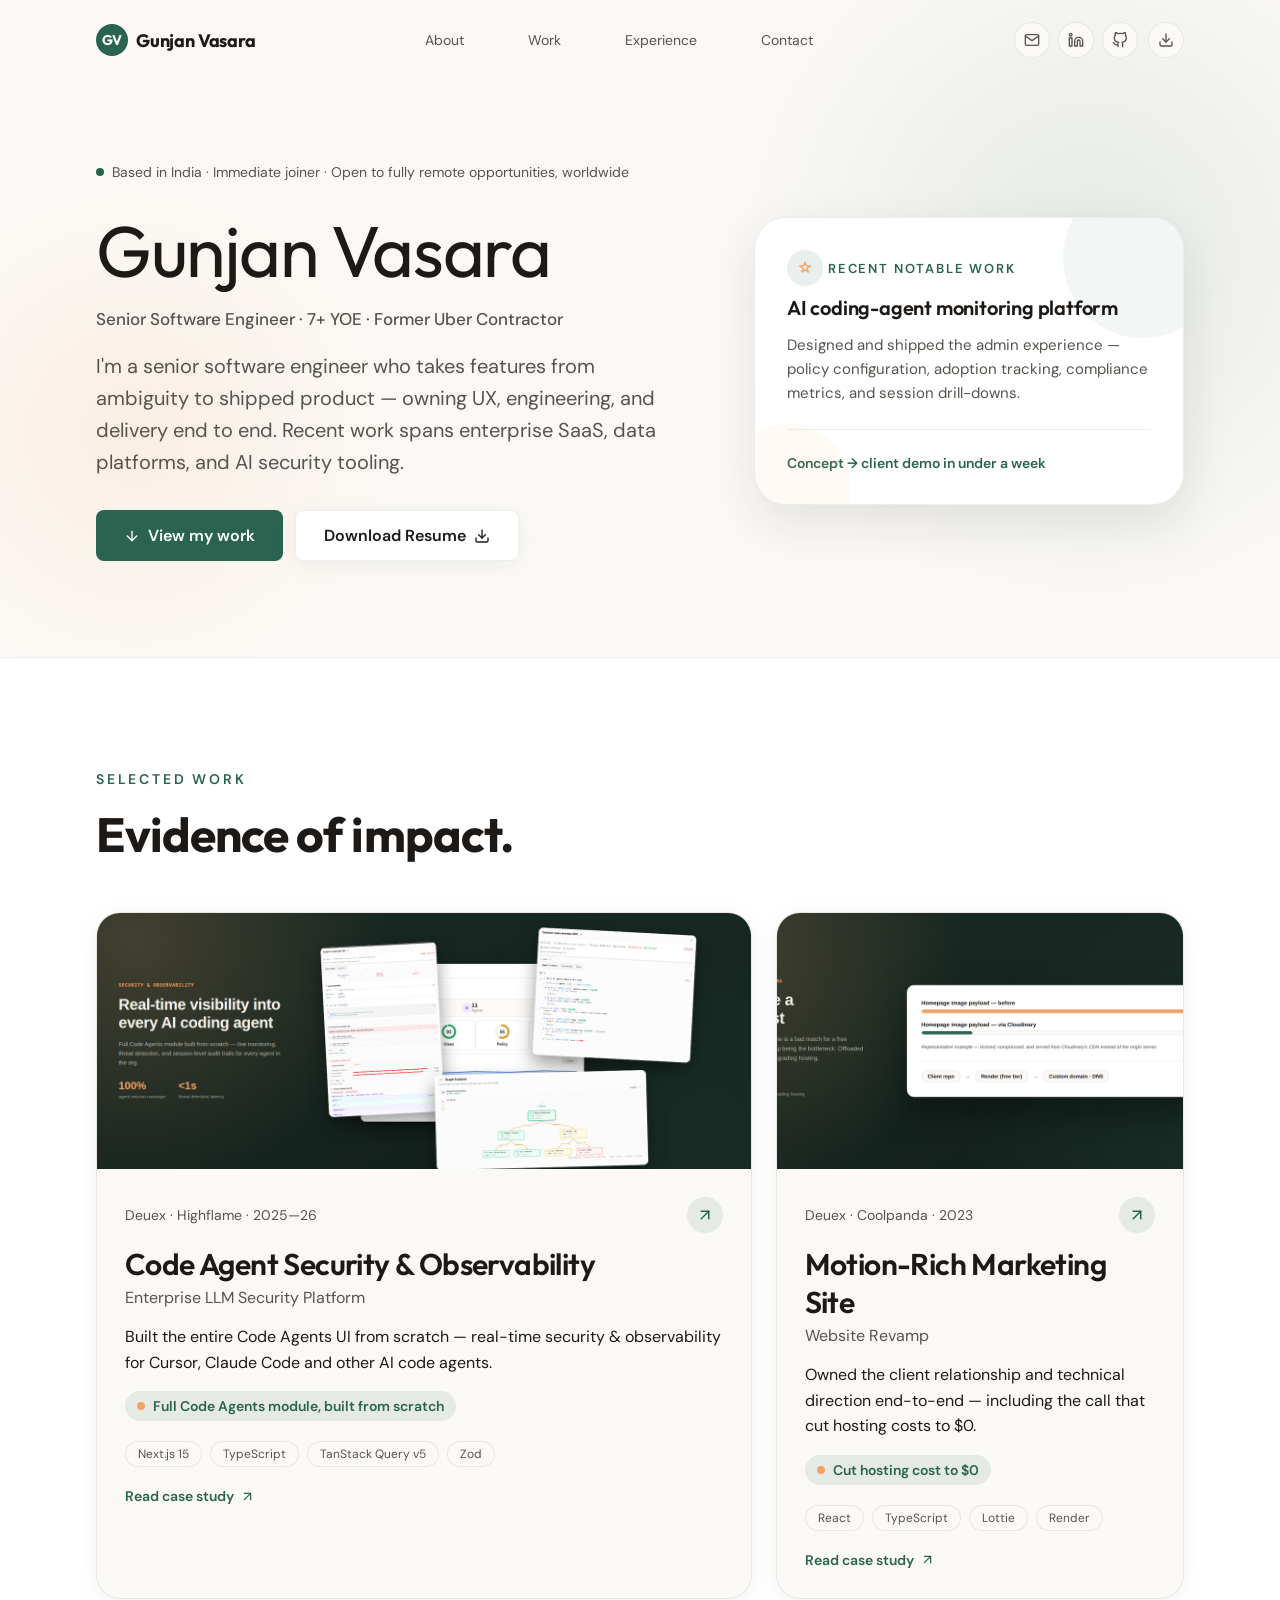
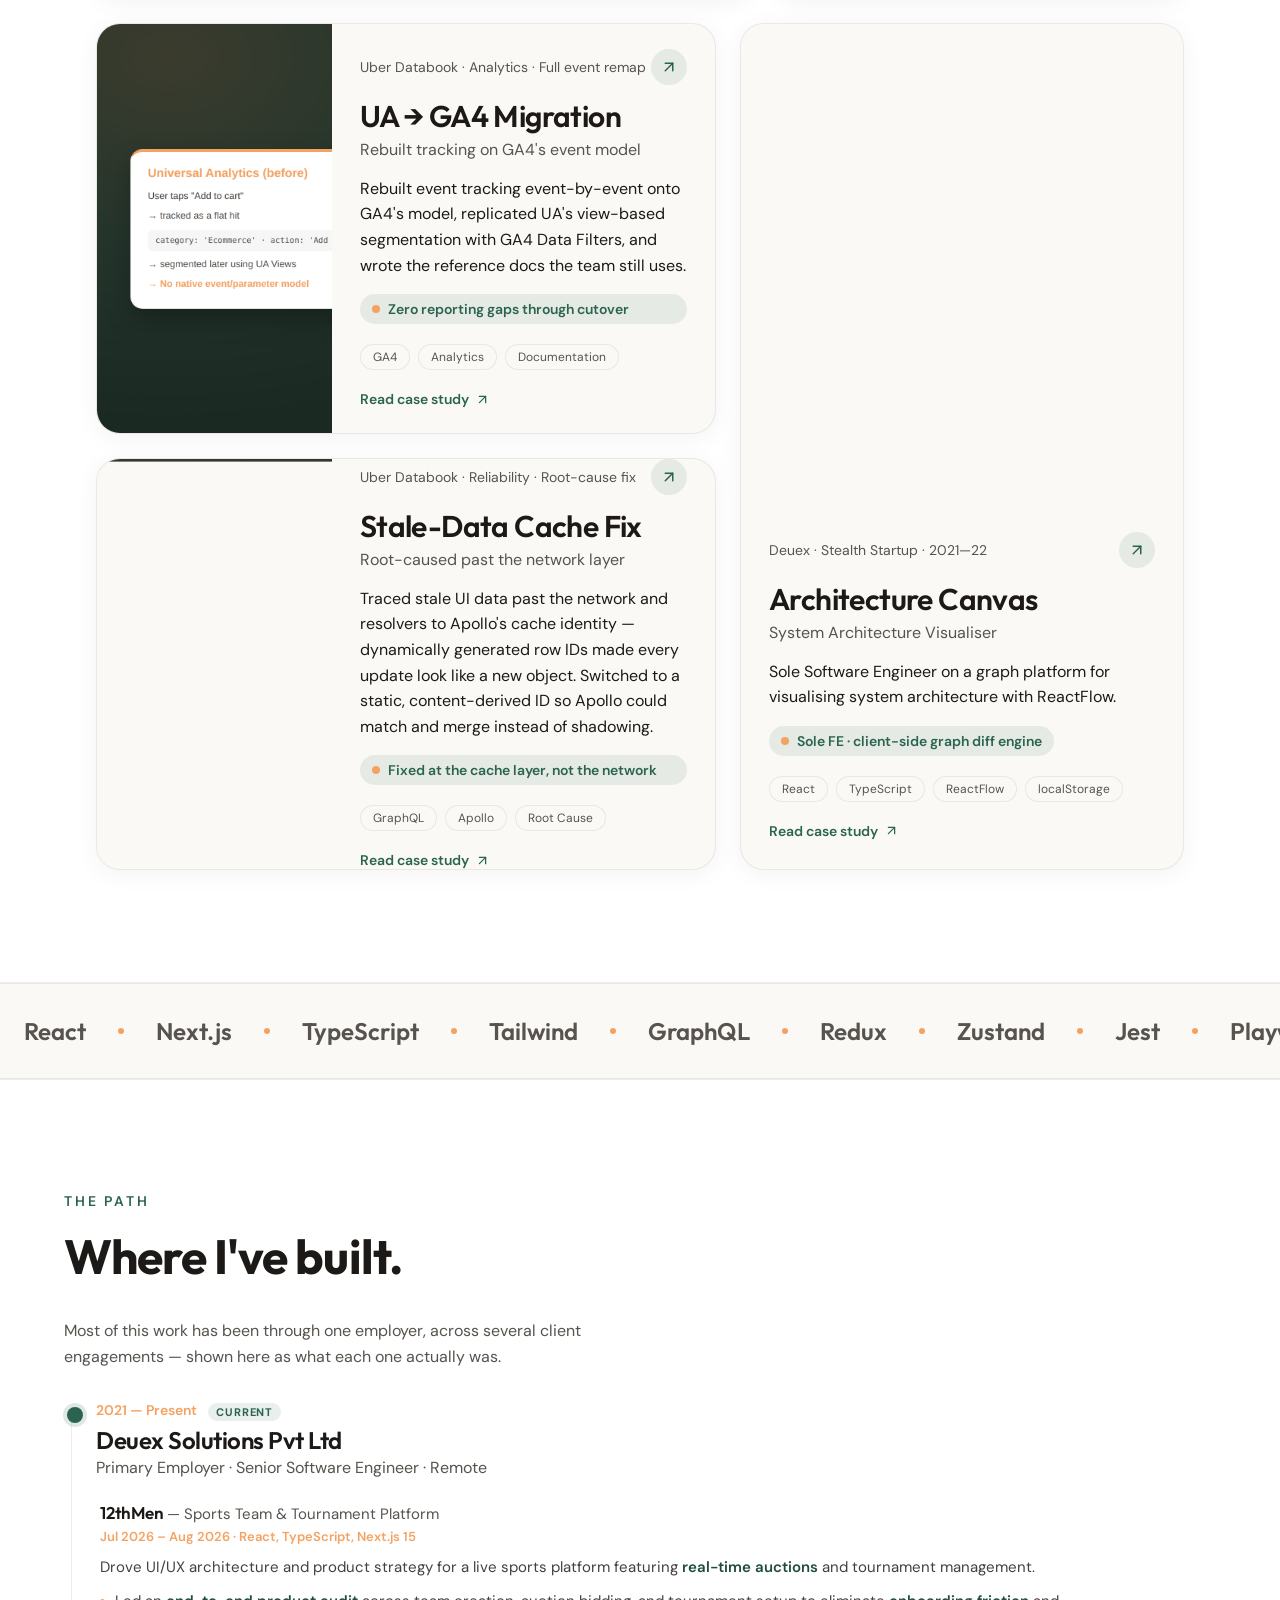
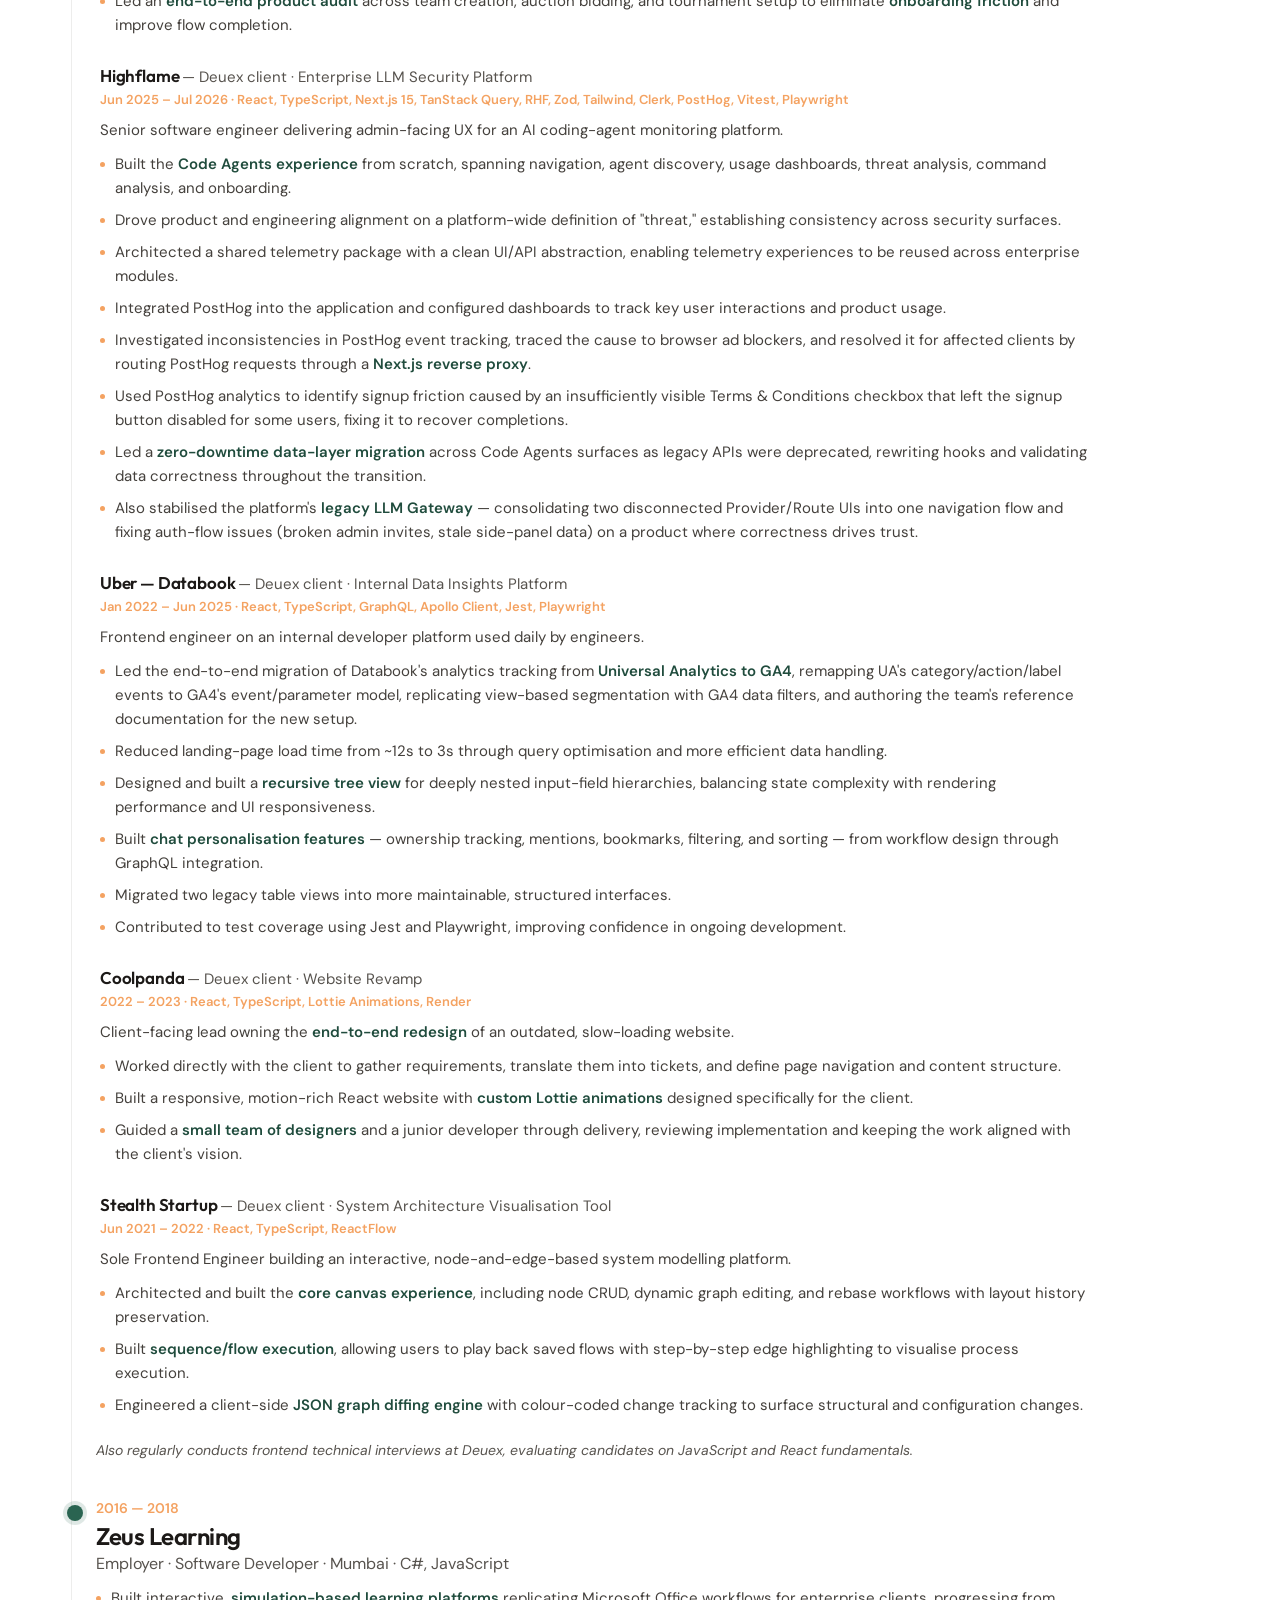
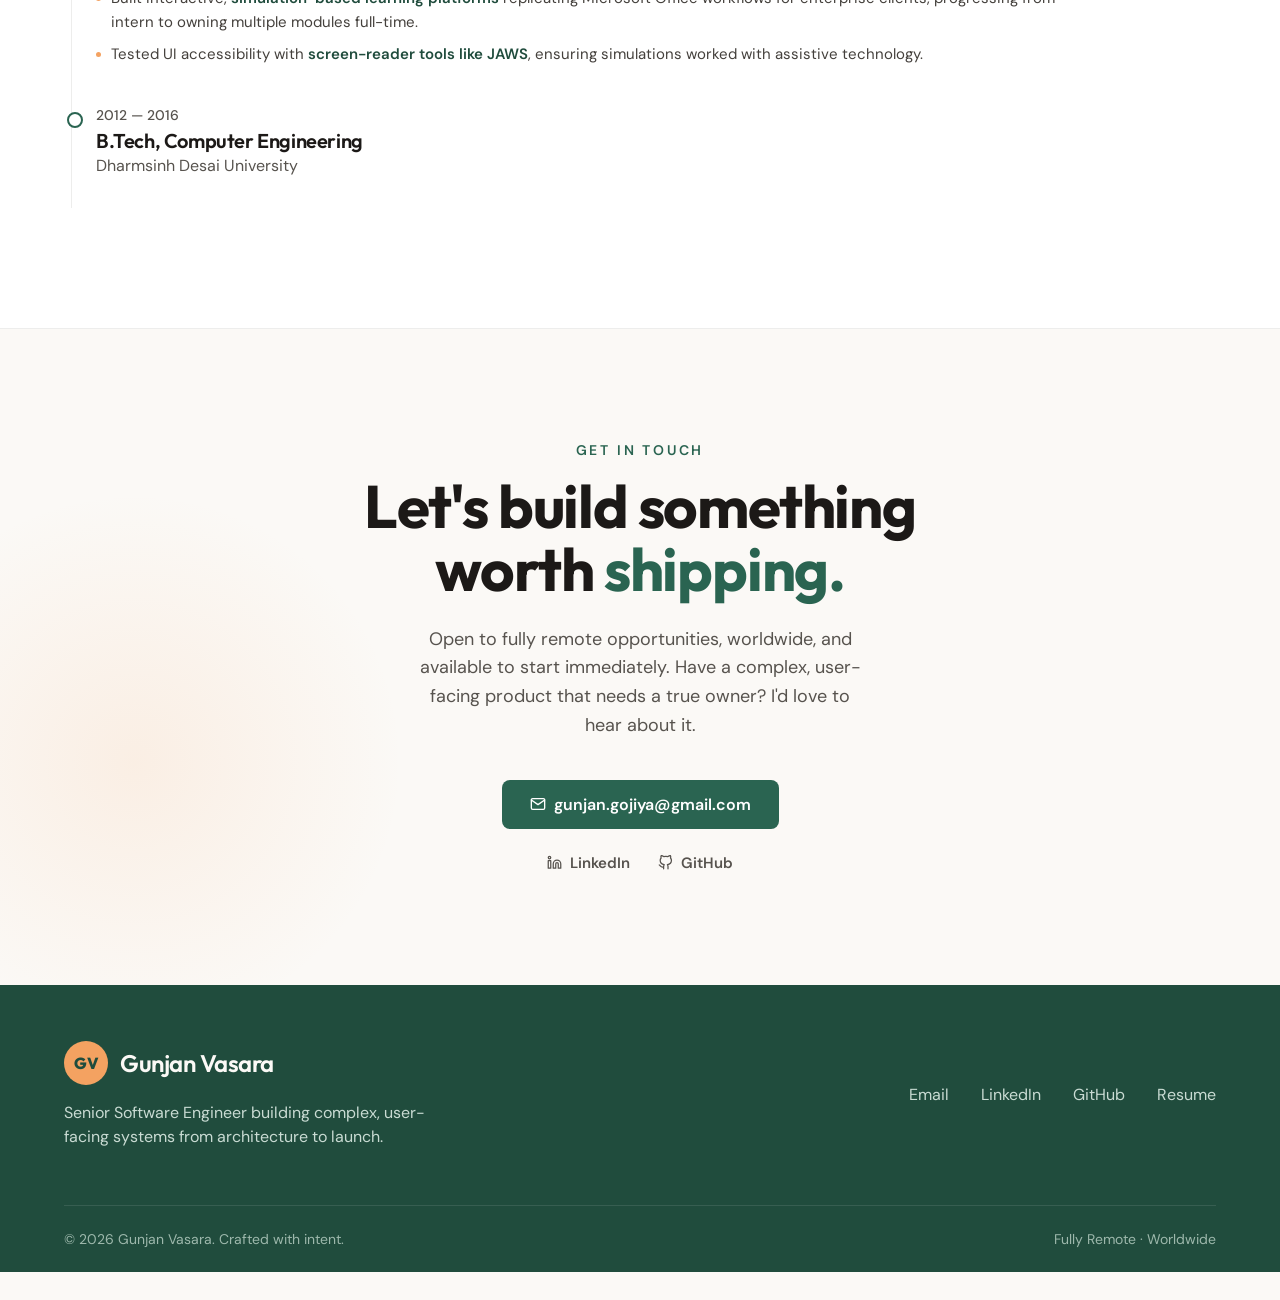
==== index.html @ 981576e0 "Connect gunjanvasara.dev, complete SEO metadata, correct experience Custom domain: - Add CNAME for t" ====
<!doctype html>
<html lang="en">

<head>
    <meta charset="utf-8" />
    <meta name="viewport" content="width=device-width, initial-scale=1" />
    <meta name="description"
        content="Gunjan Vasara — Senior Software Engineer building complex, user-facing systems from architecture to launch." />
    <title>Gunjan Vasara — Senior Software Engineer</title>

    <link rel="canonical" href="https://gunjanvasara.dev/" />

    <!-- Open Graph -->
    <meta property="og:type" content="website" />
    <meta property="og:site_name" content="Gunjan Vasara — Portfolio" />
    <meta property="og:title" content="Gunjan Vasara — Senior Software Engineer" />
    <meta property="og:description"
        content="Senior Frontend Engineer with 7+ years building and owning complex, user-facing systems end-to-end — case studies from Uber, an enterprise LLM security platform, and more." />
    <meta property="og:url" content="https://gunjanvasara.dev/" />
    <meta property="og:image" content="https://gunjanvasara.dev/images/highflame-hero.png" />
    <meta property="og:image:width" content="1360" />
    <meta property="og:image:height" content="560" />

    <!-- Twitter Card -->
    <meta name="twitter:card" content="summary_large_image" />
    <meta name="twitter:title" content="Gunjan Vasara — Senior Software Engineer" />
    <meta name="twitter:description"
        content="Senior Frontend Engineer with 7+ years building and owning complex, user-facing systems end-to-end." />
    <meta name="twitter:image" content="https://gunjanvasara.dev/images/highflame-hero.png" />

    <link rel="icon" href="data:image/svg+xml,%3Csvg xmlns='http://www.w3.org/2000/svg' viewBox='0 0 32 32'%3E%3Crect width='32' height='32' rx='7' fill='%232a6451'/%3E%3Ctext x='16' y='22' font-family='Outfit,Arial,sans-serif' font-size='17' font-weight='700' fill='%23fbf9f6' text-anchor='middle'%3EGV%3C/text%3E%3C/svg%3E" />

    <!-- Structured data -->
    <script type="application/ld+json">
    {
        "@context": "https://schema.org",
        "@type": "Person",
        "name": "Gunjan Vasara",
        "jobTitle": "Senior Software Engineer",
        "url": "https://gunjanvasara.dev/",
        "sameAs": [
            "https://www.linkedin.com/in/gunjan-vasara-667170175/",
            "https://github.com/Goonjan"
        ],
        "knowsAbout": ["React", "TypeScript", "Next.js", "Frontend Engineering", "UI/UX", "GraphQL"]
    }
    </script>
    <style>
        @import url('https://fonts.googleapis.com/css2?family=DM+Sans:opsz,wght@9..40,400;9..40,500;9..40,600;9..40,700&family=Outfit:wght@400;500;600;700;800&display=swap');

        /* ---------- Design tokens ---------- */
        :root {
            --bg: #fbf9f6;
            --surface: #ffffff;
            --ink: #1c1917;
            --ink-soft: #57534e;
            --ink-body: #44403c;
            --green: #2a6451;
            --green-deep: #204c3d;
            --sand: #f4a261;
            --line: rgba(28, 25, 23, 0.08);
            --dot: #d6d1c9;
            --footer-ink: #c9dbd3;
            --footer-ink-soft: #9db8ac;
        }

        /* ---------- Reset ---------- */
        * {
            box-sizing: border-box;
        }

        html {
            background: var(--bg);
            scroll-behavior: smooth;
        }

        body {
            margin: 0;
            background: var(--bg);
            color: var(--ink);
            font-family: 'DM Sans', sans-serif;
            -webkit-font-smoothing: antialiased;
            -moz-osx-font-smoothing: grayscale;
        }

        img {
            max-width: 100%;
            display: block;
        }

        a {
            text-decoration: none;
            color: inherit;
        }

        button {
            font: inherit;
            cursor: pointer;
        }

        ul,
        ol {
            margin: 0;
            padding: 0;
            list-style: none;
        }

        h1,
        h2,
        h3,
        p {
            margin: 0;
        }

        ::selection {
            background: #2a6451;
            color: #fff;
        }

        @media (prefers-reduced-motion: reduce) {
            * {
                animation: none !important;
                transition: none !important;
                scroll-behavior: auto !important;
            }
        }

        /* ---------- Ambient glows ---------- */
        .glow-green {
            position: relative;
        }

        .glow-green::before {
            content: '';
            position: absolute;
            width: 60vw;
            height: 60vw;
            max-width: 900px;
            max-height: 900px;
            top: -20%;
            right: -15%;
            background: radial-gradient(circle, rgba(42, 100, 81, 0.1) 0%, rgba(42, 100, 81, 0) 68%);
            pointer-events: none;
            z-index: 0;
        }

        .glow-sand {
            position: relative;
        }

        .glow-sand::after {
            content: '';
            position: absolute;
            width: 45vw;
            height: 45vw;
            max-width: 700px;
            max-height: 700px;
            bottom: -10%;
            left: -12%;
            background: radial-gradient(circle, rgba(244, 162, 97, 0.12) 0%, rgba(244, 162, 97, 0) 66%);
            pointer-events: none;
            z-index: 0;
        }

        /* ---------- Layout helpers ---------- */
        .wrap {
            max-width: 72rem;
            /* max-w-6xl */
            margin: 0 auto;
            padding: 0 1.25rem;
        }

        @media (min-width: 768px) {
            .wrap {
                padding: 0 2rem;
            }
        }

        .section {
            padding: 4rem 0;
        }

        @media (min-width: 640px) {
            .section {
                padding: 5rem 0;
            }
        }

        @media (min-width: 768px) {
            .section {
                padding: 7rem 0;
            }
        }

        .eyebrow {
            font-family: 'DM Sans', sans-serif;
            font-size: 0.875rem;
            text-transform: uppercase;
            letter-spacing: 0.2em;
            color: var(--green);
            font-weight: 600;
        }

        /* ---------- Reveal-on-scroll ---------- */
        .reveal {
            opacity: 0;
            transform: translateY(20px);
            transition: opacity 0.6s ease-out, transform 0.6s ease-out;
        }

        .reveal.in {
            opacity: 1;
            transform: translateY(0);
        }

        .reveal-delay-1 {
            transition-delay: 0.08s;
        }

        .reveal-delay-2 {
            transition-delay: 0.16s;
        }

        .reveal-delay-3 {
            transition-delay: 0.24s;
        }

        .reveal-delay-4 {
            transition-delay: 0.32s;
        }

        /* ============================================================
   NAV
   ============================================================ */
        .nav {
            position: fixed;
            top: 0;
            left: 0;
            right: 0;
            z-index: 50;
            transition: background-color 0.3s ease, backdrop-filter 0.3s ease, border-color 0.3s ease;
            opacity: 0;
            transform: translateY(-70px);
            animation: navIn 0.6s ease-out 0.4s forwards;
        }

        @keyframes navIn {
            to {
                opacity: 1;
                transform: translateY(0);
            }
        }

        .nav.scrolled {
            background: rgba(251, 249, 246, 0.8);
            backdrop-filter: blur(20px);
            -webkit-backdrop-filter: blur(20px);
            border-bottom: 1px solid var(--line);
        }

        .nav-inner {
            max-width: 72rem;
            margin: 0 auto;
            padding: 0 1.25rem;
            height: 4rem;
            display: flex;
            align-items: center;
            justify-content: space-between;
        }

        @media (min-width: 768px) {
            .nav-inner {
                padding: 0 2rem;
                height: 5rem;
            }
        }

        .nav-logo {
            font-family: 'Outfit', sans-serif;
            font-weight: 700;
            font-size: 1.125rem;
            letter-spacing: -0.01em;
            display: flex;
            align-items: center;
            gap: 0.5rem;
        }

        .nav-mono {
            width: 2rem;
            height: 2rem;
            border-radius: 999px;
            background: var(--green);
            color: #fff;
            display: grid;
            place-items: center;
            font-size: 0.875rem;
        }

        .nav-logo-name {
            display: none;
        }

        @media (min-width: 640px) {
            .nav-logo-name {
                display: inline;
            }
        }

        .nav-links {
            display: none;
            align-items: center;
            gap: 2rem;
        }

        @media (min-width: 768px) {
            .nav-links {
                display: flex;
            }
        }

        .nav-link {
            font-size: 0.875rem;
            color: var(--ink-soft);
            transition: color 0.2s ease;
            margin-right: 2rem;
        }

        .nav-link:hover {
            color: var(--green);
        }

        .nav-mobile-toggle {
            display: grid;
            place-items: center;
            border-radius: 999px;
            border: 1px solid var(--line);
            background: #fff;
            padding: 0.625rem;
        }

        @media (min-width: 768px) {
            .nav-mobile-toggle {
                display: none;
            }
        }

        .nav-mobile-panel {
            display: none;
            overflow: hidden;
            background: var(--bg);
            border-bottom: 1px solid var(--line);
        }

        .nav-mobile-panel.open {
            display: block;
        }

        .nav-mobile-inner {
            padding: 1.5rem 1.25rem;
            display: flex;
            flex-direction: column;
            gap: 0.75rem;
        }

        .nav-mobile-link {
            font-family: 'Outfit', sans-serif;
            font-size: 1.5rem;
            font-weight: 600;
        }

        .btn-resume-mobile {
            border-radius: 0.5rem;
            background: #fff;
            color: var(--ink);
            font-weight: 500;
            padding: 0.75rem 1.25rem;
            margin-top: 0.5rem;
            display: flex;
            align-items: center;
            justify-content: center;
            gap: 0.5rem;
            border: 1px solid var(--line);
            box-shadow: 0 4px 24px rgba(28, 25, 23, 0.05);
            transition: border-color 0.2s ease, color 0.2s ease;
        }

        .btn-resume-mobile:hover {
            border-color: var(--green);
            color: var(--green);
        }

        .icon {
            width: 1em;
            height: 1em;
            display: inline-block;
            vertical-align: -0.125em;
        }

        /* ============================================================
   HERO
   ============================================================ */
        .hero {
            position: relative;
            overflow: hidden;
            padding-top: 7rem;
            padding-bottom: 4rem;
            background: var(--bg);
        }

        @media (min-width: 640px) {
            .hero {
                padding-top: 8rem;
                padding-bottom: 5rem;
            }
        }

        @media (min-width: 768px) {
            .hero {
                padding-top: 10rem;
                padding-bottom: 6rem;
            }
        }

        .hero-grid {
            position: relative;
            z-index: 1;
            display: grid;
            grid-template-columns: 1fr;
            gap: 2.5rem;
            align-items: center;
        }

        @media (min-width: 1024px) {
            .hero-grid {
                grid-template-columns: repeat(12, 1fr);
                gap: 2.5rem;
            }

            .hero-copy {
                grid-column: span 7;
            }

            .hero-card-col {
                grid-column: span 5;
            }
        }

        .hero-badge {
            display: inline-flex;
            align-items: center;
            gap: 0.5rem;
            font-size: 0.875rem;
            color: var(--ink-soft);
            opacity: 0;
            animation: fadeUp 0.6s ease-out 0.12s forwards;
        }

        .dot-sand {
            width: 0.5rem;
            height: 0.5rem;
            border-radius: 999px;
            background: var(--sand);
            flex-shrink: 0;
        }

        .dot-green {
            width: 0.5rem;
            height: 0.5rem;
            border-radius: 999px;
            background: var(--green);
            flex-shrink: 0;
        }

        @keyframes fadeUp {
            from {
                opacity: 0;
                transform: translateY(22px);
            }

            to {
                opacity: 1;
                transform: translateY(0);
            }
        }

        .hero-headline {
            font-family: 'Outfit', sans-serif;
            font-weight: 400;
            letter-spacing: -0.02em;
            margin-top: 1.5rem;
            font-size: 3rem;
        }

        @media (min-width: 640px) {
            .hero-headline {
                font-size: 3.75rem;
            }
        }

        @media (min-width: 1024px) {
            .hero-headline {
                font-size: 4.5rem;
            }
        }

        .hero-headline span {
            display: block;
            overflow: hidden;
        }

        .hero-headline span span {
            display: block;
            opacity: 0;
            transform: translateY(22px);
            animation: fadeUp 0.6s ease-out forwards;
        }

        .hero-headline span:nth-child(1) span {
            animation-delay: 0.2s;
        }

        .hero-subtitle {
            font-family: 'DM Sans', sans-serif;
            font-size: 1.0625rem;
            font-weight: 500;
            color: var(--ink-soft);
            margin-top: 0.75rem;
            opacity: 0;
            animation: fadeUp 0.6s ease-out 0.3s forwards;
        }

        .hero-support {
            font-size: 1.125rem;
            color: var(--ink-soft);
            line-height: 1.6;
            margin-top: 1.25rem;
            max-width: 36rem;
            opacity: 0;
            animation: fadeUp 0.6s ease-out 0.36s forwards;
        }

        @media (min-width: 768px) {
            .hero-support {
                font-size: 1.25rem;
            }
        }

        .hero-actions {
            display: flex;
            flex-direction: column;
            gap: 0.75rem;
            margin-top: 2rem;
            opacity: 0;
            animation: fadeUp 0.6s ease-out 0.44s forwards;
        }

        @media (min-width: 640px) {
            .hero-actions {
                flex-direction: row;
            }
        }

        .btn-primary {
            border-radius: 0.5rem;
            background: var(--green);
            color: #fff;
            font-weight: 600;
            padding: 0.875rem 1.75rem;
            display: inline-flex;
            align-items: center;
            justify-content: center;
            gap: 0.5rem;
            border: none;
            transition: background-color 0.2s ease, transform 0.15s ease;
        }

        .btn-primary:hover {
            background: var(--green-deep);
            transform: translateY(-2px) scale(1.02);
        }

        .btn-secondary {
            border-radius: 0.5rem;
            background: #fff;
            border: 1px solid var(--line);
            font-weight: 600;
            padding: 0.875rem 1.75rem;
            display: inline-flex;
            align-items: center;
            justify-content: center;
            gap: 0.5rem;
            box-shadow: 0 4px 24px rgba(28, 25, 23, 0.05);
            transition: transform 0.15s ease;
        }

        .btn-secondary:hover {
            transform: translateY(-2px) scale(1.02);
        }

        .hero-card {
            position: relative;
            display: block;
            border-radius: 2rem;
            background: #fff;
            border: 1px solid var(--line);
            box-shadow: 0 18px 50px rgba(28, 25, 23, 0.1);
            padding: 2rem;
            overflow: hidden;
            opacity: 0;
            animation: cardIn 0.7s ease-out 0.45s forwards;
            transition: box-shadow 0.3s ease, transform 0.3s ease;
        }

        .hero-card:hover {
            box-shadow: 0 22px 55px rgba(28, 25, 23, 0.14);
            transform: translateY(-4px);
        }

        @keyframes cardIn {
            from {
                opacity: 0;
                transform: scale(0.94) translateY(20px);
            }

            to {
                opacity: 1;
                transform: scale(1) translateY(0);
            }
        }

        .hero-card::before {
            content: '';
            position: absolute;
            top: -2.5rem;
            right: -2.5rem;
            width: 10rem;
            height: 10rem;
            border-radius: 999px;
            background: rgba(42, 100, 81, 0.06);
        }

        .hero-card::after {
            content: '';
            position: absolute;
            bottom: -3rem;
            left: -2rem;
            width: 8rem;
            height: 8rem;
            border-radius: 999px;
            background: rgba(244, 162, 97, 0.06);
        }

        .hero-card-inner {
            position: relative;
        }

        .hero-work-marker {
            width: 2.25rem;
            height: 2.25rem;
            border-radius: 999px;
            background: rgba(42, 100, 81, 0.1);
            display: grid;
            place-items: center;
        }

        .hero-work-label {
            font-family: 'DM Sans', sans-serif;
            font-size: 0.8125rem;
            text-transform: uppercase;
            letter-spacing: 0.14em;
            color: var(--green);
            font-weight: 600;
        }

        .hero-work-title {
            font-family: 'Outfit', sans-serif;
            font-weight: 600;
            font-size: 1.25rem;
            letter-spacing: -0.01em;
            margin-top: 0.5rem;
            line-height: 1.35;
        }

        .hero-work-text {
            font-size: 0.9375rem;
            color: var(--ink-soft);
            line-height: 1.6;
            margin-top: 0.75rem;
        }

        .hero-card-footer {
            margin-top: 1.5rem;
            padding-top: 1.5rem;
            border-top: 1px solid var(--line);
        }

        .hero-proofline {
            display: flex;
            align-items: center;
            gap: 0.5rem;
        }

        .hero-proofline span {
            font-size: 0.875rem;
            font-weight: 600;
            color: var(--green);
        }

        .hero-social {
            display: flex;
            align-items: center;
            gap: 0.5rem;
        }

        .social-btn {
            width: 2.25rem;
            height: 2.25rem;
            border-radius: 999px;
            background: var(--bg);
            border: 1px solid var(--line);
            display: grid;
            place-items: center;
            color: var(--ink-soft);
            transition: color 0.2s ease, border-color 0.2s ease;
        }

        .social-btn:hover {
            color: var(--green);
            border-color: var(--green);
        }

        /* ============================================================
   MARQUEE
   ============================================================ */
        .marquee-section {
            padding: 2rem 0;
            border-top: 1px solid var(--line);
            border-bottom: 1px solid var(--line);
            background: var(--bg);
            overflow: hidden;
        }

        .marquee-track {
            display: flex;
            width: max-content;
            animation: marquee 26s linear infinite;
        }

        .marquee-track:hover {
            animation-play-state: paused;
        }

        @keyframes marquee {
            from {
                transform: translateX(0);
            }

            to {
                transform: translateX(-50%);
            }
        }

        .marquee-item {
            display: flex;
            align-items: center;
            flex-shrink: 0;
        }

        .marquee-item span.word {
            font-family: 'Outfit', sans-serif;
            font-weight: 600;
            font-size: 1.5rem;
            color: var(--ink-soft);
            margin: 0 1.5rem;
            white-space: nowrap;
        }

        @media (min-width: 768px) {
            .marquee-item span.word {
                font-size: 1.5rem;
            }
        }

        .marquee-item .marquee-dot {
            width: 0.375rem;
            height: 0.375rem;
            border-radius: 999px;
            background: var(--sand);
            margin: 0 0.5rem;
            flex-shrink: 0;
        }

        /* ============================================================
   WORK
   ============================================================ */
        .work-section {
            background: var(--surface);
            border-top: 1px solid var(--line);
            border-bottom: 1px solid var(--line);
        }

        .work-head {
            display: flex;
            flex-direction: column;
            gap: 1.5rem;
            margin-bottom: 3rem;
        }

        @media (min-width: 768px) {
            .work-head {
                flex-direction: row;
                align-items: flex-end;
                justify-content: space-between;
            }
        }

        .work-title {
            font-family: 'Outfit', sans-serif;
            font-weight: 700;
            font-size: 2.25rem;
            letter-spacing: -0.02em;
            margin-top: 1rem;
        }

        @media (min-width: 768px) {
            .work-title {
                font-size: 3rem;
            }
        }

        .work-grid {
            display: grid;
            grid-template-columns: 1fr;
            gap: 1.25rem;
        }

        @media (min-width: 768px) {
            .work-grid {
                grid-template-columns: 1fr 1fr;
                gap: 1.5rem;
            }
        }

        @media (min-width: 1024px) {
            .work-grid {
                grid-template-columns: repeat(12, 1fr);
            }
        }

        /* 5-card mosaic container: below 1024px everything just stacks in
           reading order (row1 cards, then uber-col cards, then Stealth Startup);
           the row wrappers become row-direction flex only at desktop width
           (see the @media (min-width: 1024px) block further down). */
        .work-grid.mosaic {
            display: flex;
            flex-direction: column;
            gap: 1.25rem;
        }

        .mosaic-row1,
        .mosaic-row2,
        .mosaic-uber-col {
            display: flex;
            flex-direction: column;
            gap: 1.25rem;
        }

        @media (min-width: 768px) {
            .work-grid.mosaic,
            .mosaic-row1,
            .mosaic-row2,
            .mosaic-uber-col {
                gap: 1.5rem;
            }
        }

        /* Tablet tier: once there's room for two cards side by side without
           cramping (~640px), pair up the Highflame/Coolpanda cards and the
           UA->GA4/Cache Fix cards into simple 2-up rows. Stealth Startup (Canvas)
           stays full-width since it's the tallest/most detailed card and
           doesn't have a natural partner. This is an intermediate step between
           mobile's single column and the bespoke desktop mosaic at 1024px,
           which still fully overrides these ratios below. */
        @media (min-width: 640px) {
            .mosaic-row1,
            .mosaic-uber-col {
                flex-direction: row;
                align-items: stretch;
            }

            .mosaic-row1 > .work-card,
            .mosaic-uber-col > .work-card {
                flex: 1 1 0;
                min-width: 0;
            }
        }

        .work-card {
            grid-column: span 1;
        }

        @media (min-width: 1024px) {
            .work-card.span-7 {
                grid-column: span 7;
            }

            .work-card.span-5 {
                grid-column: span 5;
            }

            .work-card.span-8 {
                grid-column: span 8;
            }

            .work-card.span-6 {
                grid-column: span 6;
            }

            .work-card.span-4 {
                grid-column: span 4;
            }

            .work-card.span-12 {
                grid-column: span 12;
            }

            .work-card.row-span-2 {
                grid-row: span 2;
            }
        }

        .work-img-wrap.img-hero img,
        .work-img-wrap.img-hero video {
            height: 16rem;
        }

        @media (min-width: 1024px) {
            .work-img-wrap.img-hero {
                flex: 1 1 auto;
                min-height: 34rem;
            }

            .work-img-wrap.img-hero img,
            .work-img-wrap.img-hero video {
                height: 100%;
            }

            .work-img-wrap.img-tall img,
            .work-img-wrap.img-tall video {
                height: 20rem;
            }

            .work-img-wrap.img-banner img,
            .work-img-wrap.img-banner video {
                height: 20rem;
            }

            .work-card.hero-card .work-card-link {
                display: flex;
                flex-direction: column;
            }

            /* ---- 5-card mosaic (Highflame / Coolpanda / Uber pair / Stealth Startup) ---- */
            /* Row1 split (Highflame:Coolpanda) and Row2 split (Uber column:Stealth Startup)
               use slightly different ratios on purpose (60/40 vs 57/43) - matching the
               reference mockup, where the two column dividers are NOT vertically aligned. */
            .mosaic-row1 {
                flex-direction: row;
                align-items: stretch;
            }

            .mosaic-row1 .mosaic-hf {
                flex: 0 0 60.26%;
                max-width: 60.26%;
            }

            .mosaic-row1 .mosaic-cp {
                flex: 1 1 auto;
                min-width: 0;
            }

            .mosaic-row2 {
                flex-direction: row;
                align-items: stretch;
            }

            .mosaic-uber-col {
                flex: 0 0 56.98%;
                max-width: 56.98%;
                display: flex;
                flex-direction: column;
                gap: 1.5rem;
            }

            .mosaic-uber-col .work-card {
                flex: 1 1 0;
                min-height: 0;
            }

            .mosaic-row2 .mosaic-sh {
                flex: 1 1 auto;
                min-width: 0;
            }

            /* wide-short cards: image left, text right, instead of stacked */
            .work-card-link.horiz {
                display: flex;
                flex-direction: row;
                height: 100%;
            }

            .work-card-link.horiz .work-img-wrap {
                flex: 0 0 38%;
                height: 100%;
            }

            .work-card-link.horiz .work-img-wrap img,
            .work-card-link.horiz .work-img-wrap video {
                height: 100%;
                object-position: left center;
            }

            .work-card-link.horiz .work-card-body {
                flex: 1 1 auto;
                min-width: 0;
                display: flex;
                flex-direction: column;
                justify-content: center;
            }

            .work-card-link.horiz .work-card-summary {
                display: none;
            }

            /* the UA -> GA4 and Cache Fix cards are now tall enough (matched
               to the Canvas card's height) to fit their summary line. */
            .mosaic-ga .work-card-link.horiz .work-card-summary,
            .mosaic-cf .work-card-link.horiz .work-card-summary {
                display: block;
            }

            .mosaic-sh .work-img-wrap {
                flex: 1 1 auto;
                min-height: 30rem;
            }

            .mosaic-sh .work-img-wrap img,
            .mosaic-sh .work-img-wrap video {
                height: 100%;
            }

            .mosaic-sh .work-card-link {
                display: flex;
                flex-direction: column;
            }
        }

        .work-card-link {
            display: block;
            height: 100%;
            border-radius: 1.5rem;
            background: var(--bg);
            border: 1px solid var(--line);
            box-shadow: 0 4px 24px rgba(28, 25, 23, 0.05);
            overflow: hidden;
            transition: box-shadow 0.3s ease, transform 0.3s ease;
        }

        .work-card-link:hover {
            box-shadow: 0 18px 50px rgba(28, 25, 23, 0.1);
            transform: translateY(-5px);
        }

        .work-img-wrap {
            overflow: hidden;
        }

        /* Mobile-first image sizing: use aspect-ratio instead of a fixed
           pixel height so the crop scales fluidly with the card's actual
           width at every viewport, rather than jumping between two fixed
           heights (which, combined with a single full-width column, used to
           stretch the image to an extreme, overly-wide-and-short crop on
           larger phones/small tablets). Single-column mobile gets a taller,
           more portrait-leaning crop for a stronger full-bleed hero feel;
           once cards pair up at the tablet tier the crop flattens back out
           to a standard landscape ratio. Desktop (1024px+) restores the
           original fixed-height behavior, since the hero/tall/banner/horiz/
           canvas variants below already take over sizing at that width. */
        .work-img-wrap img,
        .work-img-wrap video {
            width: 100%;
            aspect-ratio: 16 / 9;
            object-fit: cover;
            transition: transform 0.5s ease;
            background: var(--bg);
        }

        @media (min-width: 1024px) {
            .work-img-wrap img,
            .work-img-wrap video {
                aspect-ratio: auto;
                height: 16rem;
            }
        }

        .work-card-link:hover .work-img-wrap img,
        .work-card-link:hover .work-img-wrap video {
            transform: scale(1.03);
        }

        .work-card-body {
            padding: clamp(1.25rem, 1rem + 2vw, 1.75rem);
        }

        .work-card-top {
            display: flex;
            align-items: center;
            justify-content: space-between;
        }

        .work-card-meta {
            font-size: 0.875rem;
            color: var(--ink-soft);
        }

        .work-arrow-btn {
            width: 2.25rem;
            height: 2.25rem;
            border-radius: 999px;
            background: rgba(42, 100, 81, 0.1);
            display: grid;
            place-items: center;
            color: var(--green);
            transition: background-color 0.2s ease, color 0.2s ease;
            flex-shrink: 0;
        }

        .work-card-link:hover .work-arrow-btn {
            background: var(--green);
            color: #fff;
        }

        .work-card-name {
            font-family: 'Outfit', sans-serif;
            font-weight: 600;
            font-size: clamp(1.5rem, 1.3rem + 1vw, 1.875rem);
            letter-spacing: -0.02em;
            margin-top: 0.75rem;
        }

        .work-card-subtitle {
            color: var(--ink-soft);
            margin-top: 0.25rem;
        }

        .work-card-summary {
            line-height: 1.6;
            margin-top: 1rem;
        }

        .work-metric-pill {
            display: inline-flex;
            align-items: center;
            gap: 0.5rem;
            border-radius: 999px;
            background: rgba(42, 100, 81, 0.1);
            color: var(--green);
            font-size: 0.875rem;
            font-weight: 600;
            padding: 0.375rem 0.75rem;
            margin-top: 1rem;
        }

        .work-tags {
            display: flex;
            flex-wrap: wrap;
            gap: 0.5rem;
            margin-top: 1.25rem;
        }

        .tag-pill {
            font-size: 0.75rem;
            border-radius: 999px;
            background: var(--bg);
            border: 1px solid var(--line);
            padding: 0.25rem 0.75rem;
            color: var(--ink-soft);
        }

        .work-card-cta {
            display: inline-flex;
            align-items: center;
            gap: 0.375rem;
            font-size: 0.875rem;
            font-weight: 600;
            color: var(--green);
            margin-top: 1.25rem;
            transition: gap 0.2s ease;
        }

        .work-card-link:hover .work-card-cta {
            gap: 0.625rem;
        }

        /* ============================================================
   EXPERIENCE
   ============================================================ */
        .experience-section {
            background: #fff;
            border-top: 1px solid var(--line);
            border-bottom: 1px solid var(--line);
        }

        .experience-grid {
            max-width: 64rem;
        }

        .experience-heading {
            font-family: 'Outfit', sans-serif;
            font-weight: 700;
            font-size: 2.25rem;
            letter-spacing: -0.02em;
            margin-top: 1rem;
            margin-bottom: 2.5rem;
        }

        @media (min-width: 768px) {
            .experience-heading {
                font-size: 3rem;
            }
        }

        .exp-intro {
            font-size: 1rem;
            color: var(--ink-soft);
            line-height: 1.6;
            margin-top: -0.5rem;
            margin-bottom: 2rem;
            max-width: 38rem;
        }

        .timeline {
            position: relative;
            padding-left: 2rem;
        }

        .timeline::before {
            content: '';
            position: absolute;
            left: 7px;
            top: 0.5rem;
            bottom: 0.5rem;
            width: 1px;
            background: var(--line);
        }

        .timeline-item {
            position: relative;
            padding-bottom: 2.5rem;
        }

        .timeline-dot {
            position: absolute;
            left: -29px;
            top: 0.375rem;
            width: 1rem;
            height: 1rem;
            border-radius: 999px;
            background: var(--green);
            box-shadow: 0 0 0 4px rgba(42, 100, 81, 0.15);
        }

        .timeline-dot.outline {
            background: #fff;
            border: 2px solid var(--green);
            box-shadow: none;
        }

        .timeline-period {
            font-size: 0.875rem;
            color: var(--sand);
            font-weight: 600;
        }

        .timeline-item.education .timeline-period {
            color: var(--ink-soft);
            font-weight: 500;
        }

        .timeline-company {
            font-family: 'Outfit', sans-serif;
            font-weight: 600;
            font-size: 1.5rem;
            letter-spacing: -0.02em;
            margin-top: 0.25rem;
        }

        .timeline-item.education .timeline-company {
            font-size: 1.25rem;
        }

        .timeline-role {
            color: var(--ink-soft);
            margin-top: 0.125rem;
        }

        .timeline-current {
            display: inline-block;
            font-size: 0.6875rem;
            font-weight: 700;
            text-transform: uppercase;
            letter-spacing: 0.08em;
            color: var(--green);
            background: rgba(42, 100, 81, 0.1);
            border-radius: 999px;
            padding: 0.125rem 0.5rem;
            margin-left: 0.5rem;
            vertical-align: middle;
        }

        /* ---- Nested client engagements within an employer ---- */
        .exp-clients {
            margin-top: 1.5rem;
            display: flex;
            flex-direction: column;
            gap: 1.75rem;
        }

        .exp-client {
            padding-left: 0.25rem;
        }

        .exp-client-title {
            font-family: 'Outfit', sans-serif;
            font-weight: 600;
            font-size: 1.0625rem;
            letter-spacing: -0.01em;
            color: var(--ink);
        }

        .exp-client-title span {
            font-family: 'DM Sans', sans-serif;
            font-weight: 400;
            color: var(--ink-soft);
            font-size: 0.9375rem;
            letter-spacing: normal;
        }

        .exp-client-meta {
            font-size: 0.8125rem;
            color: var(--sand);
            font-weight: 600;
            margin-top: 0.25rem;
        }

        .exp-client-summary {
            color: var(--ink-body);
            font-size: 0.9375rem;
            line-height: 1.6;
            margin-top: 0.625rem;
        }

        .exp-client-bullets {
            margin-top: 0.625rem;
            display: flex;
            flex-direction: column;
            gap: 0.5rem;
        }

        .exp-client-bullets li {
            position: relative;
            padding-left: 0.9375rem;
            color: var(--ink-body);
            font-size: 0.9375rem;
            line-height: 1.6;
        }

        .exp-client-bullets .bullet {
            position: absolute;
            left: 0;
            top: 0.625rem;
            width: 0.3125rem;
            height: 0.3125rem;
            border-radius: 999px;
            background: var(--sand);
        }

        .exp-highlight {
            font-weight: 600;
            color: var(--green-deep);
        }

        .exp-note {
            margin-top: 1.5rem;
            font-size: 0.875rem;
            color: var(--ink-soft);
            font-style: italic;
        }

        /* ============================================================
   CONTACT
   ============================================================ */
        .contact-section {
            position: relative;
            overflow: hidden;
            background: var(--bg);
        }

        .contact-center {
            position: relative;
            z-index: 1;
            max-width: 38rem;
            margin: 0 auto;
            text-align: center;
        }

        .contact-title {
            font-family: 'Outfit', sans-serif;
            font-weight: 700;
            font-size: 2.25rem;
            letter-spacing: -0.02em;
            line-height: 1.05;
            margin-top: 1rem;
        }

        @media (min-width: 768px) {
            .contact-title {
                font-size: 3.75rem;
            }
        }

        .contact-support {
            font-size: 1.125rem;
            color: var(--ink-soft);
            line-height: 1.6;
            margin-top: 1.5rem;
            max-width: 28rem;
            margin-left: auto;
            margin-right: auto;
        }

        .contact-actions {
            margin-top: 2.5rem;
            display: flex;
            flex-direction: column;
            align-items: center;
            gap: 1.5rem;
        }

        .contact-secondary-links {
            display: flex;
            align-items: center;
            gap: 1.75rem;
        }

        .contact-secondary-link {
            display: inline-flex;
            align-items: center;
            gap: 0.5rem;
            font-size: 0.9375rem;
            font-weight: 600;
            color: var(--ink-soft);
            transition: color 0.2s ease;
        }

        .contact-secondary-link:hover {
            color: var(--green);
        }

        /* ============================================================
   FOOTER
   ============================================================ */
        .footer {
            background: var(--green-deep);
            color: var(--bg);
        }

        .footer-top {
            display: flex;
            flex-direction: column;
            gap: 2rem;
            padding: 3.5rem 0;
        }

        @media (min-width: 768px) {
            .footer-top {
                flex-direction: row;
                align-items: center;
                justify-content: space-between;
            }
        }

        .footer-brand {
            display: flex;
            align-items: center;
            gap: 0.75rem;
        }

        .footer-mono {
            width: 2.75rem;
            height: 2.75rem;
            border-radius: 999px;
            background: var(--sand);
            color: var(--green-deep);
            display: grid;
            place-items: center;
            font-family: 'Outfit', sans-serif;
            font-weight: 800;
        }

        .footer-name {
            font-family: 'Outfit', sans-serif;
            font-weight: 600;
            font-size: 1.5rem;
            letter-spacing: -0.02em;
        }

        .footer-tagline {
            color: var(--footer-ink);
            margin-top: 1rem;
            max-width: 24rem;
            line-height: 1.5;
        }

        .footer-links {
            display: flex;
            flex-wrap: wrap;
            gap: 0.75rem 2rem;
        }

        .footer-links a,
        .footer-links button {
            color: var(--footer-ink);
            background: none;
            border: none;
            padding: 0;
            transition: color 0.2s ease;
        }

        .footer-links a:hover,
        .footer-links button:hover {
            color: #fff;
        }

        .footer-bottom {
            border-top: 1px solid rgba(255, 255, 255, 0.1);
            padding: 1.5rem 0;
            display: flex;
            flex-direction: column;
            gap: 0.5rem;
            font-size: 0.875rem;
            color: var(--footer-ink-soft);
        }

        @media (min-width: 768px) {
            .footer-bottom {
                flex-direction: row;
                justify-content: space-between;
            }
        }

    </style>
</head>

<body>

    <!-- ============ NAV ============ -->
    <header class="nav" data-testid="main-nav">
        <div class="nav-inner">

            <a href="#about" class="nav-logo">
                <span class="nav-mono">GV</span>
                <span class="nav-logo-name">Gunjan Vasara</span>

            </a>


            <nav class="nav-links">
                <a href="#about" class="nav-link">About</a>
                <a href="#work" class="nav-link">Work</a>
                <a href="#experience" class="nav-link">Experience</a>
                <a href="#contact" class="nav-link">Contact</a>
            </nav>

            <div style="display: flex; gap: 10px;">

                <div class="hero-social">
                    <a href="mailto:gunjan.gojiya@gmail.com" aria-label="Email" class="social-btn">
                        <svg class="icon" viewBox="0 0 24 24" fill="none" stroke="currentColor" stroke-width="2"
                            stroke-linecap="round" stroke-linejoin="round">
                            <rect x="2" y="4" width="20" height="16" rx="2" />
                            <path d="m22 6-10 7L2 6" />
                        </svg>
                    </a>
                    <a href="https://www.linkedin.com/in/gunjan-vasara-667170175/" target="_blank" rel="noreferrer"
                        aria-label="LinkedIn" class="social-btn">
                        <svg class="icon" viewBox="0 0 24 24" fill="none" stroke="currentColor" stroke-width="2"
                            stroke-linecap="round" stroke-linejoin="round">
                            <path d="M16 8a6 6 0 0 1 6 6v7h-4v-7a2 2 0 0 0-2-2 2 2 0 0 0-2 2v7h-4v-7a6 6 0 0 1 6-6z" />
                            <rect x="2" y="9" width="4" height="12" />
                            <circle cx="4" cy="4" r="2" />
                        </svg>
                    </a>
                    <a href="https://github.com/Goonjan" target="_blank" rel="noreferrer" aria-label="GitHub"
                        class="social-btn">
                        <svg class="icon" viewBox="0 0 24 24" fill="none" stroke="currentColor" stroke-width="2"
                            stroke-linecap="round" stroke-linejoin="round">
                            <path
                                d="M9 19c-5 1.5-5-2.5-7-3m14 6v-3.87a3.37 3.37 0 0 0-.94-2.61c3.14-.35 6.44-1.54 6.44-7A5.44 5.44 0 0 0 20 4.77 5.07 5.07 0 0 0 19.91 1S18.73.65 16 2.48a13.38 13.38 0 0 0-7 0C6.27.65 5.09 1 5.09 1A5.07 5.07 0 0 0 5 4.77a5.44 5.44 0 0 0-1.5 3.78c0 5.42 3.3 6.61 6.44 7A3.37 3.37 0 0 0 9 18.13V22" />
                        </svg>
                    </a>
                </div>
                <button class="social-btn" aria-label="Download resume" data-resume-btn>
                    <svg class="icon" viewBox="0 0 24 24" fill="none" stroke="currentColor" stroke-width="2"
                        stroke-linecap="round" stroke-linejoin="round">
                        <path d="M21 15v4a2 2 0 0 1-2 2H5a2 2 0 0 1-2-2v-4" />
                        <polyline points="7 10 12 15 17 10" />
                        <line x1="12" y1="15" x2="12" y2="3" />
                    </svg>
                </button>
            </div>

            <button class="nav-mobile-toggle" aria-label="Menu">
                <svg class="icon icon-menu" viewBox="0 0 24 24" fill="none" stroke="currentColor" stroke-width="2"
                    stroke-linecap="round" stroke-linejoin="round" style="width:18px;height:18px;">
                    <line x1="4" y1="12" x2="20" y2="12" />
                    <line x1="4" y1="6" x2="20" y2="6" />
                    <line x1="4" y1="18" x2="20" y2="18" />
                </svg>
                <svg class="icon icon-close" viewBox="0 0 24 24" fill="none" stroke="currentColor" stroke-width="2"
                    stroke-linecap="round" stroke-linejoin="round" style="width:18px;height:18px;display:none;">
                    <line x1="18" y1="6" x2="6" y2="18" />
                    <line x1="6" y1="6" x2="18" y2="18" />
                </svg>
            </button>
        </div>

        <div class="nav-mobile-panel">
            <div class="nav-mobile-inner">
                <a href="#about" class="nav-mobile-link">About</a>
                <a href="#work" class="nav-mobile-link">Work</a>
                <a href="#experience" class="nav-mobile-link">Experience</a>
                <a href="#contact" class="nav-mobile-link">Contact</a>
                <button class="btn-resume-mobile" data-resume-btn>
                    <svg class="icon" viewBox="0 0 24 24" fill="none" stroke="currentColor" stroke-width="2"
                        stroke-linecap="round" stroke-linejoin="round">
                        <path d="M21 15v4a2 2 0 0 1-2 2H5a2 2 0 0 1-2-2v-4" />
                        <polyline points="7 10 12 15 17 10" />
                        <line x1="12" y1="15" x2="12" y2="3" />
                    </svg>
                    Download Resume
                </button>
            </div>
        </div>
    </header>

    <main>
        <!-- ============ HERO ============ -->
        <section id="about" class="hero glow-green glow-sand" data-testid="hero-section">
            <div class="wrap">
                <div class="hero-grid">
                    <div class="hero-copy">
                        <div class="hero-badge">
                            <span class="dot-green"></span>
                            Based in India · Immediate joiner · Open to fully remote opportunities,
                            worldwide
                        </div>

                        <h1 class="hero-headline">
                            <span><span>Gunjan Vasara</span></span>
                        </h1>

                        <p class="hero-subtitle">Senior Software Engineer · 7+ YOE · Former Uber Contractor</p>

                        <p class="hero-support">
                            I'm a senior software engineer who takes features from ambiguity to shipped product — owning
                            UX, engineering, and delivery end to end. Recent work spans enterprise SaaS, data platforms,
                            and AI security tooling.
                        </p>

                        <div class="hero-actions">
                            <button class="btn-primary" data-resume-btn>
                                <svg class="icon" viewBox="0 0 24 24" fill="none" stroke="currentColor" stroke-width="2"
                                    stroke-linecap="round" stroke-linejoin="round">
                                    <line x1="12" y1="5" x2="12" y2="19" />
                                    <polyline points="19 12 12 19 5 12" />
                                </svg>
                                View my work
                            </button>
                            <a href="#work" class="btn-secondary">
                                Download Resume
                                <svg class="icon" viewBox="0 0 24 24" fill="none" stroke="currentColor" stroke-width="2"
                                    stroke-linecap="round" stroke-linejoin="round">
                                    <path d="M21 15v4a2 2 0 0 1-2 2H5a2 2 0 0 1-2-2v-4" />
                                    <polyline points="7 10 12 15 17 10" />
                                    <line x1="12" y1="15" x2="12" y2="3" />
                                </svg>

                            </a>
                        </div>
                    </div>

                    <div class="hero-card-col">
                        <a href="work/highflame.html" class="hero-card" data-testid="hero-notable-work-link">
                            <div class="hero-card-inner">
                                <div style="display:flex;gap:5px;align-items: center;">
                                    <div class="hero-work-marker">
                                        <svg class="icon" viewBox="0 0 24 24" fill="none" stroke="var(--sand)"
                                            stroke-width="2" stroke-linecap="round" stroke-linejoin="round">
                                            <path
                                                d="M12 3l1.9 5.8H20l-4.9 3.6 1.9 5.8-4.9-3.6-4.9 3.6 1.9-5.8L4.1 8.8h6.1z" />
                                        </svg>
                                    </div>
                                    <p class="hero-work-label">Recent Notable Work</p>
                                </div>
                                <p class="hero-work-title">AI coding-agent monitoring platform</p>
                                <p class="hero-work-text">Designed and shipped the admin experience — policy
                                    configuration, adoption tracking, compliance metrics, and session drill-downs.</p>
                                <div class="hero-card-footer">
                                    <div class="hero-proofline">
                                        <span>Concept → client demo in under a week</span>
                                    </div>
                                </div>
                            </div>
                        </a>
                    </div>
                </div>
            </div>
        </section>


        <!-- ============ WORK ============ -->
        <section id="work" class="section work-section" data-testid="work-section">
            <div class="wrap">
                <div class="work-head">
                    <div>
                        <p class="eyebrow">Selected Work</p>
                        <h2 class="work-title">Evidence of impact.</h2>
                    </div>
                </div>

                <div class="work-grid mosaic">
                  <div class="mosaic-row1">
                    <div class="work-card mosaic-hf reveal">
                        <a href="work/highflame.html" class="work-card-link" data-testid="project-card-highflame">
                            <div class="work-img-wrap">
                                <img src="./images/highflame-hero.png"
                                    alt="Code agent security and observability dashboard" />
                            </div>
                            <div class="work-card-body">
                                <div class="work-card-top">
                                    <span class="work-card-meta">Deuex · Highflame · 2025—26</span>
                                    <span class="work-arrow-btn">
                                        <svg class="icon" viewBox="0 0 24 24" fill="none" stroke="currentColor"
                                            stroke-width="2" stroke-linecap="round" stroke-linejoin="round"
                                            style="width:18px;height:18px;">
                                            <line x1="7" y1="17" x2="17" y2="7" />
                                            <polyline points="7 7 17 7 17 17" />
                                        </svg>
                                    </span>
                                </div>
                                <h3 class="work-card-name">Code Agent Security &amp; Observability</h3>
                                <p class="work-card-subtitle">Enterprise LLM Security Platform</p>
                                <p class="work-card-summary">Built the entire Code Agents UI from scratch — real-time
                                    security &amp; observability for Cursor, Claude Code and other AI code agents.</p>
                                <div class="work-metric-pill"><span class="dot-sand"></span>Full Code Agents module,
                                    built from scratch</div>
                                <div class="work-tags">
                                    <span class="tag-pill">Next.js 15</span>
                                    <span class="tag-pill">TypeScript</span>
                                    <span class="tag-pill">TanStack Query v5</span>
                                    <span class="tag-pill">Zod</span>
                                </div>
                                <span class="work-card-cta">Read case study
                                    <svg class="icon" viewBox="0 0 24 24" fill="none" stroke="currentColor"
                                        stroke-width="2" stroke-linecap="round" stroke-linejoin="round"
                                        style="width:15px;height:15px;">
                                        <line x1="7" y1="17" x2="17" y2="7" />
                                        <polyline points="7 7 17 7 17 17" />
                                    </svg>
                                </span>
                            </div>
                        </a>
                    </div>

                    <div class="work-card mosaic-cp reveal">
                        <a href="work/coolpanda.html" class="work-card-link" data-testid="project-card-coolpanda">
                            <div class="work-img-wrap">
                                <img src="./images/coolpanda-hero.png"
                                    alt="Homepage image payload reduced 85% via Cloudinary CDN offload" />
                            </div>
                            <div class="work-card-body">
                                <div class="work-card-top">
                                    <span class="work-card-meta">Deuex · Coolpanda · 2023</span>
                                    <span class="work-arrow-btn">
                                        <svg class="icon" viewBox="0 0 24 24" fill="none" stroke="currentColor"
                                            stroke-width="2" stroke-linecap="round" stroke-linejoin="round"
                                            style="width:18px;height:18px;">
                                            <line x1="7" y1="17" x2="17" y2="7" />
                                            <polyline points="7 7 17 7 17 17" />
                                        </svg>
                                    </span>
                                </div>
                                <h3 class="work-card-name">Motion-Rich Marketing Site</h3>
                                <p class="work-card-subtitle">Website Revamp</p>
                                <p class="work-card-summary">Owned the client relationship and technical direction
                                    end-to-end — including the call that cut hosting costs to $0.</p>
                                <div class="work-metric-pill"><span class="dot-sand"></span>Cut hosting cost to $0</div>
                                <div class="work-tags">
                                    <span class="tag-pill">React</span>
                                    <span class="tag-pill">TypeScript</span>
                                    <span class="tag-pill">Lottie</span>
                                    <span class="tag-pill">Render</span>
                                </div>
                                <span class="work-card-cta">Read case study
                                    <svg class="icon" viewBox="0 0 24 24" fill="none" stroke="currentColor"
                                        stroke-width="2" stroke-linecap="round" stroke-linejoin="round"
                                        style="width:15px;height:15px;">
                                        <line x1="7" y1="17" x2="17" y2="7" />
                                        <polyline points="7 7 17 7 17 17" />
                                    </svg>
                                </span>
                            </div>
                        </a>
                    </div>
                  </div>

                  <div class="mosaic-row2">
                    <div class="mosaic-uber-col">
                    <div class="work-card mosaic-ga reveal">
                        <a href="work/databook.html#discovery" class="work-card-link horiz" data-testid="project-card-databook-discovery">
                            <div class="work-img-wrap">
                                <picture>
                                    <source media="(min-width: 1024px)" srcset="./images/databook-analytics-vertical.png">
                                    <img src="./images/databook-analytics-horizontal.png"
                                        alt="Universal Analytics to GA4 migration" />
                                </picture>
                            </div>
                            <div class="work-card-body">
                                <div class="work-card-top">
                                    <span class="work-card-meta">Uber Databook · Analytics · Full event remap</span>
                                    <span class="work-arrow-btn">
                                        <svg class="icon" viewBox="0 0 24 24" fill="none" stroke="currentColor"
                                            stroke-width="2" stroke-linecap="round" stroke-linejoin="round"
                                            style="width:18px;height:18px;">
                                            <line x1="7" y1="17" x2="17" y2="7" />
                                            <polyline points="7 7 17 7 17 17" />
                                        </svg>
                                    </span>
                                </div>
                                <h3 class="work-card-name">UA → GA4 Migration</h3>
                                <p class="work-card-subtitle">Rebuilt tracking on GA4's event model</p>
                                <p class="work-card-summary">Rebuilt event tracking event-by-event onto GA4's model,
                                    replicated UA's view-based segmentation with GA4 Data Filters, and wrote the
                                    reference docs the team still uses.</p>
                                <div class="work-metric-pill"><span class="dot-sand"></span>Zero reporting gaps
                                    through cutover</div>
                                <div class="work-tags">
                                    <span class="tag-pill">GA4</span>
                                    <span class="tag-pill">Analytics</span>
                                    <span class="tag-pill">Documentation</span>
                                </div>
                                <span class="work-card-cta">Read case study
                                    <svg class="icon" viewBox="0 0 24 24" fill="none" stroke="currentColor"
                                        stroke-width="2" stroke-linecap="round" stroke-linejoin="round"
                                        style="width:15px;height:15px;">
                                        <line x1="7" y1="17" x2="17" y2="7" />
                                        <polyline points="7 7 17 7 17 17" />
                                    </svg>
                                </span>
                            </div>
                        </a>
                    </div>

                    <div class="work-card mosaic-cf reveal">
                        <a href="work/databook.html#reliability" class="work-card-link horiz" data-testid="project-card-databook-reliability">
                            <div class="work-img-wrap">
                                <picture>
                                    <source media="(min-width: 1024px)" srcset="./images/databook-reliability-vertical.png">
                                    <img src="./images/databook-reliability-horizontal.png"
                                        alt="Databook cache reliability fix" />
                                </picture>
                            </div>
                            <div class="work-card-body">
                                <div class="work-card-top">
                                    <span class="work-card-meta">Uber Databook · Reliability · Root-cause fix</span>
                                    <span class="work-arrow-btn">
                                        <svg class="icon" viewBox="0 0 24 24" fill="none" stroke="currentColor"
                                            stroke-width="2" stroke-linecap="round" stroke-linejoin="round"
                                            style="width:18px;height:18px;">
                                            <line x1="7" y1="17" x2="17" y2="7" />
                                            <polyline points="7 7 17 7 17 17" />
                                        </svg>
                                    </span>
                                </div>
                                <h3 class="work-card-name">Stale-Data Cache Fix</h3>
                                <p class="work-card-subtitle">Root-caused past the network layer</p>
                                <p class="work-card-summary">Traced stale UI data past the network and resolvers to
                                    Apollo's cache identity — dynamically generated row IDs made every update look
                                    like a new object. Switched to a static, content-derived ID so Apollo could
                                    match and merge instead of shadowing.</p>
                                <div class="work-metric-pill"><span class="dot-sand"></span>Fixed at the cache layer,
                                    not the network</div>
                                <div class="work-tags">
                                    <span class="tag-pill">GraphQL</span>
                                    <span class="tag-pill">Apollo</span>
                                    <span class="tag-pill">Root Cause</span>
                                </div>
                                <span class="work-card-cta">Read case study
                                    <svg class="icon" viewBox="0 0 24 24" fill="none" stroke="currentColor"
                                        stroke-width="2" stroke-linecap="round" stroke-linejoin="round"
                                        style="width:15px;height:15px;">
                                        <line x1="7" y1="17" x2="17" y2="7" />
                                        <polyline points="7 7 17 7 17 17" />
                                    </svg>
                                </span>
                            </div>
                        </a>
                    </div>
                    </div>

                    <div class="work-card mosaic-sh reveal">
                        <a href="work/stealth-startup.html" class="work-card-link" data-testid="project-card-stealth-startup">
                            <div class="work-img-wrap">
                                <picture>
                                    <source media="(min-width: 1024px)" srcset="./images/stealth-startup-hero-vertical.png">
                                    <img src="./images/stealth-startup-hero-horizontal.png"
                                        alt="System architecture graph canvas" />
                                </picture>
                            </div>
                            <div class="work-card-body">
                                <div class="work-card-top">
                                    <span class="work-card-meta">Deuex · Stealth Startup · 2021—22</span>
                                    <span class="work-arrow-btn">
                                        <svg class="icon" viewBox="0 0 24 24" fill="none" stroke="currentColor"
                                            stroke-width="2" stroke-linecap="round" stroke-linejoin="round"
                                            style="width:18px;height:18px;">
                                            <line x1="7" y1="17" x2="17" y2="7" />
                                            <polyline points="7 7 17 7 17 17" />
                                        </svg>
                                    </span>
                                </div>
                                <h3 class="work-card-name">Architecture Canvas</h3>
                                <p class="work-card-subtitle">System Architecture Visualiser</p>
                                <p class="work-card-summary">Sole Software Engineer on a graph platform for
                                    visualising system architecture with ReactFlow.</p>
                                <div class="work-metric-pill"><span class="dot-sand"></span>Sole FE · client-side graph
                                    diff engine</div>
                                <div class="work-tags">
                                    <span class="tag-pill">React</span>
                                    <span class="tag-pill">TypeScript</span>
                                    <span class="tag-pill">ReactFlow</span>
                                    <span class="tag-pill">localStorage</span>
                                </div>
                                <span class="work-card-cta">Read case study
                                    <svg class="icon" viewBox="0 0 24 24" fill="none" stroke="currentColor"
                                        stroke-width="2" stroke-linecap="round" stroke-linejoin="round"
                                        style="width:15px;height:15px;">
                                        <line x1="7" y1="17" x2="17" y2="7" />
                                        <polyline points="7 7 17 7 17 17" />
                                    </svg>
                                </span>
                            </div>
                        </a>
                    </div>
                  </div>

                </div>
            </div>
        </section>

        <!-- ============ TECH MARQUEE ============ -->
        <section class="marquee-section" data-testid="marquee-section">
            <div class="marquee-track">
                <div class="marquee-item"><span class="word">React</span><span class="marquee-dot"></span></div>
                <div class="marquee-item"><span class="word">Next.js</span><span class="marquee-dot"></span></div>
                <div class="marquee-item"><span class="word">TypeScript</span><span class="marquee-dot"></span></div>
                <div class="marquee-item"><span class="word">Tailwind</span><span class="marquee-dot"></span></div>
                <div class="marquee-item"><span class="word">GraphQL</span><span class="marquee-dot"></span></div>
                <div class="marquee-item"><span class="word">Redux</span><span class="marquee-dot"></span></div>
                <div class="marquee-item"><span class="word">Zustand</span><span class="marquee-dot"></span></div>
                <div class="marquee-item"><span class="word">Jest</span><span class="marquee-dot"></span></div>
                <div class="marquee-item"><span class="word">Playwright</span><span class="marquee-dot"></span></div>
                <div class="marquee-item"><span class="word">ReactFlow</span><span class="marquee-dot"></span></div>
                <div class="marquee-item"><span class="word">Lottie</span><span class="marquee-dot"></span></div>
                <div class="marquee-item"><span class="word">Apollo</span><span class="marquee-dot"></span></div>
            </div>
        </section>


        <!-- ============ EXPERIENCE ============ -->
        <section id="experience" class="experience-section" data-testid="experience-section">
            <div class="wrap section">
                <div class="experience-grid">
                    <div>
                        <p class="eyebrow">The Path</p>
                        <h2 class="experience-heading">Where I've built.</h2>

                        <p class="exp-intro">Most of this work has been through one employer, across several client
                            engagements — shown here as what each one actually was.</p>

                        <div class="timeline">
                            <div class="timeline-item reveal" data-testid="experience-0">
                                <span class="timeline-dot"></span>
                                <div class="timeline-period">2021 — Present <span
                                        class="timeline-current">Current</span></div>
                                <h3 class="timeline-company">Deuex Solutions Pvt Ltd</h3>
                                <p class="timeline-role">Primary Employer · Senior Software Engineer · Remote</p>

                                <div class="exp-clients">
                                    <div class="exp-client">
                                        <p class="exp-client-title">12thMen <span>— Sports Team &amp; Tournament
                                                Platform</span></p>
                                        <p class="exp-client-meta">Jul 2026 – Aug 2026 · React, TypeScript, Next.js 15</p>
                                        <p class="exp-client-summary">Drove UI/UX architecture and product strategy
                                            for a live sports platform featuring <span class="exp-highlight">real-time
                                            auctions</span> and tournament management.</p>
                                        <ul class="exp-client-bullets">
                                            <li><span class="bullet"></span>Led an <span class="exp-highlight">end-to-end
                                                product audit</span> across team creation, auction bidding, and
                                                tournament setup to eliminate <span class="exp-highlight">onboarding
                                                friction</span> and improve flow completion.</li>
                                        </ul>
                                    </div>

                                    <div class="exp-client">
                                        <p class="exp-client-title">Highflame <span>— Deuex client · Enterprise LLM
                                                Security Platform</span></p>
                                        <p class="exp-client-meta">Jun 2025 – Jul 2026 · React, TypeScript, Next.js 15,
                                            TanStack Query, RHF, Zod, Tailwind, Clerk, PostHog, Vitest, Playwright</p>
                                        <p class="exp-client-summary">Senior software engineer delivering admin-facing
                                            UX for an AI coding-agent monitoring platform.</p>
                                        <ul class="exp-client-bullets">
                                            <li><span class="bullet"></span>Built the <span class="exp-highlight">Code
                                                Agents experience</span> from scratch, spanning navigation, agent
                                                discovery, usage dashboards, threat analysis, command analysis, and
                                                onboarding.</li>
                                            <li><span class="bullet"></span>Drove product and engineering alignment on a
                                                platform-wide definition of "threat," establishing consistency across
                                                security surfaces.</li>
                                            <li><span class="bullet"></span>Architected a shared telemetry package with
                                                a clean UI/API abstraction, enabling telemetry experiences to be reused
                                                across enterprise modules.</li>
                                            <li><span class="bullet"></span>Integrated PostHog into the application
                                                and configured dashboards to track key user interactions and product
                                                usage.</li>
                                            <li><span class="bullet"></span>Investigated inconsistencies in PostHog
                                                event tracking, traced the cause to browser ad blockers, and
                                                resolved it for affected clients by routing PostHog requests through
                                                a <span class="exp-highlight">Next.js reverse proxy</span>.</li>
                                            <li><span class="bullet"></span>Used PostHog analytics to identify signup
                                                friction caused by an insufficiently visible Terms &amp; Conditions
                                                checkbox that left the signup button disabled for some users, fixing
                                                it to recover completions.</li>
                                            <li><span class="bullet"></span>Led a <span class="exp-highlight">zero-downtime
                                                data-layer migration</span> across Code Agents surfaces as legacy APIs
                                                were deprecated, rewriting hooks and validating data correctness
                                                throughout the transition.</li>
                                            <li><span class="bullet"></span>Also stabilised the platform's <span class="exp-highlight">legacy LLM
                                                Gateway</span> — consolidating two disconnected Provider/Route UIs into
                                                one navigation flow and fixing auth-flow issues (broken admin invites,
                                                stale side-panel data) on a product where correctness drives trust.</li>
                                        </ul>
                                    </div>

                                    <div class="exp-client">
                                        <p class="exp-client-title">Uber — Databook <span>— Deuex client · Internal Data
                                                Insights Platform</span></p>
                                        <p class="exp-client-meta">Jan 2022 – Jun 2025 · React, TypeScript, GraphQL,
                                            Apollo Client, Jest, Playwright</p>
                                        <p class="exp-client-summary">Frontend engineer on an internal developer
                                            platform used daily by engineers.</p>
                                        <ul class="exp-client-bullets">
                                            <li><span class="bullet"></span>Led the end-to-end migration of
                                                Databook's analytics tracking from <span class="exp-highlight">Universal
                                                Analytics to GA4</span>, remapping UA's category/action/label events
                                                to GA4's event/parameter model, replicating view-based segmentation
                                                with GA4 data filters, and authoring the team's reference
                                                documentation for the new setup.</li>
                                            <li><span class="bullet"></span>Reduced landing-page load time from ~12s to
                                                3s through query optimisation and more efficient data handling.</li>
                                            <li><span class="bullet"></span>Designed and built a <span class="exp-highlight">recursive
                                                tree view</span> for deeply nested input-field hierarchies, balancing
                                                state complexity with rendering performance and UI responsiveness.</li>
                                            <li><span class="bullet"></span>Built <span class="exp-highlight">chat
                                                personalisation features</span> — ownership tracking, mentions,
                                                bookmarks, filtering, and sorting — from workflow design through
                                                GraphQL integration.</li>
                                            <li><span class="bullet"></span>Migrated two legacy table views into more
                                                maintainable, structured interfaces.</li>
                                            <li><span class="bullet"></span>Contributed to test coverage using Jest and
                                                Playwright, improving confidence in ongoing development.</li>
                                        </ul>
                                    </div>

                                    <div class="exp-client">
                                        <p class="exp-client-title">Coolpanda <span>— Deuex client · Website
                                                Revamp</span></p>
                                        <p class="exp-client-meta">2022 – 2023 · React, TypeScript, Lottie Animations, Render
                                        </p>
                                        <p class="exp-client-summary">Client-facing lead owning the <span class="exp-highlight">end-to-end
                                            redesign</span> of an outdated, slow-loading website.</p>
                                        <ul class="exp-client-bullets">
                                            <li><span class="bullet"></span>Worked directly with the client to gather
                                                requirements, translate them into tickets, and define page navigation
                                                and content structure.</li>
                                            <li><span class="bullet"></span>Built a responsive, motion-rich React
                                                website with <span class="exp-highlight">custom Lottie
                                                animations</span> designed specifically for the client.</li>
                                            <li><span class="bullet"></span>Guided a <span class="exp-highlight">small
                                                team of designers</span> and a junior developer through delivery,
                                                reviewing implementation and keeping the work aligned with the
                                                client's vision.</li>
                                        </ul>
                                    </div>

                                    <div class="exp-client">
                                        <p class="exp-client-title">Stealth Startup <span>— Deuex client · System
                                                Architecture Visualisation Tool</span></p>
                                        <p class="exp-client-meta">Jun 2021 – 2022 · React, TypeScript, ReactFlow</p>
                                        <p class="exp-client-summary">Sole Frontend Engineer building an interactive,
                                            node-and-edge-based system modelling platform.</p>
                                        <ul class="exp-client-bullets">
                                            <li><span class="bullet"></span>Architected and built the <span class="exp-highlight">core
                                                canvas experience</span>, including node CRUD, dynamic graph editing,
                                                and rebase workflows with layout history preservation.</li>
                                            <li><span class="bullet"></span>Built <span class="exp-highlight">sequence/flow
                                                execution</span>, allowing users to play back saved flows with
                                                step-by-step edge highlighting to visualise process execution.</li>
                                            <li><span class="bullet"></span>Engineered a client-side <span class="exp-highlight">JSON
                                                graph diffing engine</span> with colour-coded change tracking to
                                                surface structural and configuration changes.</li>
                                        </ul>
                                    </div>
                                </div>

                                <p class="exp-note">Also regularly conducts frontend technical interviews at Deuex,
                                    evaluating candidates on JavaScript and React fundamentals.</p>
                            </div>

                            <div class="timeline-item reveal" data-testid="experience-1">
                                <span class="timeline-dot"></span>
                                <div class="timeline-period">2016 — 2018</div>
                                <h3 class="timeline-company">Zeus Learning</h3>
                                <p class="timeline-role">Employer · Software Developer · Mumbai · C#, JavaScript</p>
                                <ul class="exp-client-bullets" style="margin-top:0.75rem;">
                                    <li><span class="bullet"></span>Built interactive, <span class="exp-highlight">simulation-based
                                        learning platforms</span> replicating Microsoft Office workflows for
                                        enterprise clients, progressing from intern to owning multiple modules
                                        full-time.</li>
                                    <li><span class="bullet"></span>Tested UI accessibility with <span class="exp-highlight">screen-reader
                                        tools like JAWS</span>, ensuring simulations worked with assistive
                                        technology.</li>
                                </ul>
                            </div>
                            <div class="timeline-item education reveal">
                                <span class="timeline-dot outline"></span>
                                <div class="timeline-period">2012 — 2016</div>
                                <h3 class="timeline-company">B.Tech, Computer Engineering</h3>
                                <p class="timeline-role">Dharmsinh Desai University</p>
                            </div>
                        </div>
                    </div>
                </div>
            </div>
        </section>

        <!-- ============ CONTACT ============ -->
        <section id="contact" class="contact-section glow-sand section" data-testid="contact-section">
            <div class="wrap">
                <div class="contact-center">
                    <p class="eyebrow">Get in touch</p>
                    <h2 class="contact-title reveal">Let's build something<br />worth <span
                            style="color:var(--green);">shipping.</span></h2>
                    <p class="contact-support">Open to fully remote opportunities, worldwide, and available to
                        start immediately. Have a complex, user-facing product that needs a true owner? I'd love to
                        hear about it.</p>

                    <div class="contact-actions">
                        <a href="mailto:gunjan.gojiya@gmail.com" class="btn-primary" data-testid="contact-email-link">
                            <svg class="icon" viewBox="0 0 24 24" fill="none" stroke="currentColor" stroke-width="2"
                                stroke-linecap="round" stroke-linejoin="round">
                                <rect x="2" y="4" width="20" height="16" rx="2" />
                                <path d="m22 6-10 7L2 6" />
                            </svg>
                            gunjan.gojiya@gmail.com
                        </a>

                        <div class="contact-secondary-links">
                            <a href="https://www.linkedin.com/in/gunjan-vasara-667170175/" target="_blank" rel="noreferrer"
                                class="contact-secondary-link" data-testid="contact-linkedin-link">
                                <svg class="icon" viewBox="0 0 24 24" fill="none" stroke="currentColor"
                                    stroke-width="2" stroke-linecap="round" stroke-linejoin="round">
                                    <path
                                        d="M16 8a6 6 0 0 1 6 6v7h-4v-7a2 2 0 0 0-2-2 2 2 0 0 0-2 2v7h-4v-7a6 6 0 0 1 6-6z" />
                                    <rect x="2" y="9" width="4" height="12" />
                                    <circle cx="4" cy="4" r="2" />
                                </svg>
                                LinkedIn
                            </a>
                            <a href="https://github.com/Goonjan" target="_blank" rel="noreferrer"
                                class="contact-secondary-link" data-testid="contact-github-link">
                                <svg class="icon" viewBox="0 0 24 24" fill="none" stroke="currentColor"
                                    stroke-width="2" stroke-linecap="round" stroke-linejoin="round">
                                    <path
                                        d="M9 19c-5 1.5-5-2.5-7-3m14 6v-3.87a3.37 3.37 0 0 0-.94-2.61c3.14-.35 6.44-1.54 6.44-7A5.44 5.44 0 0 0 20 4.77 5.07 5.07 0 0 0 19.91 1S18.73.65 16 2.48a13.38 13.38 0 0 0-7 0C6.27.65 5.09 1 5.09 1A5.07 5.07 0 0 0 5 4.77a5.44 5.44 0 0 0-1.5 3.78c0 5.42 3.3 6.61 6.44 7A3.37 3.37 0 0 0 9 18.13V22" />
                                </svg>
                                GitHub
                            </a>
                        </div>
                    </div>
                </div>
            </div>
        </section>
    </main>

    <!-- ============ FOOTER ============ -->
    <footer class="footer" data-testid="footer">
        <div class="wrap footer-top">
            <div>
                <div class="footer-brand">
                    <span class="footer-mono">GV</span>
                    <span class="footer-name">Gunjan Vasara</span>
                </div>
                <p class="footer-tagline">Senior Software Engineer building complex, user-facing systems from
                    architecture to launch.</p>
            </div>

            <div class="footer-links">
                <a href="mailto:gunjan.gojiya@gmail.com" data-testid="footer-email">Email</a>
                <a href="https://www.linkedin.com/in/gunjan-vasara-667170175/" target="_blank" rel="noreferrer"
                    data-testid="footer-linkedin">LinkedIn</a>
                <a href="https://github.com/Goonjan" target="_blank" rel="noreferrer"
                    data-testid="footer-github">GitHub</a>
                <button data-resume-btn data-testid="footer-resume-btn">Resume</button>
            </div>
        </div>

        <div class="wrap footer-bottom">
            <span id="footer-year">© 2026 Gunjan Vasara. Crafted with intent.</span>
            <span>Fully Remote · Worldwide</span>
        </div>
    </footer>

    <script>
        // ---------- Resume download ----------
        function downloadResume() {
            const link = document.createElement("a");
            link.href = getAssetPath("Gunjan_Vasara_Resume.pdf");
            link.download = "Gunjan_Vasara_Resume.pdf";
            document.body.appendChild(link);
            link.click();
            document.body.removeChild(link);
        }

        // Works whether the page lives at the root or inside /work/
        function getAssetPath(file) {
            const isSubpage = window.location.pathname.includes("/work/");
            return (isSubpage ? "../assets/" : "assets/") + file;
        }

        document.addEventListener("click", (e) => {
            const trigger = e.target.closest("[data-resume-btn]");
            if (trigger) downloadResume();
        });

        // ---------- Nav scroll background ----------
        const nav = document.querySelector(".nav");
        if (nav) {
            const onScroll = () => {
                nav.classList.toggle("scrolled", window.scrollY > 30);
            };
            window.addEventListener("scroll", onScroll);
            onScroll();
        }

        // ---------- Mobile nav toggle ----------
        const navToggle = document.querySelector(".nav-mobile-toggle");
        const navPanel = document.querySelector(".nav-mobile-panel");
        const navToggleIconMenu = document.querySelector(".icon-menu");
        const navToggleIconClose = document.querySelector(".icon-close");

        function setMobileNav(open) {
            if (!navPanel) return;
            navPanel.classList.toggle("open", open);
            if (navToggleIconMenu && navToggleIconClose) {
                navToggleIconMenu.style.display = open ? "none" : "inline-block";
                navToggleIconClose.style.display = open ? "inline-block" : "none";
            }
        }

        if (navToggle) {
            navToggle.addEventListener("click", () => {
                const isOpen = navPanel.classList.contains("open");
                setMobileNav(!isOpen);
            });
        }

        document.querySelectorAll(".nav-mobile-link").forEach((link) => {
            link.addEventListener("click", () => setMobileNav(false));
        });

        // ---------- Scroll-reveal ----------
        const revealEls = document.querySelectorAll(".reveal");
        if ("IntersectionObserver" in window && revealEls.length) {
            const io = new IntersectionObserver(
                (entries) => {
                    entries.forEach((entry) => {
                        if (entry.isIntersecting) {
                            entry.target.classList.add("in");
                            io.unobserve(entry.target);
                        }
                    });
                },
                { threshold: 0.12, rootMargin: "0px 0px -60px 0px" }
            );
            revealEls.forEach((el) => io.observe(el));
        } else {
            revealEls.forEach((el) => el.classList.add("in"));
        }

        // ---------- Work card preview videos: hover-to-play on desktop, ----------
        // ---------- play-once-in-view on touch devices (no hover) ----------
        const previewVideos = document.querySelectorAll(".work-preview-video");
        const supportsHover = window.matchMedia("(hover: hover) and (pointer: fine)").matches;

        previewVideos.forEach((video) => {
            if (supportsHover) {
                const card = video.closest(".work-card-link");
                if (!card) return;
                card.addEventListener("mouseenter", () => {
                    video.currentTime = 0;
                    video.play().catch(() => {});
                });
                card.addEventListener("mouseleave", () => {
                    video.pause();
                    video.currentTime = 0;
                });
            } else if ("IntersectionObserver" in window) {
                const io = new IntersectionObserver(
                    (entries) => {
                        entries.forEach((entry) => {
                            if (entry.isIntersecting) {
                                video.play().catch(() => {});
                                io.unobserve(video);
                            }
                        });
                    },
                    { threshold: 0.5 }
                );
                io.observe(video);
            }
        });

        // ---------- Marquee (duplicate content for seamless loop) ----------
        const marqueeTrack = document.querySelector(".marquee-track");
        if (marqueeTrack && !marqueeTrack.dataset.doubled) {
            marqueeTrack.innerHTML += marqueeTrack.innerHTML;
            marqueeTrack.dataset.doubled = "true";
        }

        // ---------- Smooth scroll to hash on load (for #work etc from other pages) ----------
        window.addEventListener("DOMContentLoaded", () => {
            const hash = window.location.hash;
            if (hash) {
                const el = document.querySelector(hash);
                if (el) {
                    setTimeout(() => el.scrollIntoView({ behavior: "smooth", block: "start" }), 150);
                }
            }
        });

    </script>
    <script>
        document.getElementById("footer-year").textContent =
            "© " + new Date().getFullYear() + " Gunjan Vasara. Crafted with intent.";
    </script>
</body>

</html>
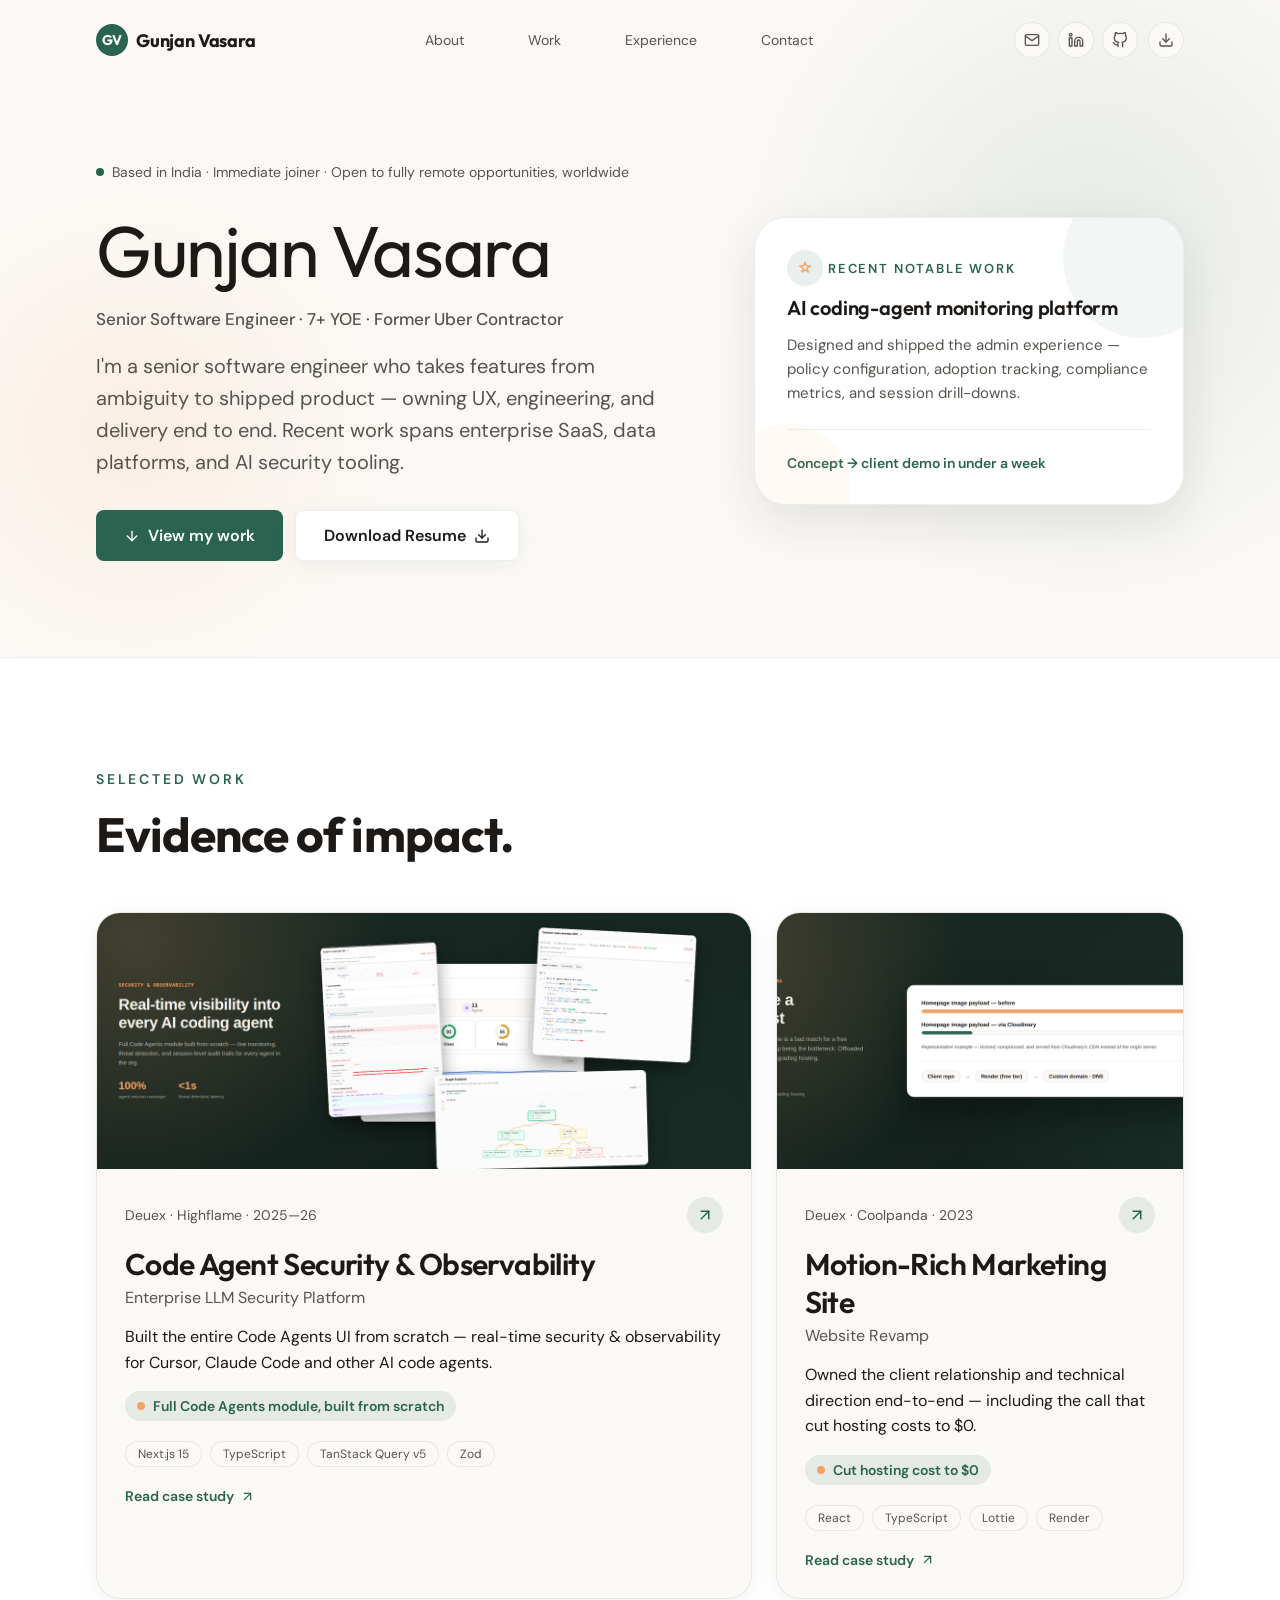
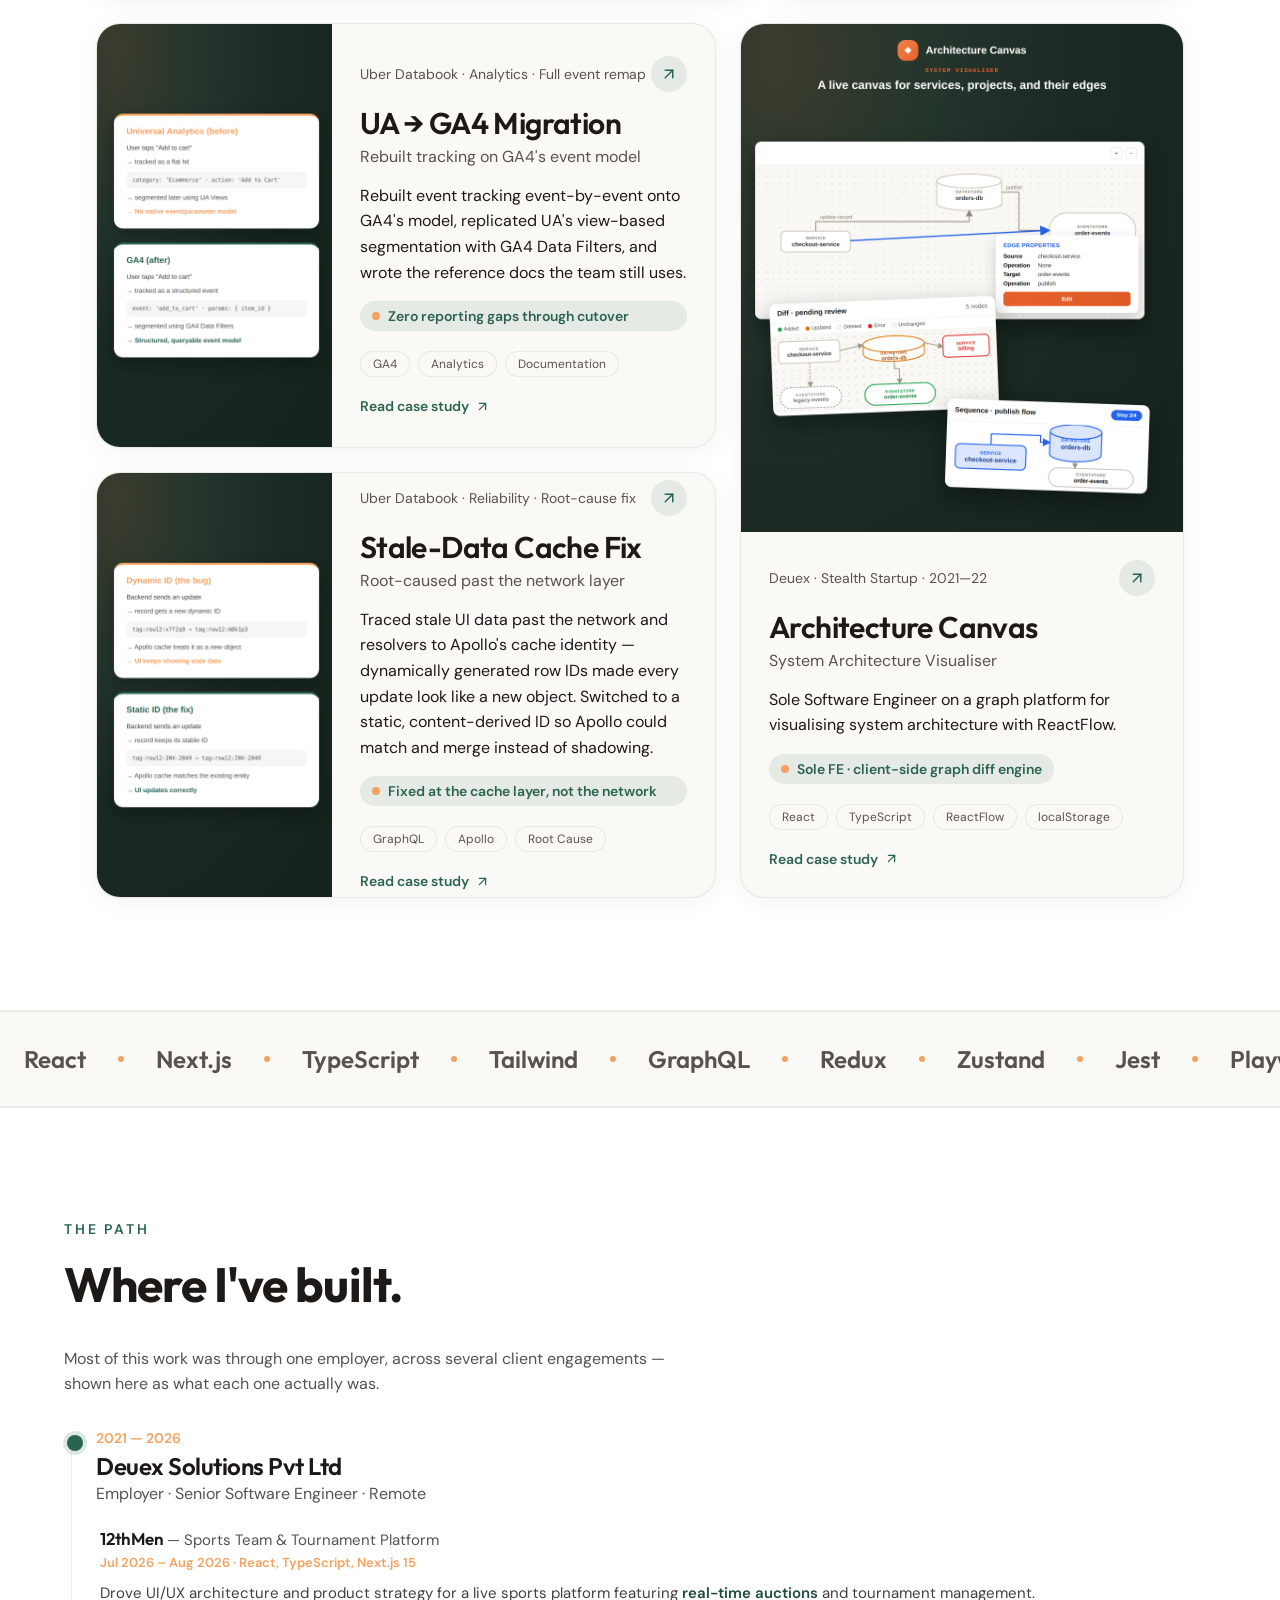
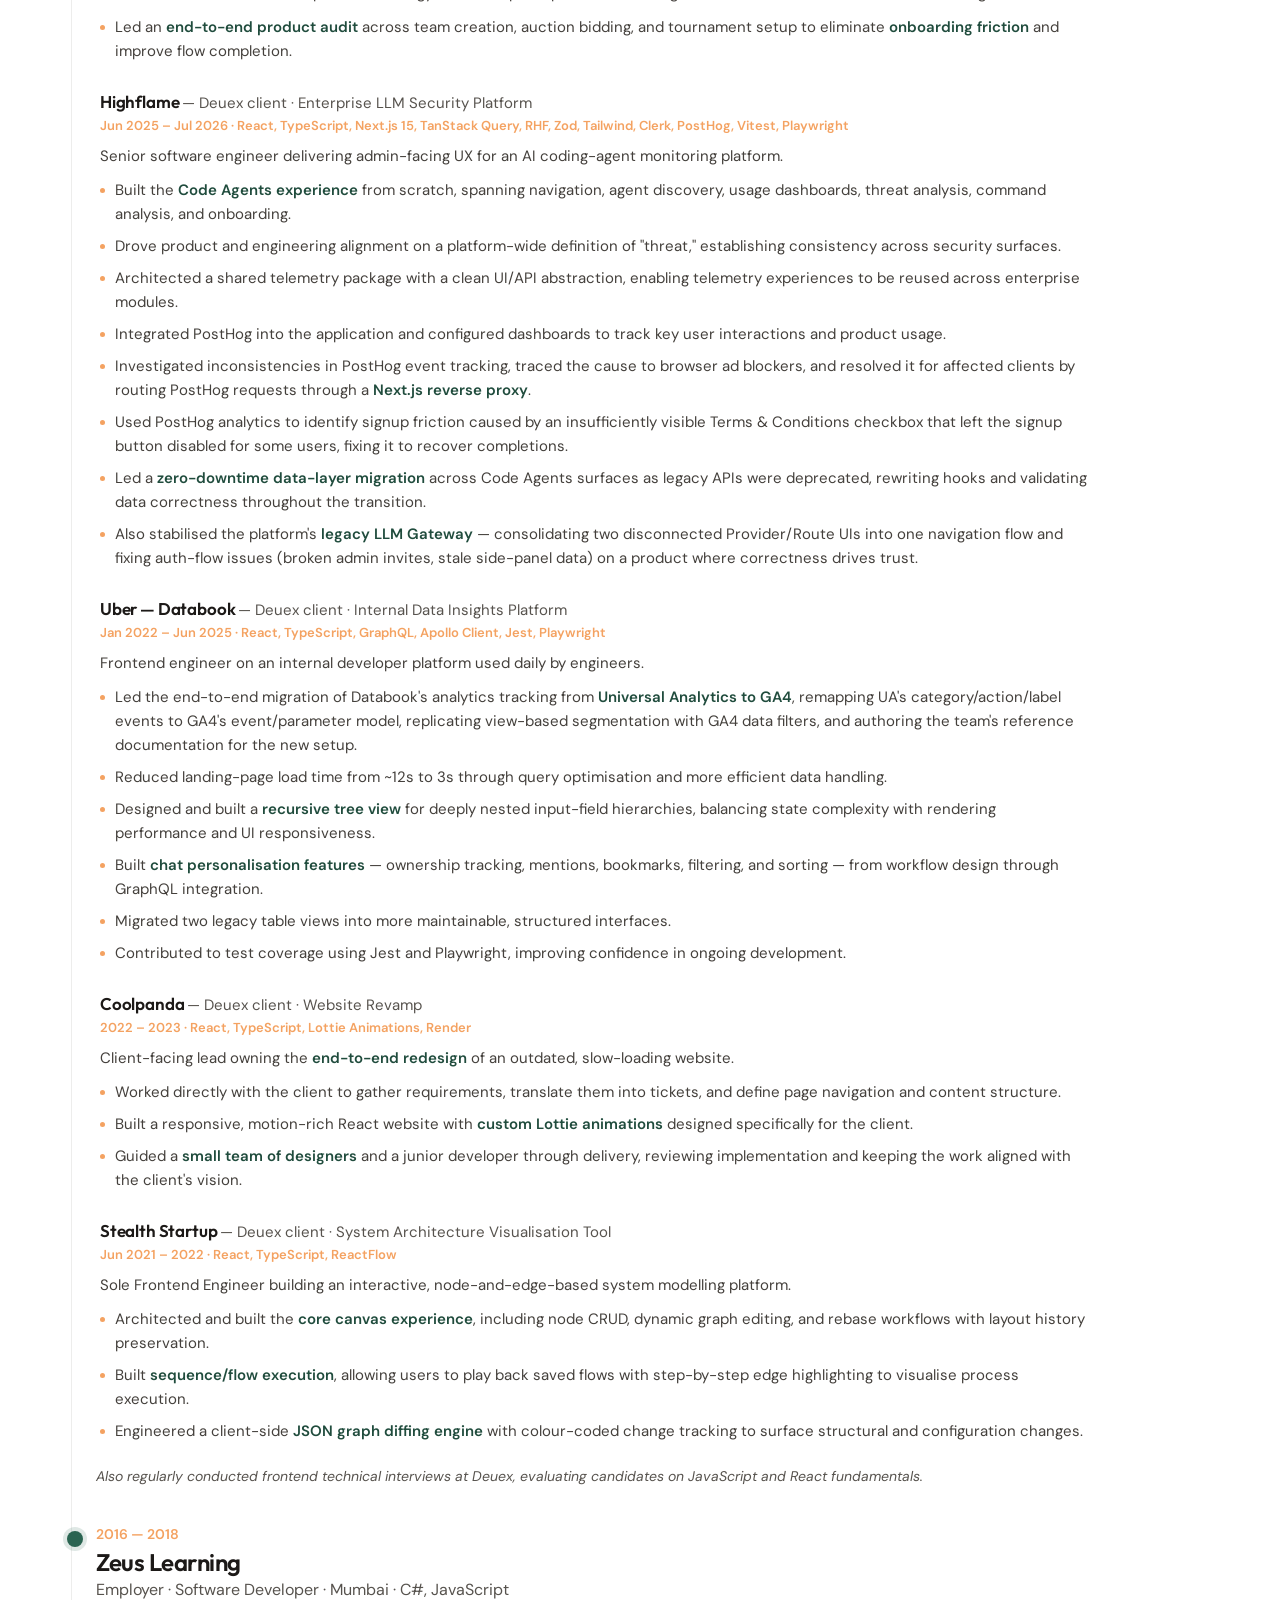
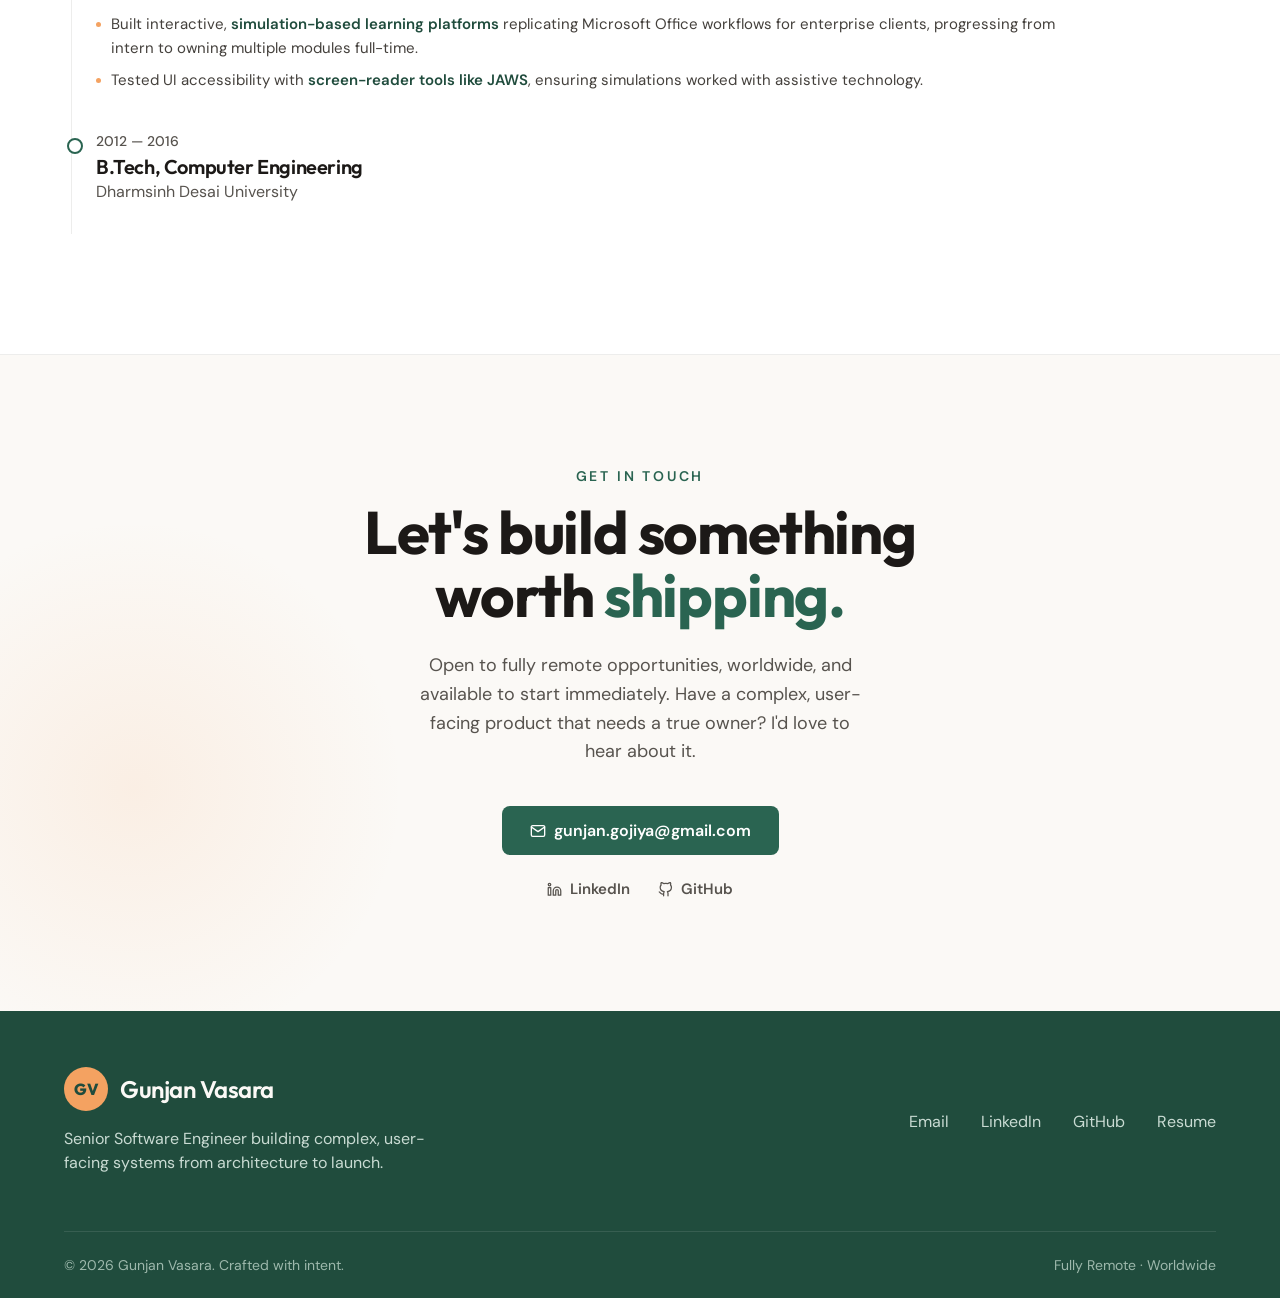
==== commit f90f4237: "Remove wording that implies current employment Gunjan is between roles, so nothing in the portfolio " ====
--- a/index.html
+++ b/index.html
@@ -1302,20 +1302,6 @@
         .timeline-role {
             color: var(--ink-soft);
             margin-top: 0.125rem;
-        }
-
-        .timeline-current {
-            display: inline-block;
-            font-size: 0.6875rem;
-            font-weight: 700;
-            text-transform: uppercase;
-            letter-spacing: 0.08em;
-            color: var(--green);
-            background: rgba(42, 100, 81, 0.1);
-            border-radius: 999px;
-            padding: 0.125rem 0.5rem;
-            margin-left: 0.5rem;
-            vertical-align: middle;
         }
 
         /* ---- Nested client engagements within an employer ---- */
@@ -1996,16 +1982,15 @@
                         <p class="eyebrow">The Path</p>
                         <h2 class="experience-heading">Where I've built.</h2>
 
-                        <p class="exp-intro">Most of this work has been through one employer, across several client
+                        <p class="exp-intro">Most of this work was through one employer, across several client
                             engagements — shown here as what each one actually was.</p>
 
                         <div class="timeline">
                             <div class="timeline-item reveal" data-testid="experience-0">
                                 <span class="timeline-dot"></span>
-                                <div class="timeline-period">2021 — Present <span
-                                        class="timeline-current">Current</span></div>
+                                <div class="timeline-period">2021 — 2026</div>
                                 <h3 class="timeline-company">Deuex Solutions Pvt Ltd</h3>
-                                <p class="timeline-role">Primary Employer · Senior Software Engineer · Remote</p>
+                                <p class="timeline-role">Employer · Senior Software Engineer · Remote</p>
 
                                 <div class="exp-clients">
                                     <div class="exp-client">
@@ -2134,7 +2119,7 @@
                                     </div>
                                 </div>
 
-                                <p class="exp-note">Also regularly conducts frontend technical interviews at Deuex,
+                                <p class="exp-note">Also regularly conducted frontend technical interviews at Deuex,
                                     evaluating candidates on JavaScript and React fundamentals.</p>
                             </div>
 
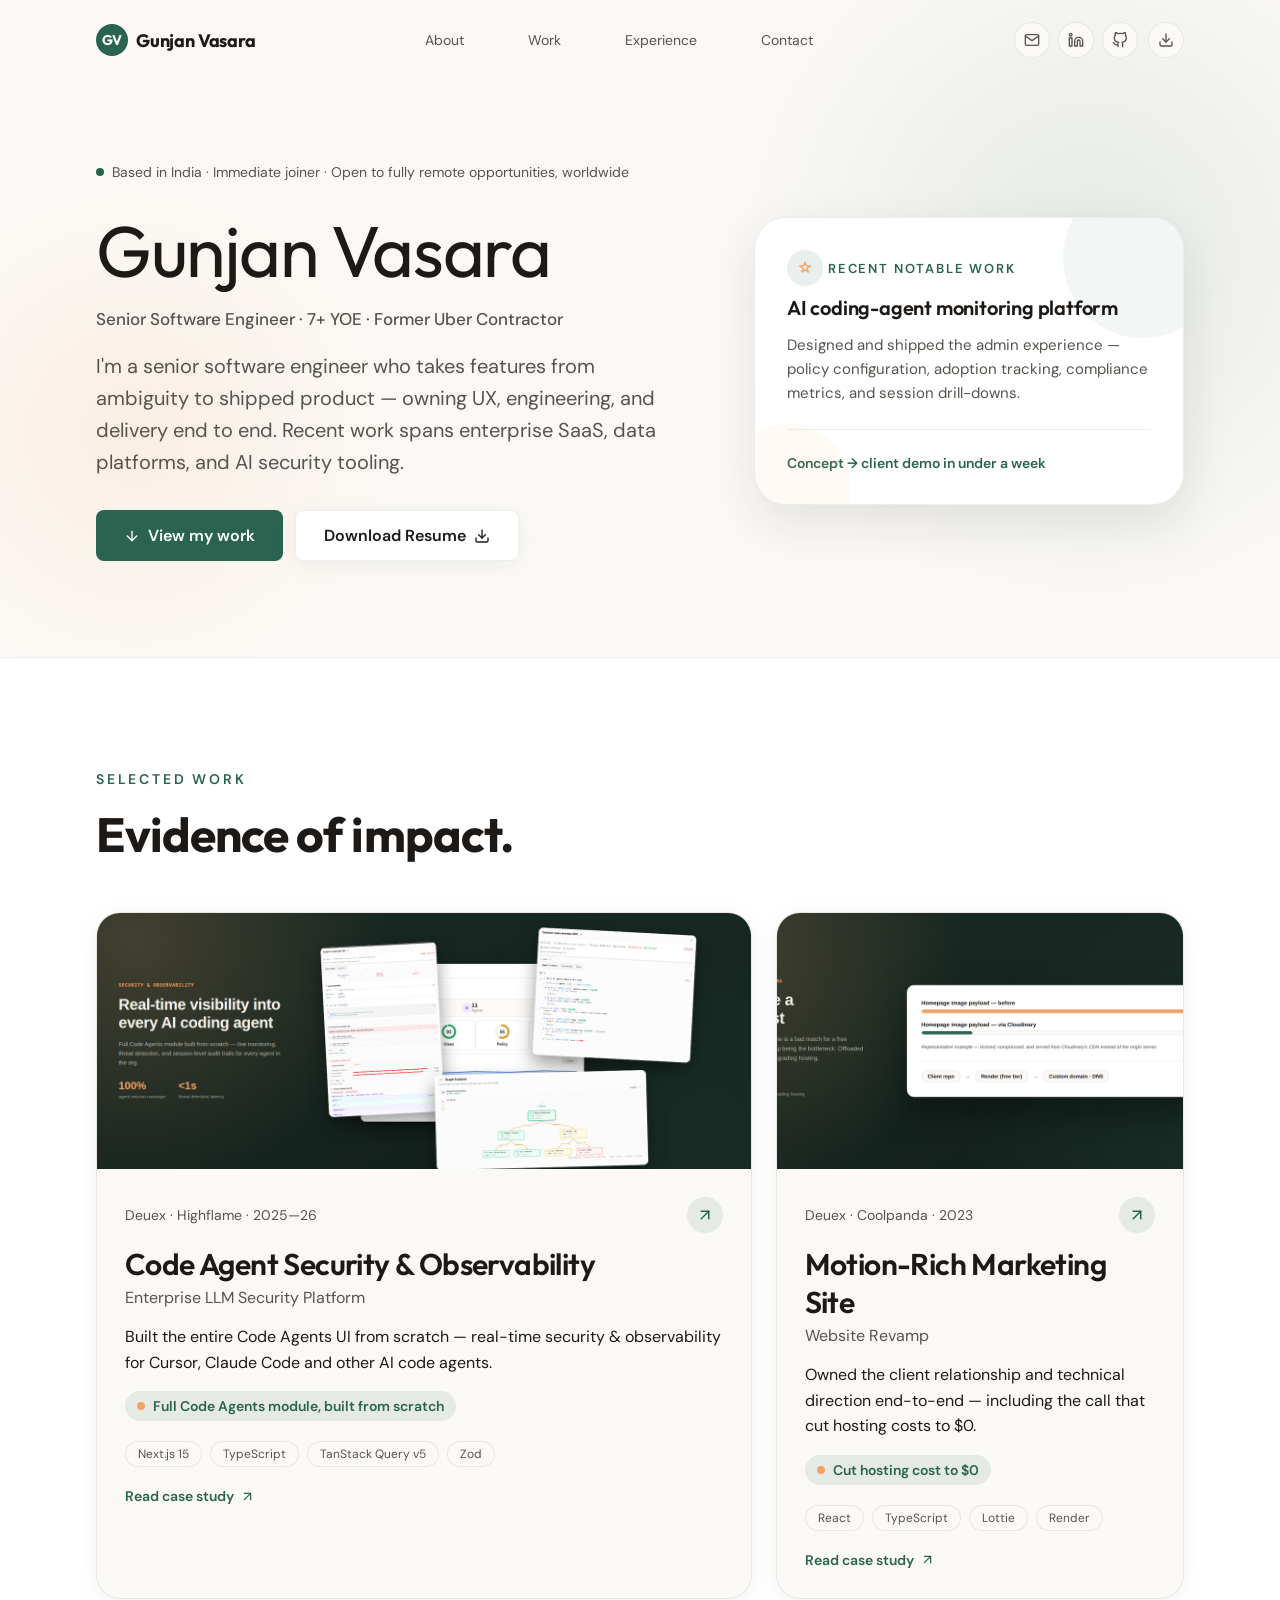
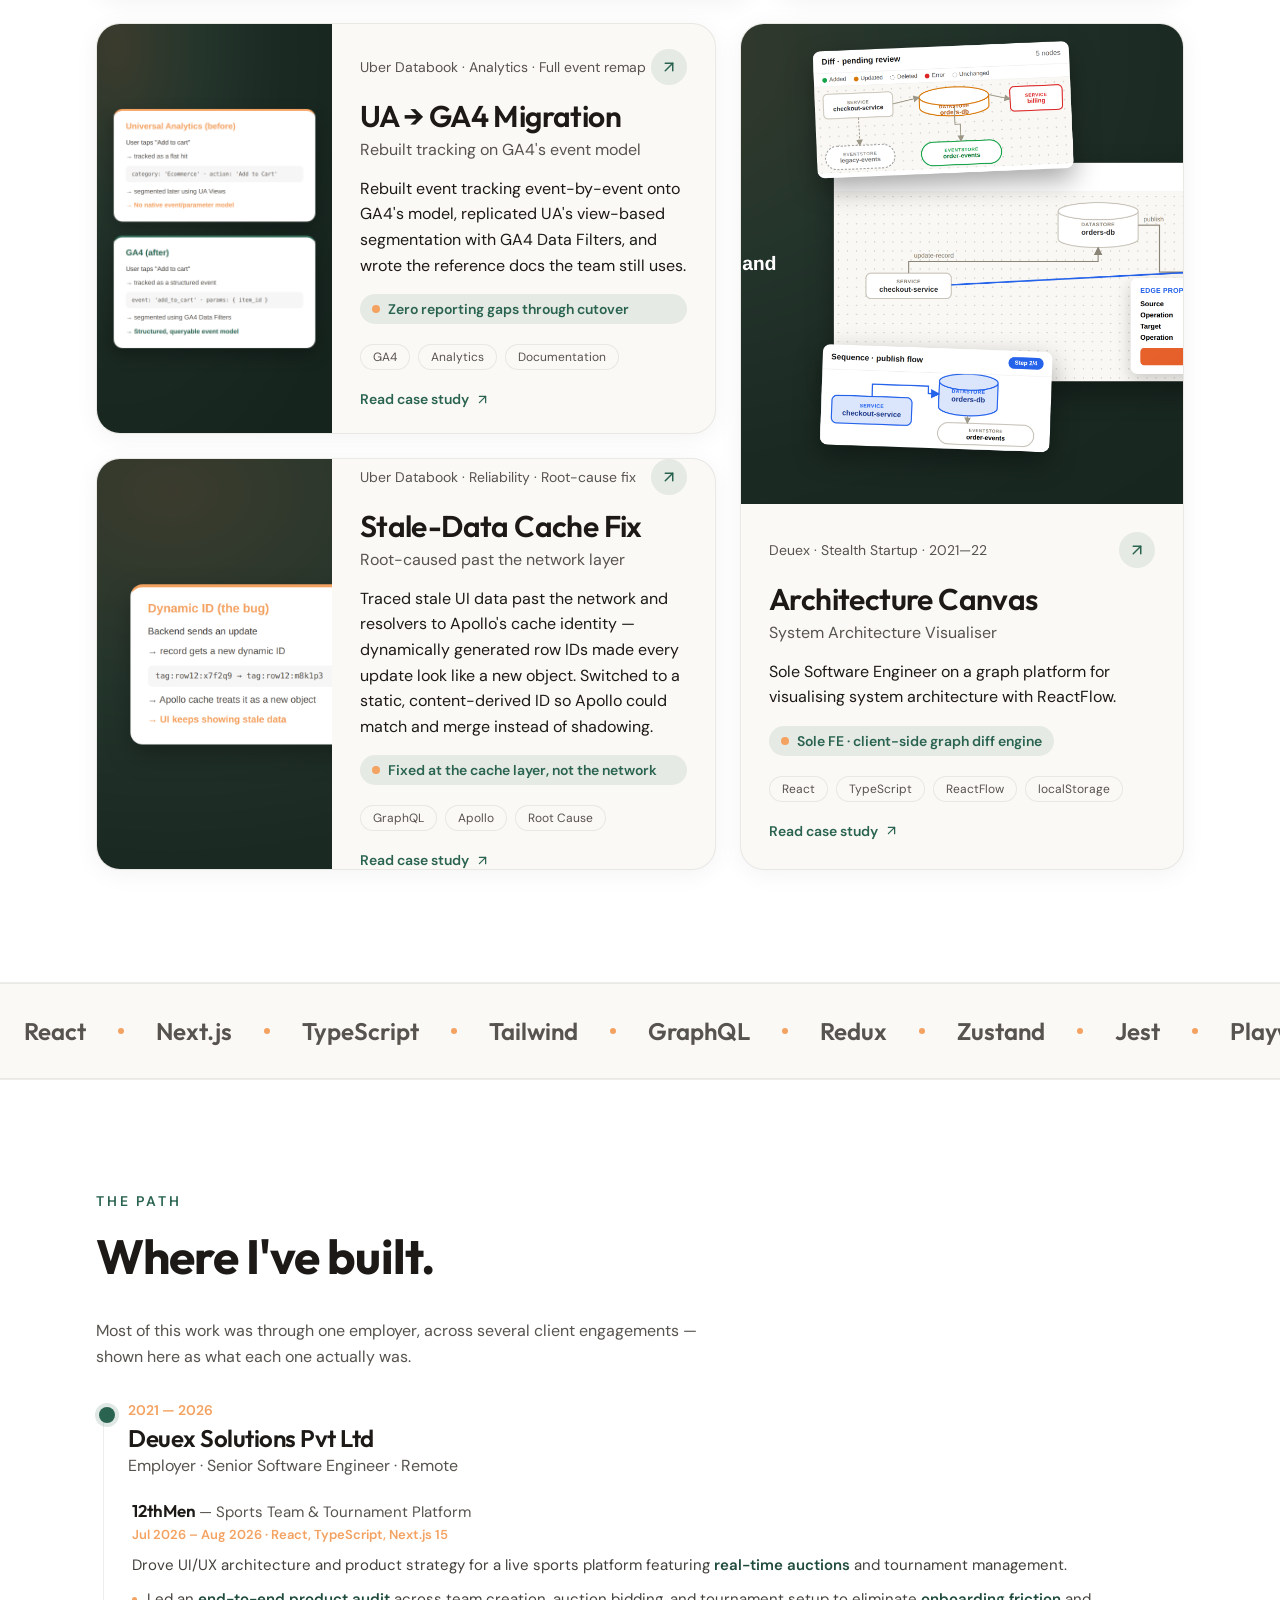
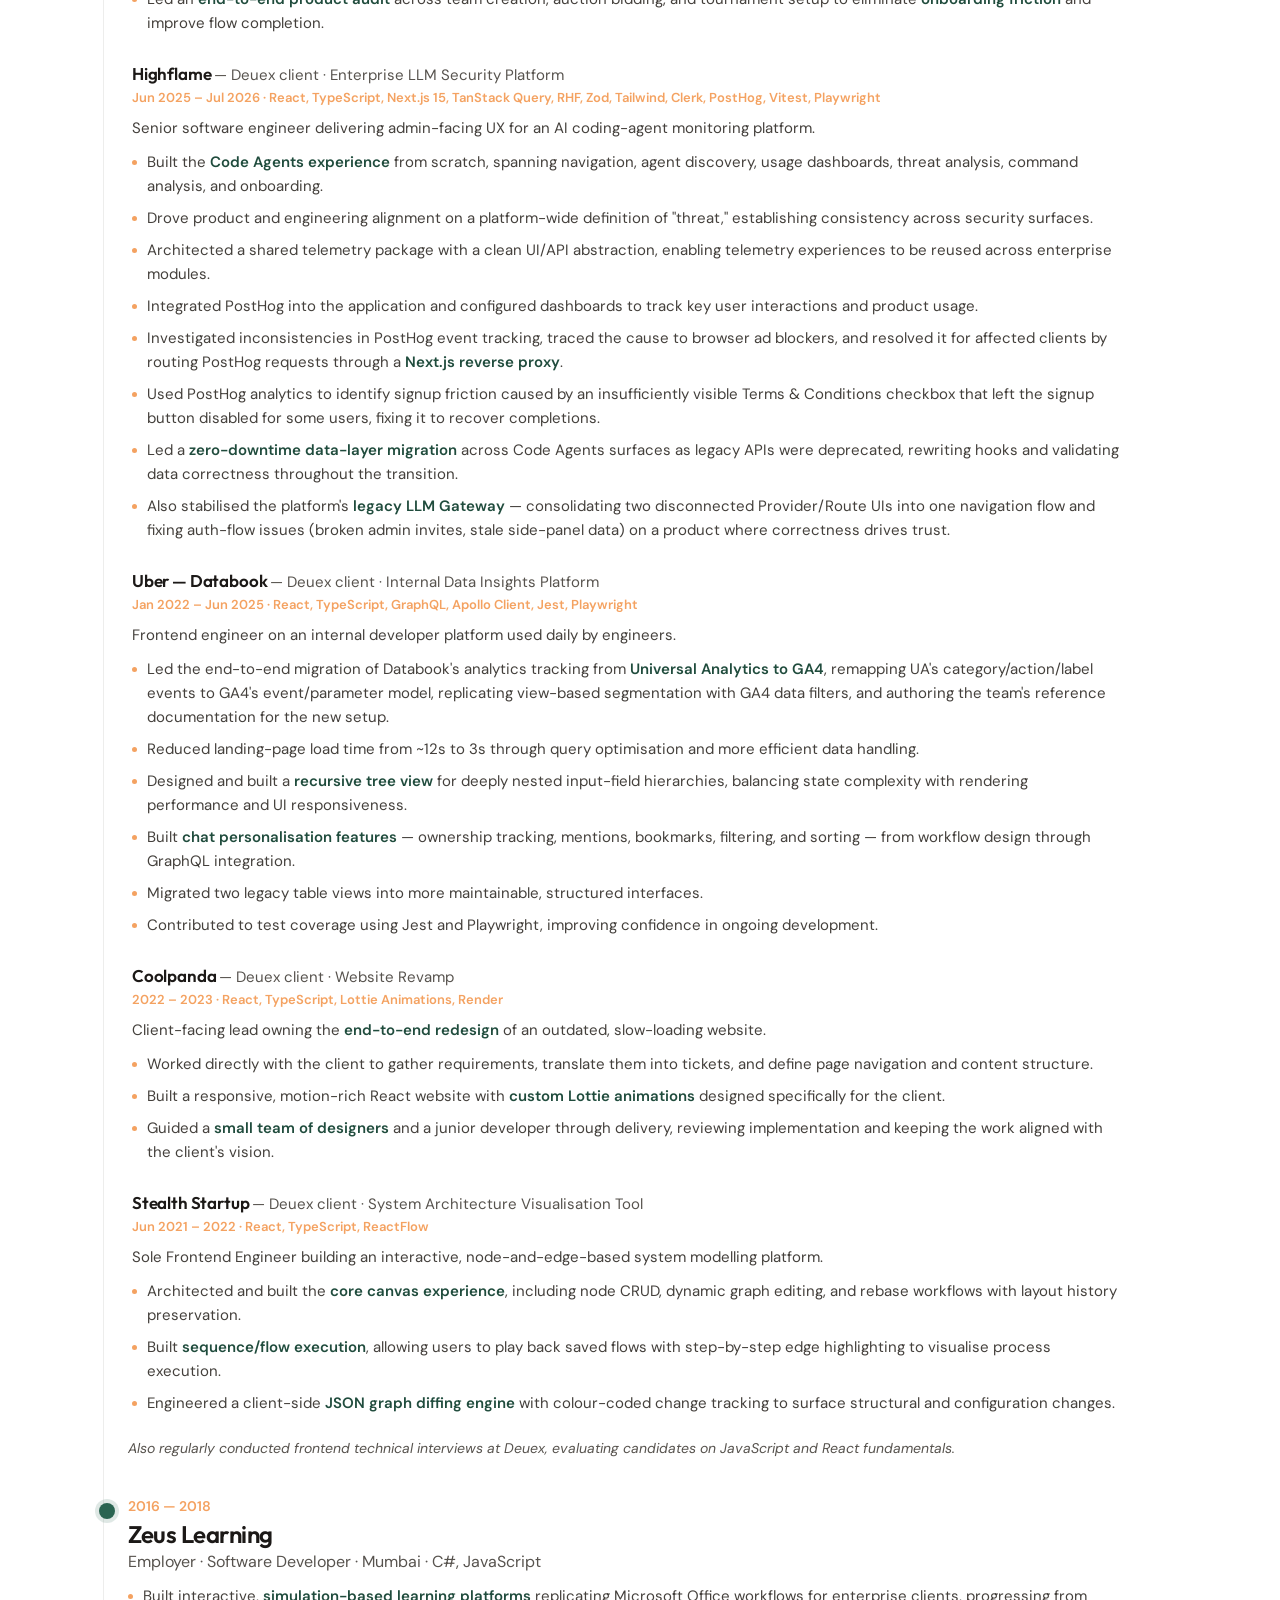
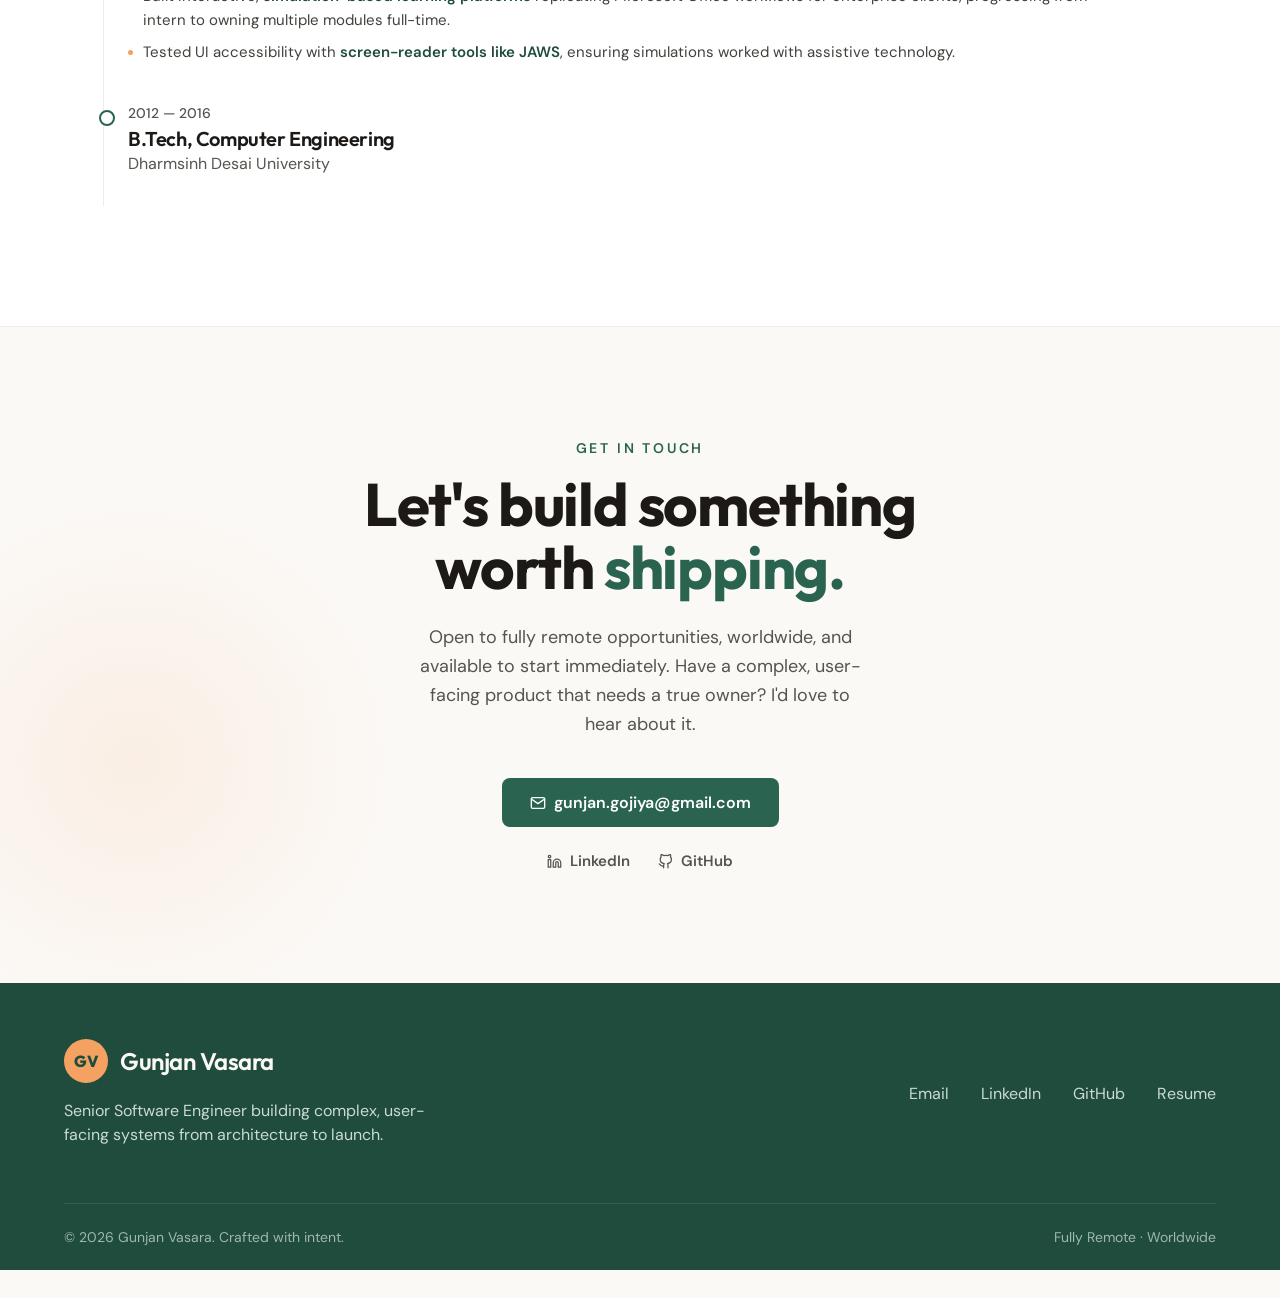
==== commit 96a5a655: "Fix mobile layout: nav clutter, blue menu icon, missing side padding - button reset now sets color: " ====
--- a/index.html
+++ b/index.html
@@ -95,7 +95,14 @@
 
         button {
             font: inherit;
+            color: inherit;
             cursor: pointer;
+            -webkit-tap-highlight-color: transparent;
+        }
+
+        html,
+        body {
+            overflow-x: clip;
         }
 
         ul,
@@ -177,18 +184,18 @@
         }
 
         .section {
-            padding: 4rem 0;
+            padding-block: 4rem;
         }
 
         @media (min-width: 640px) {
             .section {
-                padding: 5rem 0;
+                padding-block: 5rem;
             }
         }
 
         @media (min-width: 768px) {
             .section {
-                padding: 7rem 0;
+                padding-block: 7rem;
             }
         }
 
@@ -335,12 +342,24 @@
             border-radius: 999px;
             border: 1px solid var(--line);
             background: #fff;
+            color: var(--ink);
             padding: 0.625rem;
         }
 
         @media (min-width: 768px) {
             .nav-mobile-toggle {
                 display: none;
+            }
+        }
+
+        .nav-actions {
+            display: none;
+            gap: 10px;
+        }
+
+        @media (min-width: 768px) {
+            .nav-actions {
+                display: flex;
             }
         }
 
@@ -1568,7 +1587,7 @@
                 <a href="#contact" class="nav-link">Contact</a>
             </nav>
 
-            <div style="display: flex; gap: 10px;">
+            <div class="nav-actions">
 
                 <div class="hero-social">
                     <a href="mailto:gunjan.gojiya@gmail.com" aria-label="Email" class="social-btn">
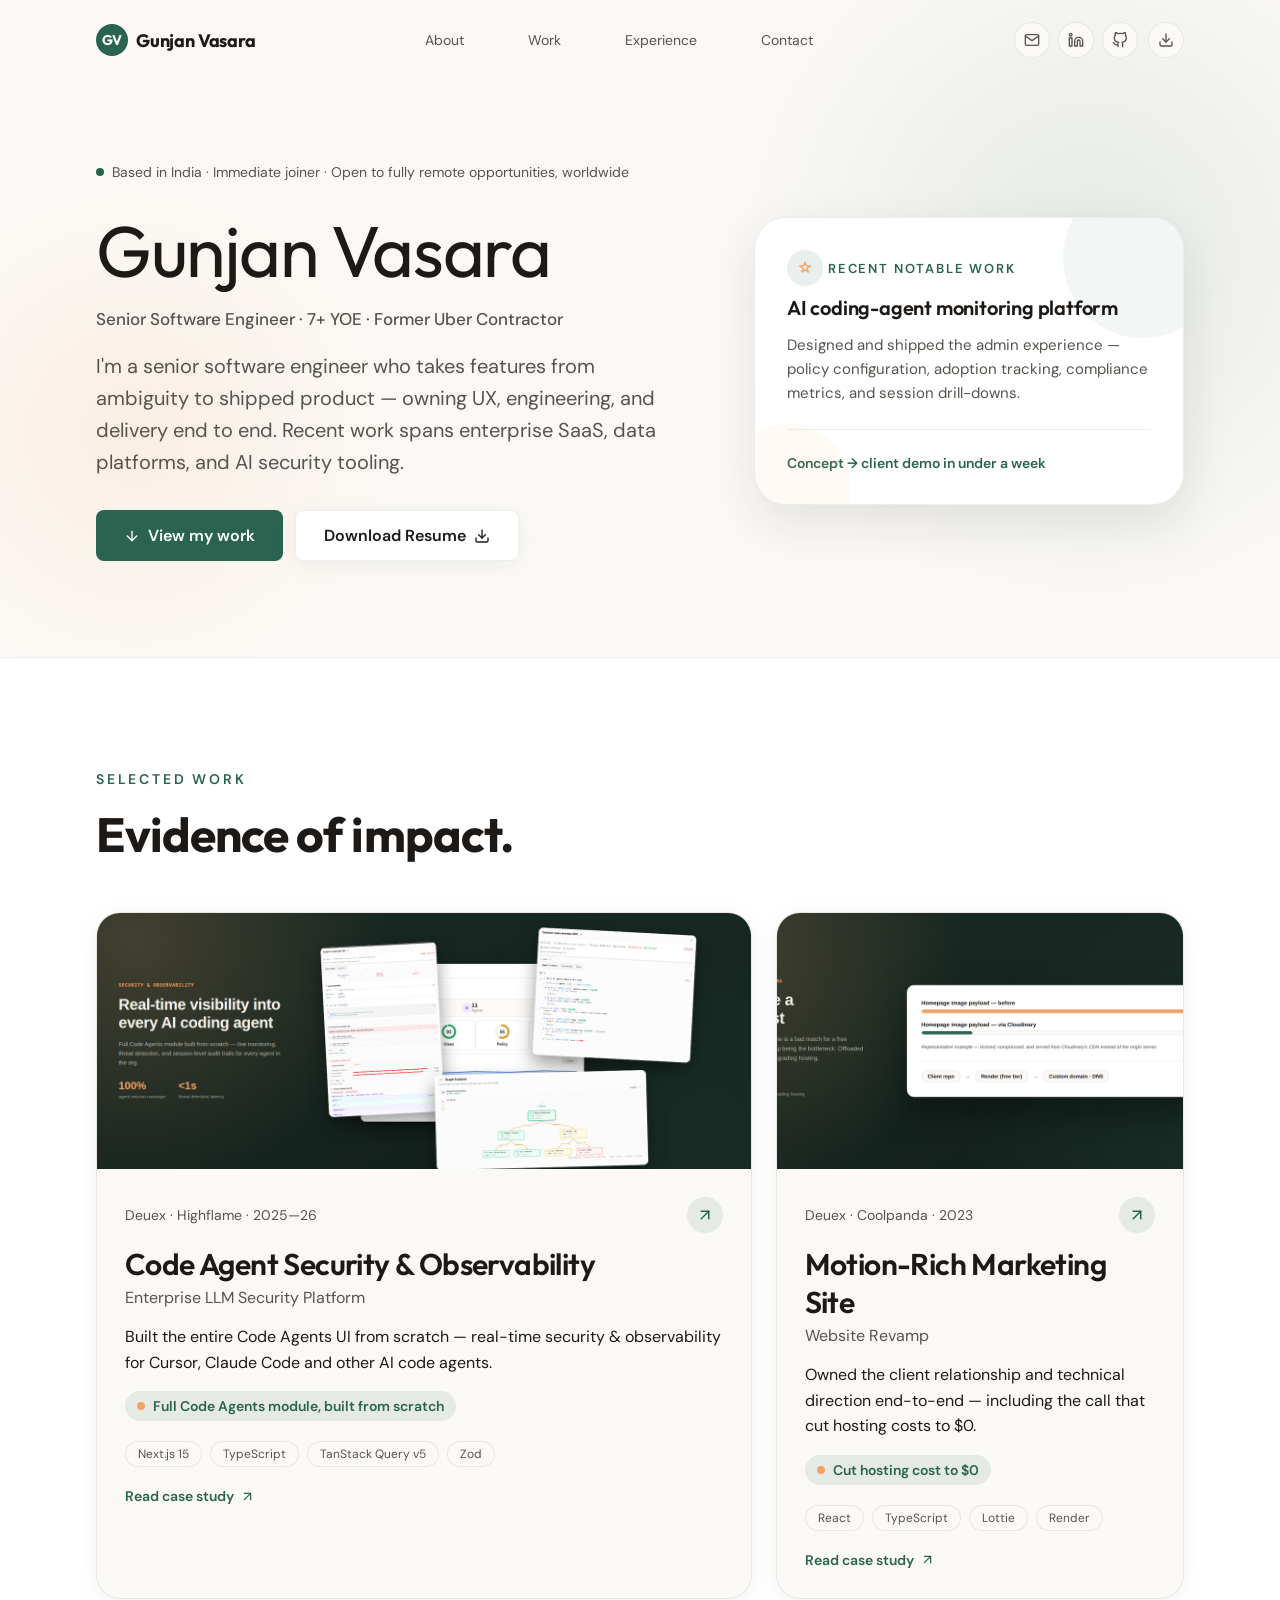
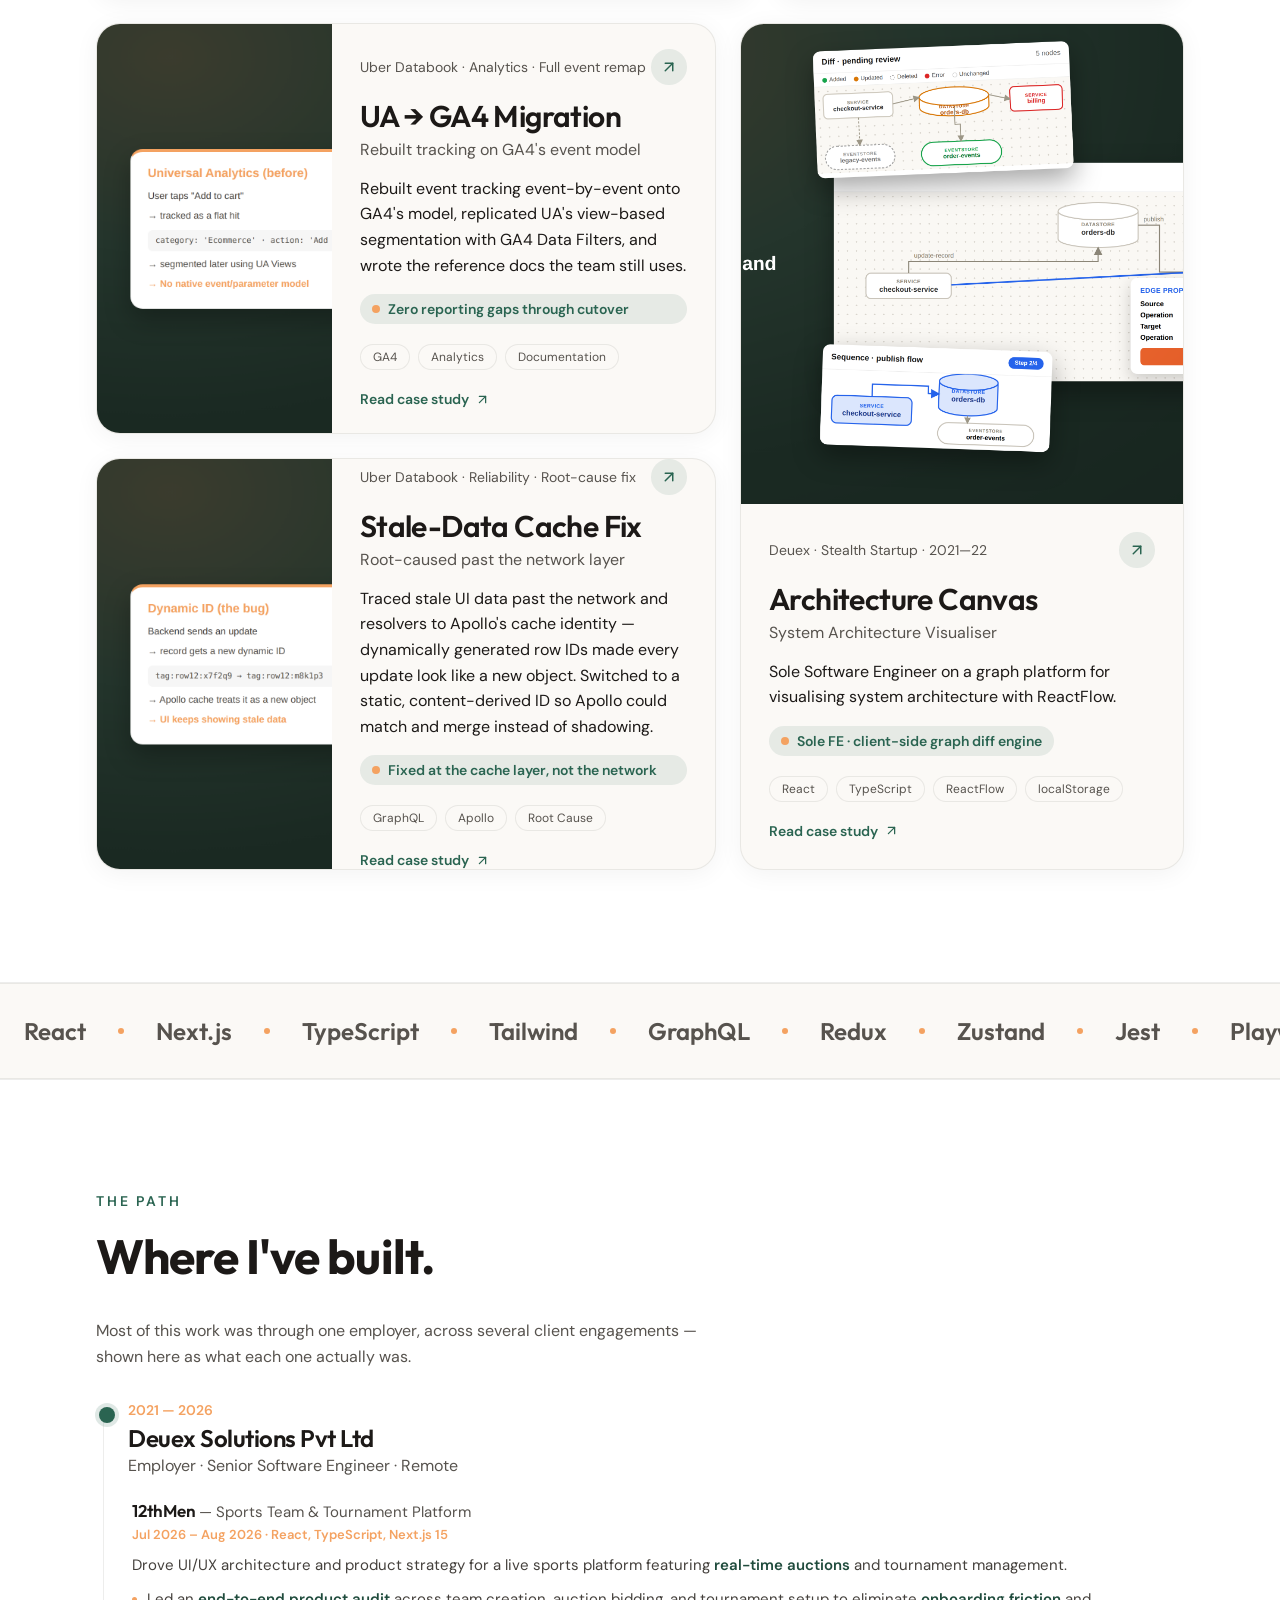
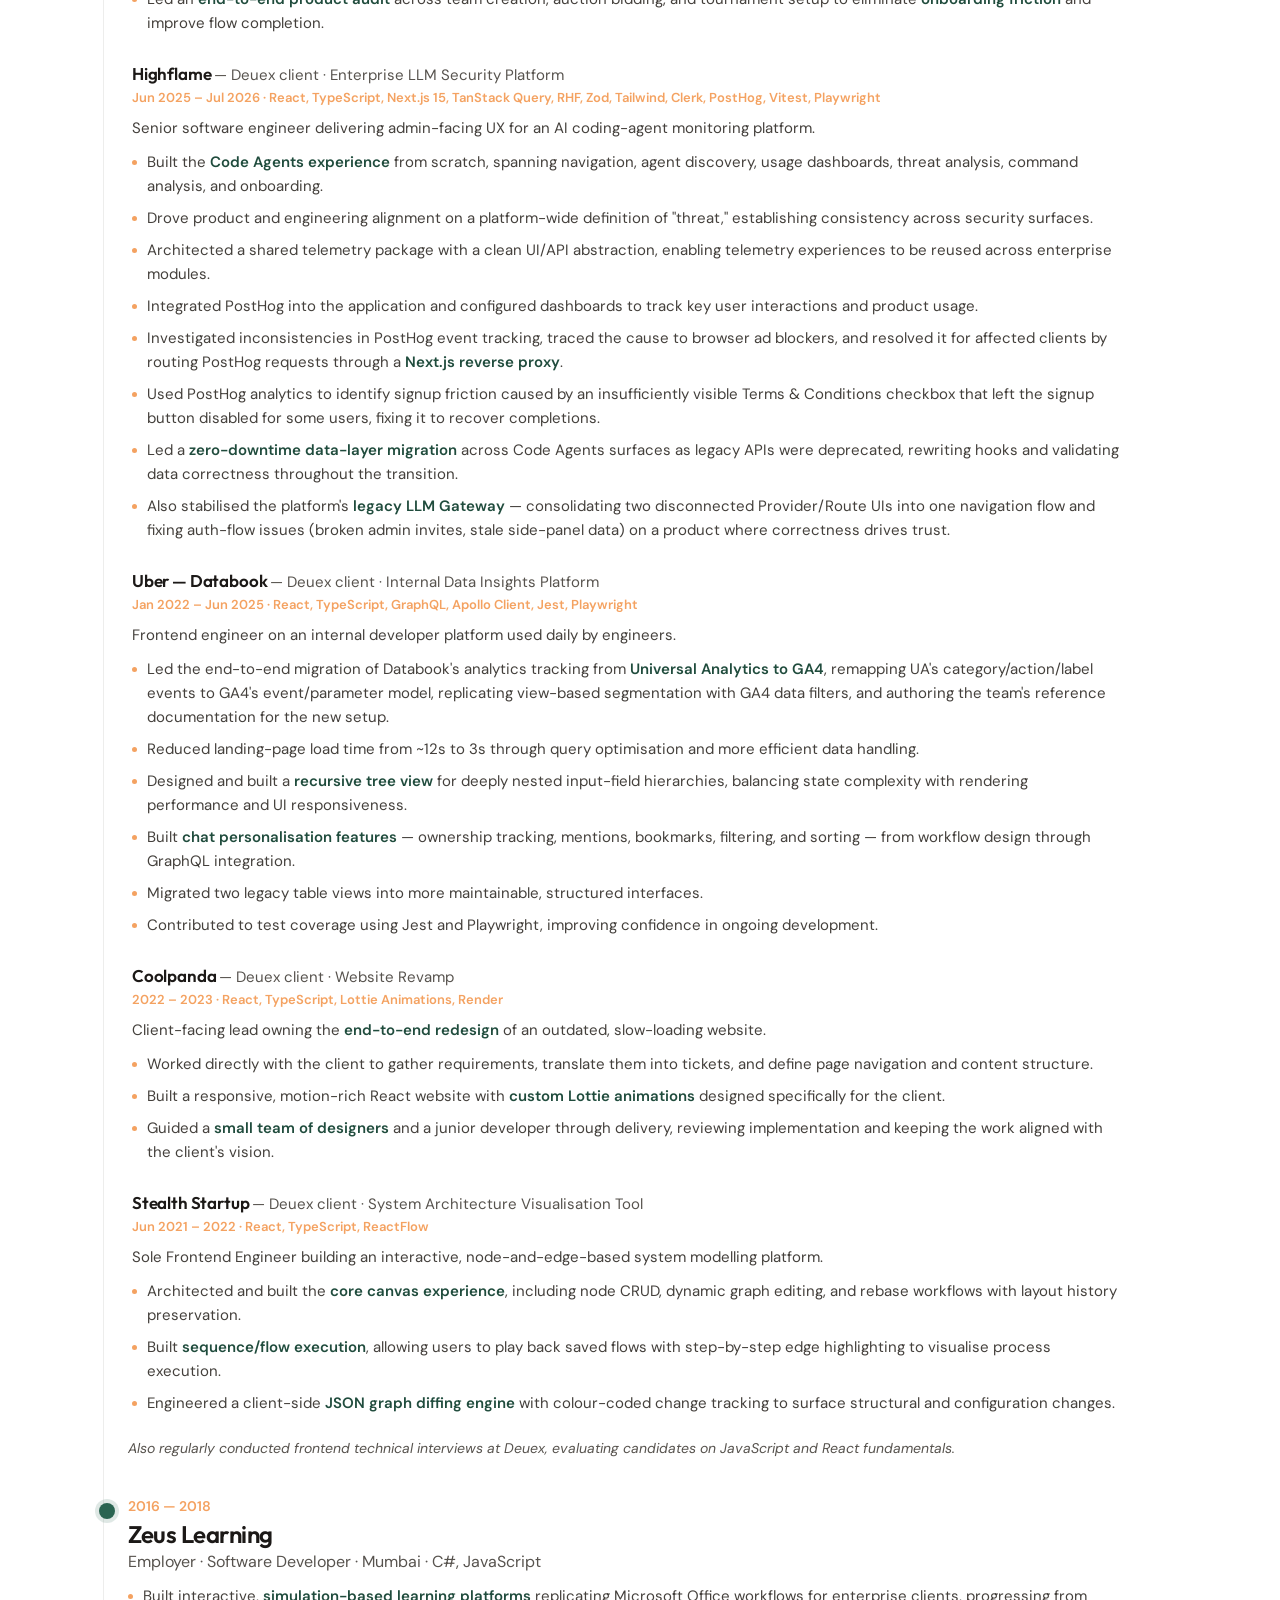
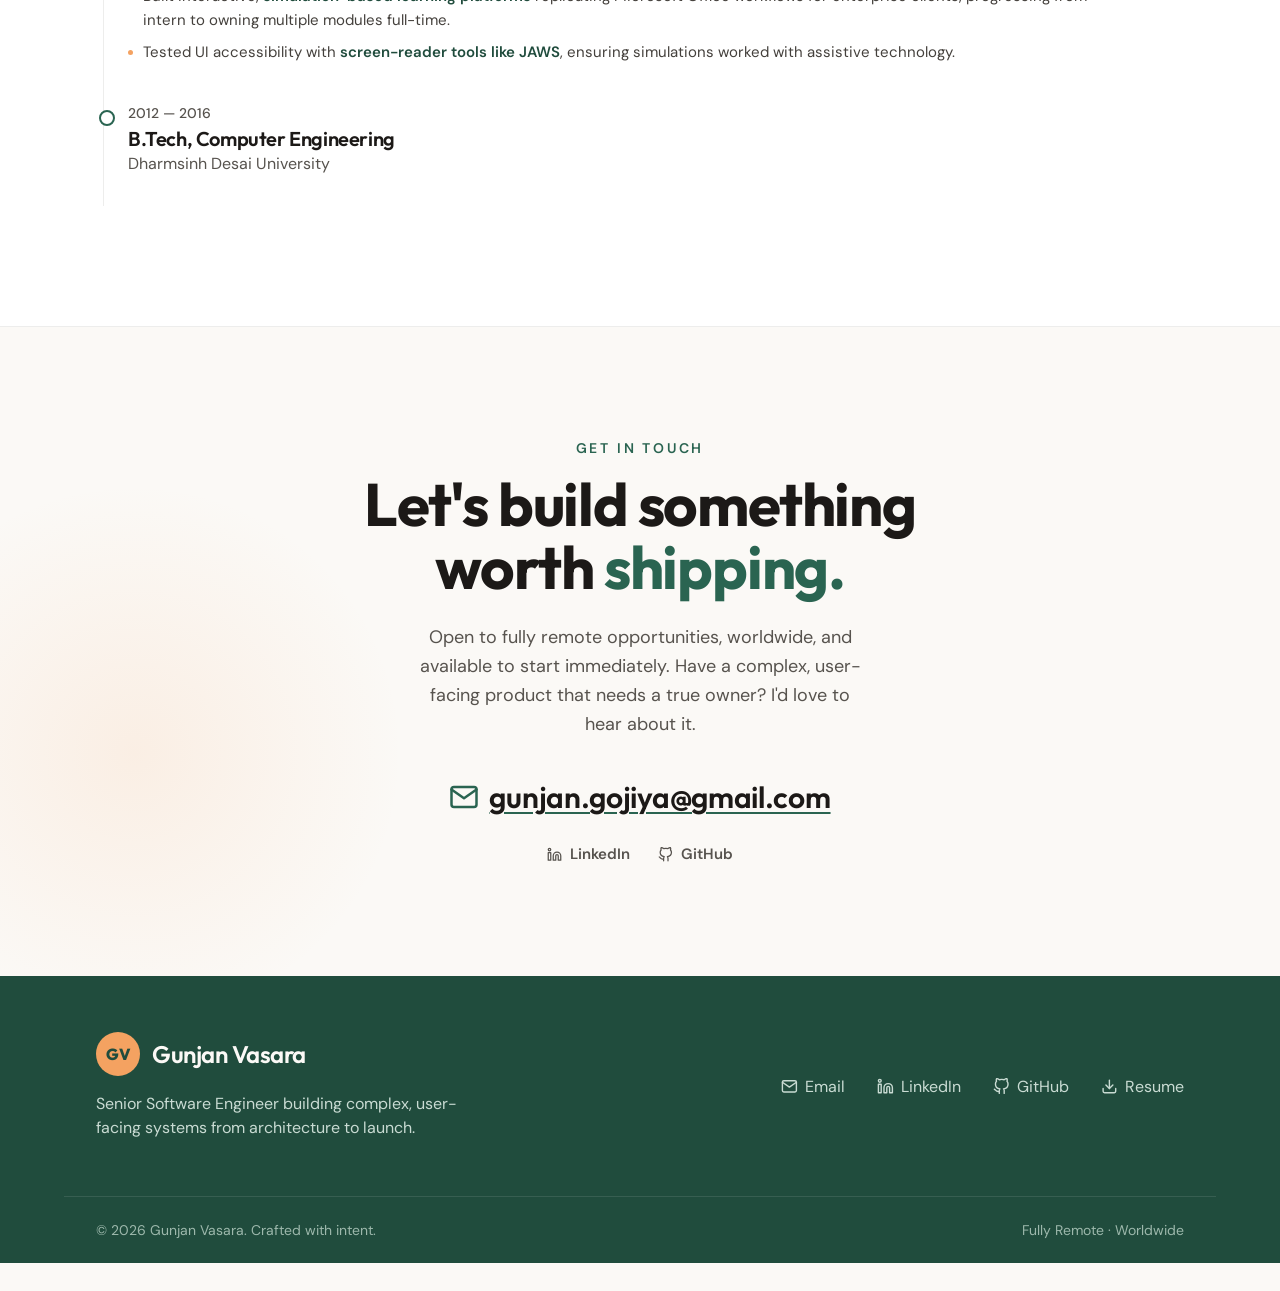
==== commit 015bc830: "Footer polish and contact email restyle - Footer: .footer-top / .footer-bottom used the padding shor" ====
--- a/index.html
+++ b/index.html
@@ -1449,7 +1449,53 @@
             display: flex;
             flex-direction: column;
             align-items: center;
-            gap: 1.5rem;
+            gap: 1.75rem;
+        }
+
+        .contact-email {
+            display: inline-flex;
+            align-items: center;
+            gap: 0.625rem;
+            font-family: 'Outfit', sans-serif;
+            font-weight: 600;
+            font-size: 1.25rem;
+            letter-spacing: -0.01em;
+            color: var(--ink);
+            overflow-wrap: anywhere;
+            transition: color 0.2s ease;
+        }
+
+        @media (min-width: 480px) {
+            .contact-email {
+                font-size: 1.5rem;
+            }
+        }
+
+        @media (min-width: 768px) {
+            .contact-email {
+                font-size: 1.875rem;
+            }
+        }
+
+        .contact-email .icon {
+            color: var(--green);
+            flex-shrink: 0;
+        }
+
+        .contact-email span {
+            text-decoration: underline;
+            text-decoration-color: var(--green);
+            text-decoration-thickness: 2px;
+            text-underline-offset: 4px;
+            transition: text-decoration-color 0.2s ease;
+        }
+
+        .contact-email:hover {
+            color: var(--green);
+        }
+
+        .contact-email:hover span {
+            text-decoration-color: currentColor;
         }
 
         .contact-secondary-links {
@@ -1484,7 +1530,7 @@
             display: flex;
             flex-direction: column;
             gap: 2rem;
-            padding: 3.5rem 0;
+            padding-block: 3.5rem;
         }
 
         @media (min-width: 768px) {
@@ -1535,6 +1581,9 @@
 
         .footer-links a,
         .footer-links button {
+            display: inline-flex;
+            align-items: center;
+            gap: 0.45rem;
             color: var(--footer-ink);
             background: none;
             border: none;
@@ -1542,6 +1591,11 @@
             transition: color 0.2s ease;
         }
 
+        .footer-links .icon {
+            width: 1.05em;
+            height: 1.05em;
+        }
+
         .footer-links a:hover,
         .footer-links button:hover {
             color: #fff;
@@ -1549,7 +1603,7 @@
 
         .footer-bottom {
             border-top: 1px solid rgba(255, 255, 255, 0.1);
-            padding: 1.5rem 0;
+            padding-block: 1.5rem;
             display: flex;
             flex-direction: column;
             gap: 0.5rem;
@@ -2181,13 +2235,13 @@
                         hear about it.</p>
 
                     <div class="contact-actions">
-                        <a href="mailto:gunjan.gojiya@gmail.com" class="btn-primary" data-testid="contact-email-link">
+                        <a href="mailto:gunjan.gojiya@gmail.com" class="contact-email" data-testid="contact-email-link">
                             <svg class="icon" viewBox="0 0 24 24" fill="none" stroke="currentColor" stroke-width="2"
-                                stroke-linecap="round" stroke-linejoin="round">
+                                stroke-linecap="round" stroke-linejoin="round" aria-hidden="true">
                                 <rect x="2" y="4" width="20" height="16" rx="2" />
                                 <path d="m22 6-10 7L2 6" />
                             </svg>
-                            gunjan.gojiya@gmail.com
+                            <span>gunjan.gojiya@gmail.com</span>
                         </a>
 
                         <div class="contact-secondary-links">
@@ -2231,12 +2285,42 @@
             </div>
 
             <div class="footer-links">
-                <a href="mailto:gunjan.gojiya@gmail.com" data-testid="footer-email">Email</a>
+                <a href="mailto:gunjan.gojiya@gmail.com" data-testid="footer-email">
+                    <svg class="icon" viewBox="0 0 24 24" fill="none" stroke="currentColor" stroke-width="2"
+                        stroke-linecap="round" stroke-linejoin="round" aria-hidden="true">
+                        <rect x="2" y="4" width="20" height="16" rx="2" />
+                        <path d="m22 6-10 7L2 6" />
+                    </svg>
+                    Email
+                </a>
                 <a href="https://www.linkedin.com/in/gunjan-vasara-667170175/" target="_blank" rel="noreferrer"
-                    data-testid="footer-linkedin">LinkedIn</a>
+                    data-testid="footer-linkedin">
+                    <svg class="icon" viewBox="0 0 24 24" fill="none" stroke="currentColor" stroke-width="2"
+                        stroke-linecap="round" stroke-linejoin="round" aria-hidden="true">
+                        <path d="M16 8a6 6 0 0 1 6 6v7h-4v-7a2 2 0 0 0-2-2 2 2 0 0 0-2 2v7h-4v-7a6 6 0 0 1 6-6z" />
+                        <rect x="2" y="9" width="4" height="12" />
+                        <circle cx="4" cy="4" r="2" />
+                    </svg>
+                    LinkedIn
+                </a>
                 <a href="https://github.com/Goonjan" target="_blank" rel="noreferrer"
-                    data-testid="footer-github">GitHub</a>
-                <button data-resume-btn data-testid="footer-resume-btn">Resume</button>
+                    data-testid="footer-github">
+                    <svg class="icon" viewBox="0 0 24 24" fill="none" stroke="currentColor" stroke-width="2"
+                        stroke-linecap="round" stroke-linejoin="round" aria-hidden="true">
+                        <path
+                            d="M9 19c-5 1.5-5-2.5-7-3m14 6v-3.87a3.37 3.37 0 0 0-.94-2.61c3.14-.35 6.44-1.54 6.44-7A5.44 5.44 0 0 0 20 4.77 5.07 5.07 0 0 0 19.91 1S18.73.65 16 2.48a13.38 13.38 0 0 0-7 0C6.27.65 5.09 1 5.09 1A5.07 5.07 0 0 0 5 4.77a5.44 5.44 0 0 0-1.5 3.78c0 5.42 3.3 6.61 6.44 7A3.37 3.37 0 0 0 9 18.13V22" />
+                    </svg>
+                    GitHub
+                </a>
+                <button data-resume-btn data-testid="footer-resume-btn">
+                    <svg class="icon" viewBox="0 0 24 24" fill="none" stroke="currentColor" stroke-width="2"
+                        stroke-linecap="round" stroke-linejoin="round" aria-hidden="true">
+                        <path d="M21 15v4a2 2 0 0 1-2 2H5a2 2 0 0 1-2-2v-4" />
+                        <polyline points="7 10 12 15 17 10" />
+                        <line x1="12" y1="15" x2="12" y2="3" />
+                    </svg>
+                    Resume
+                </button>
             </div>
         </div>
 
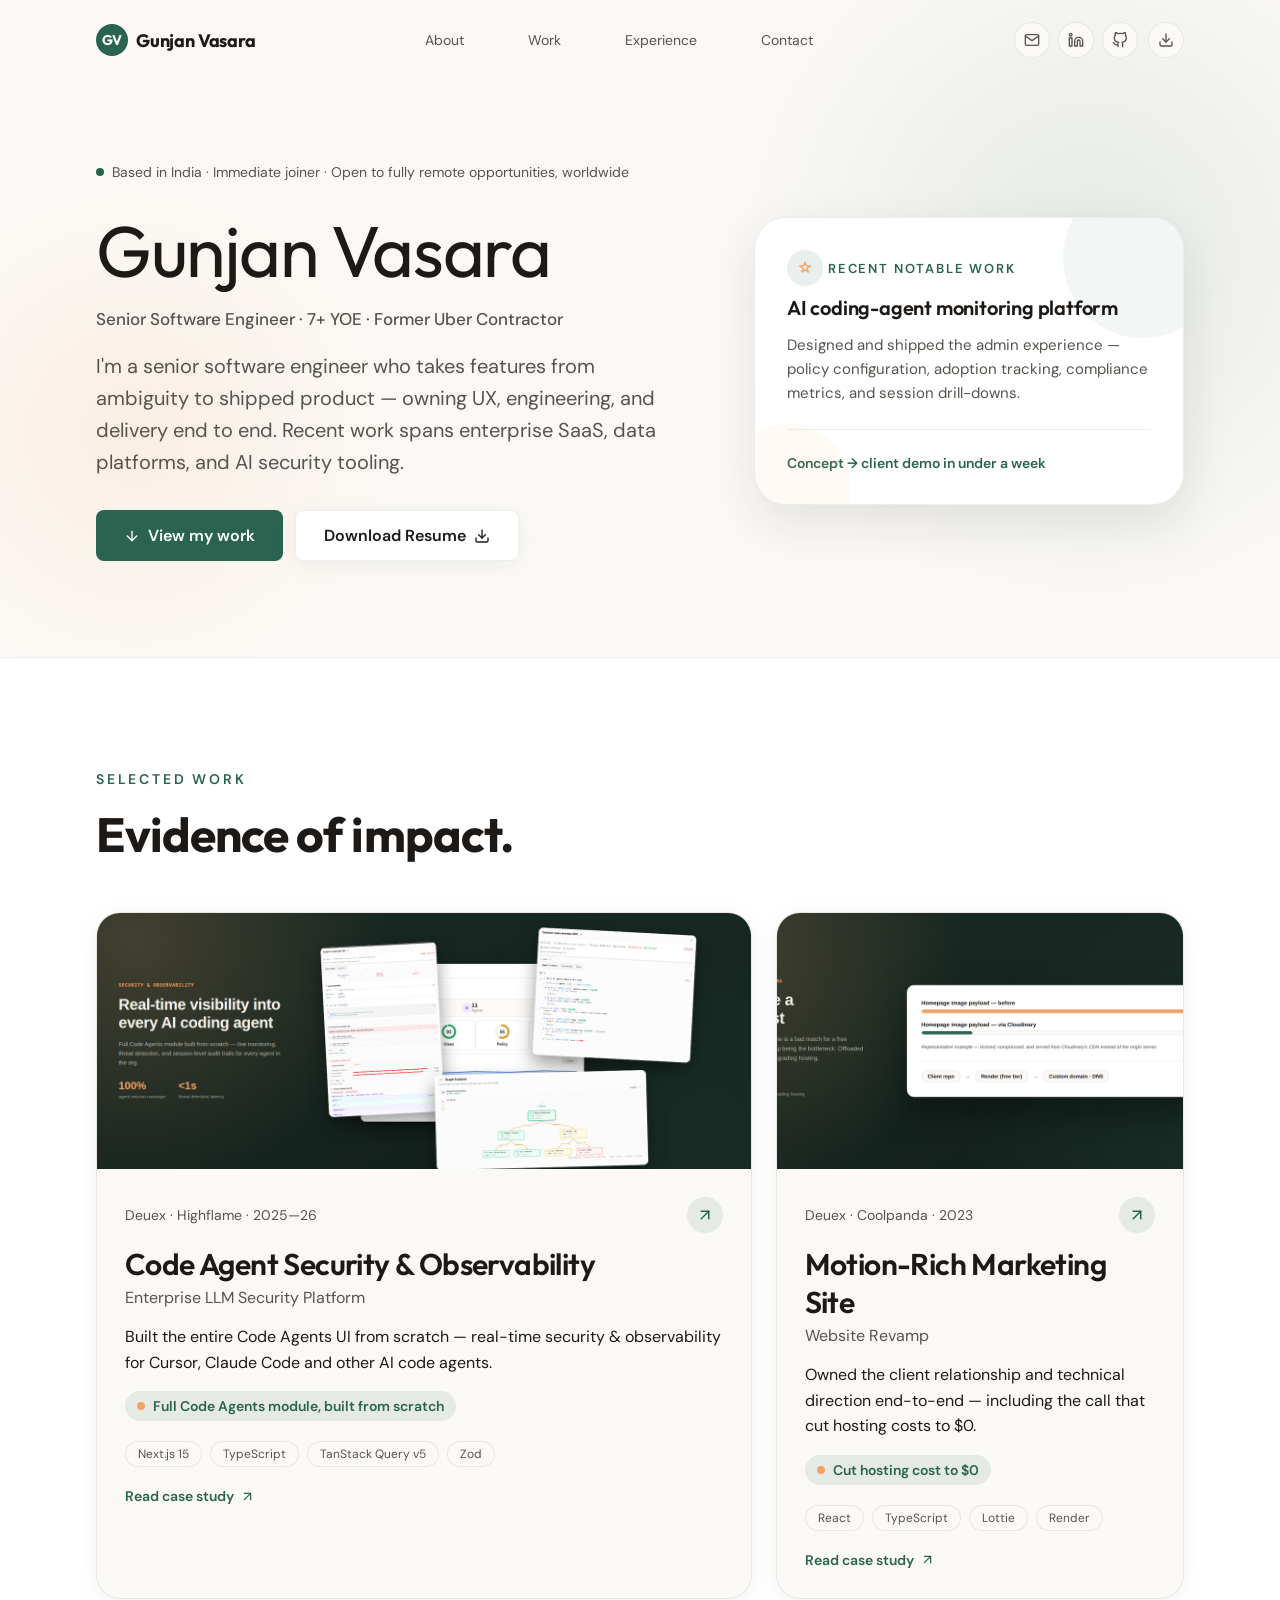
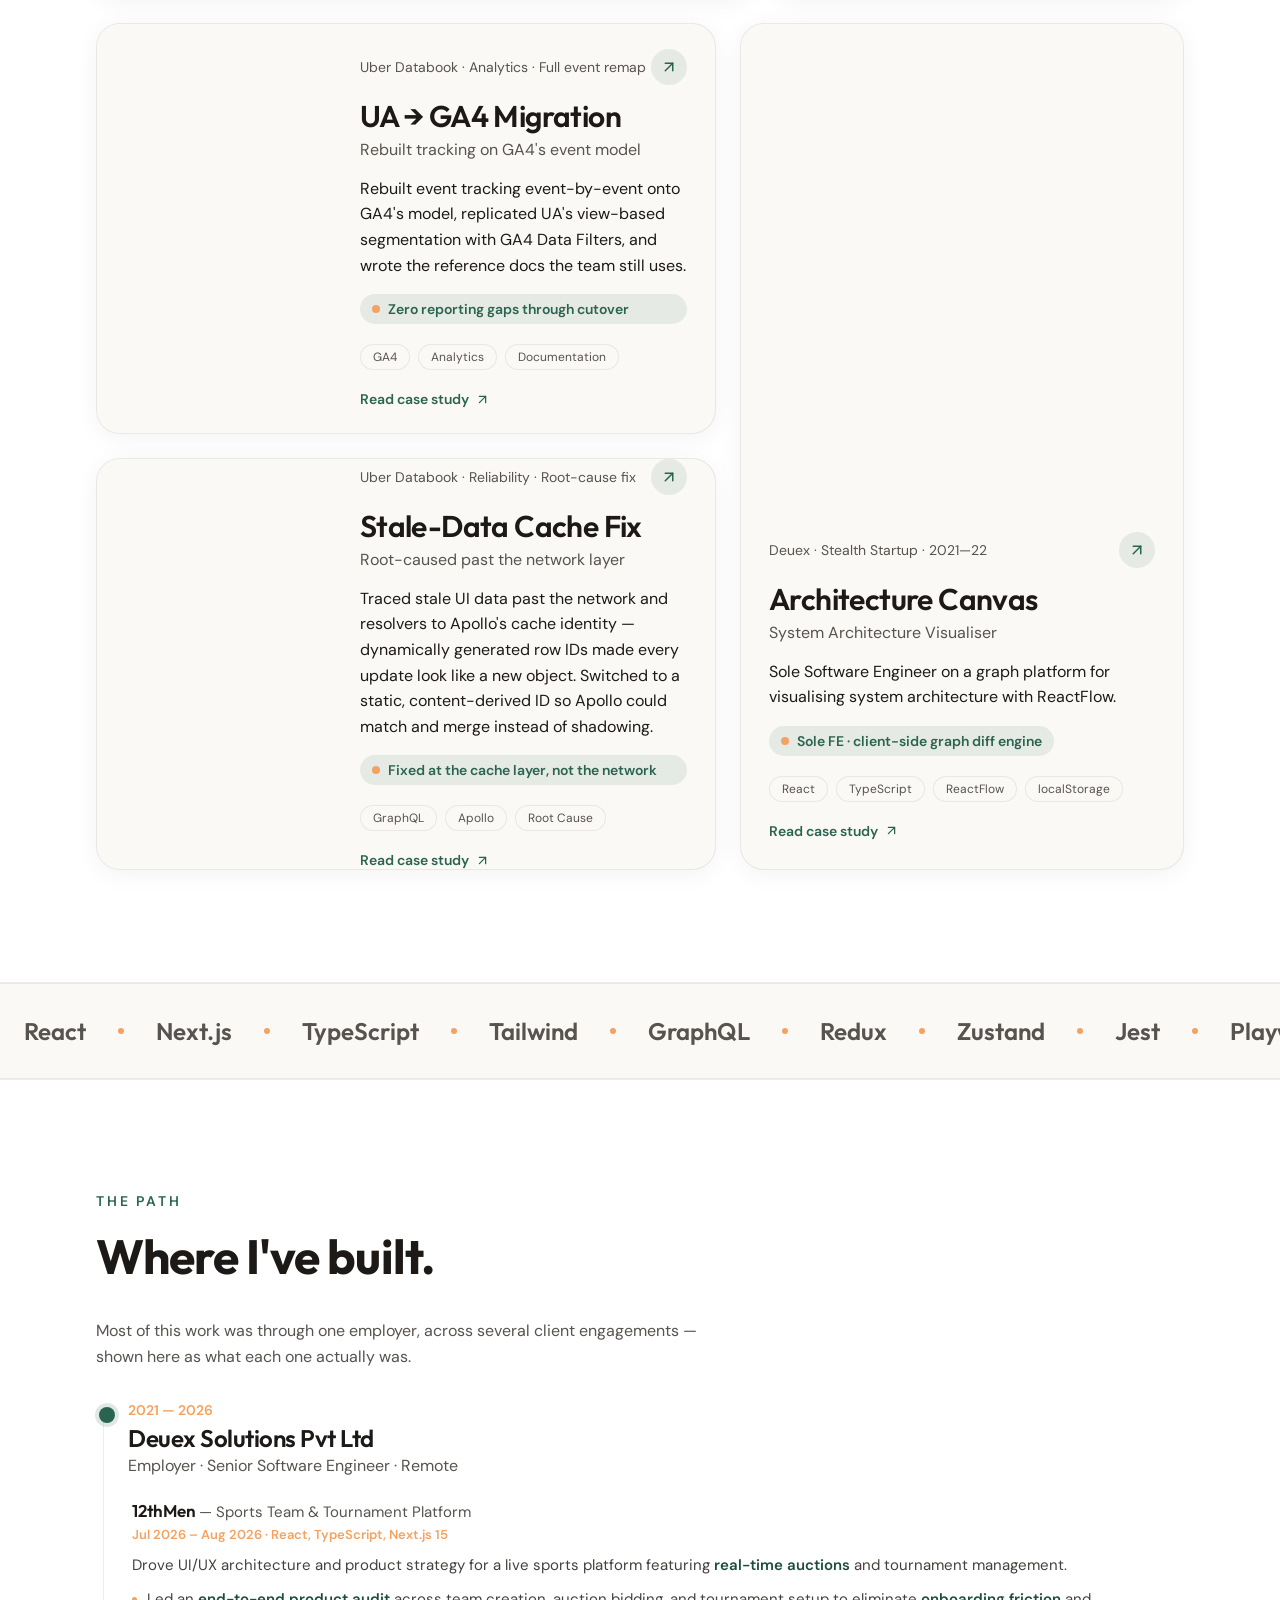
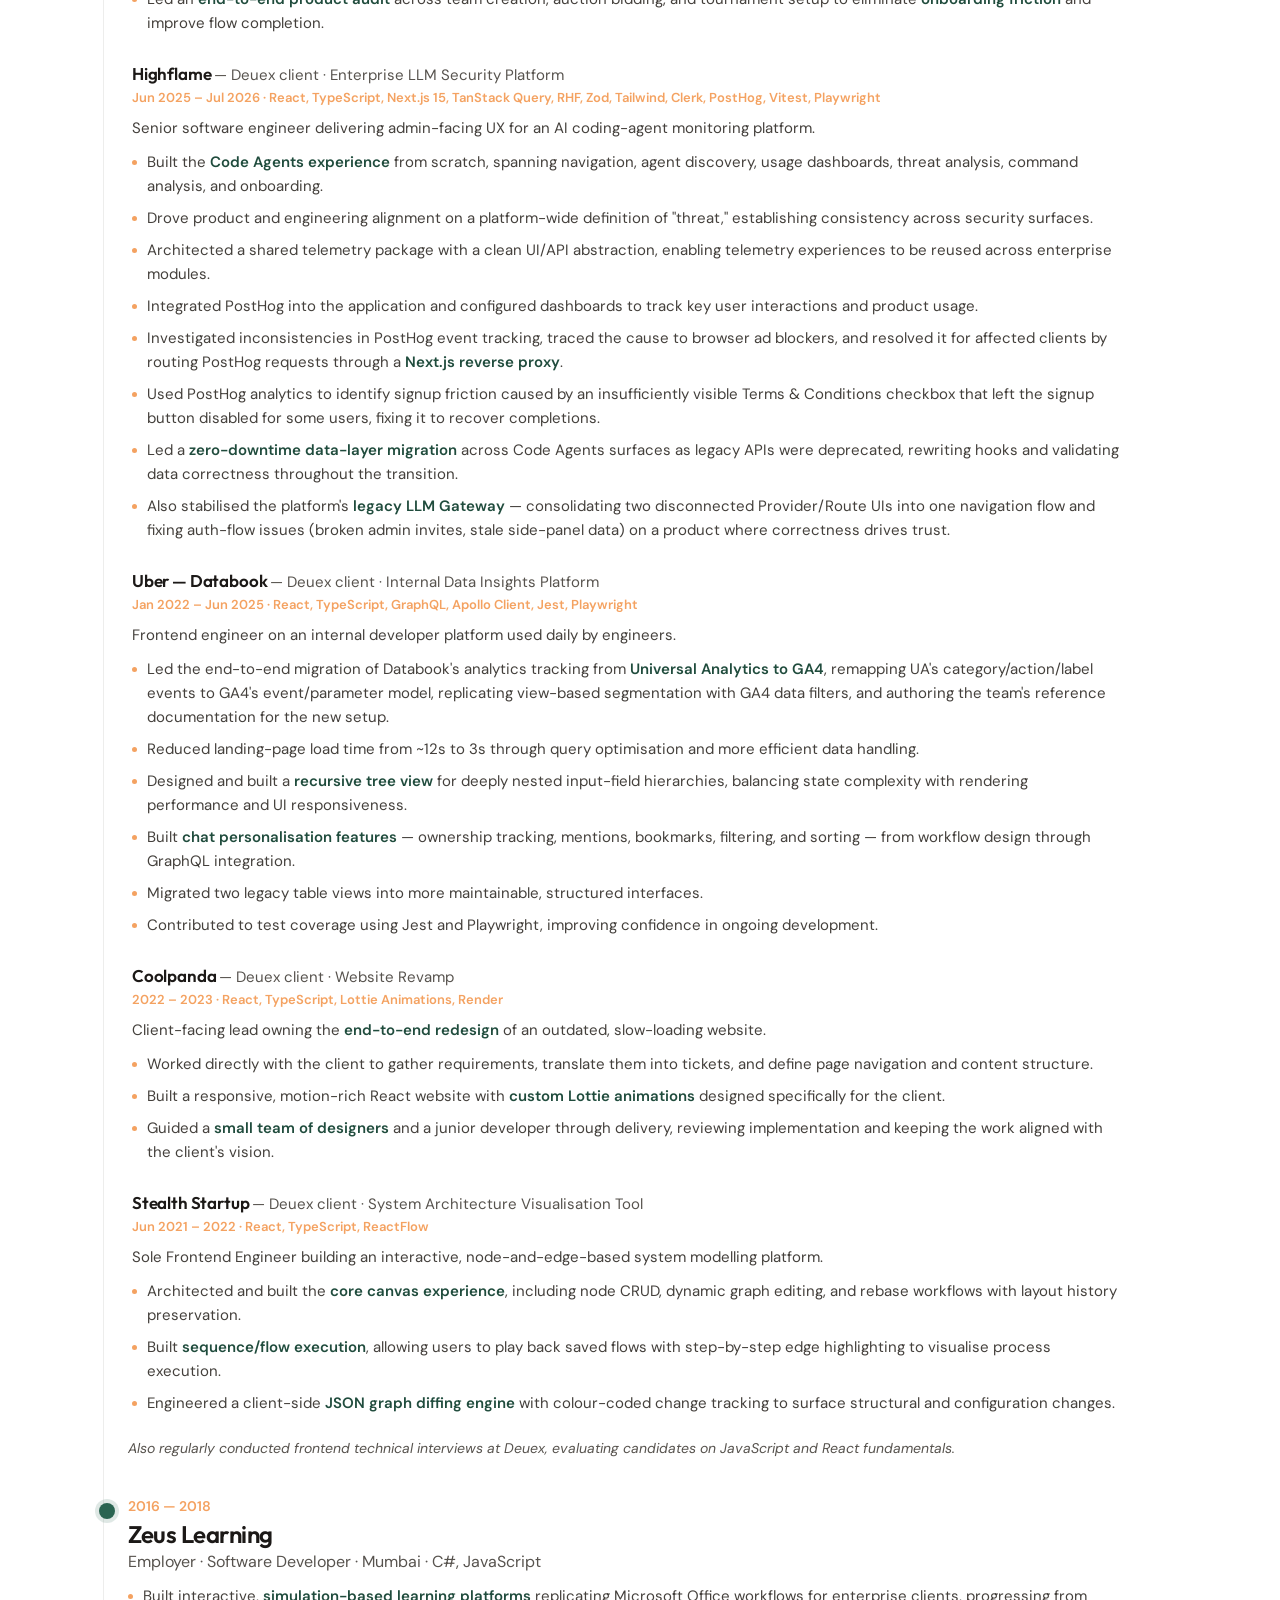
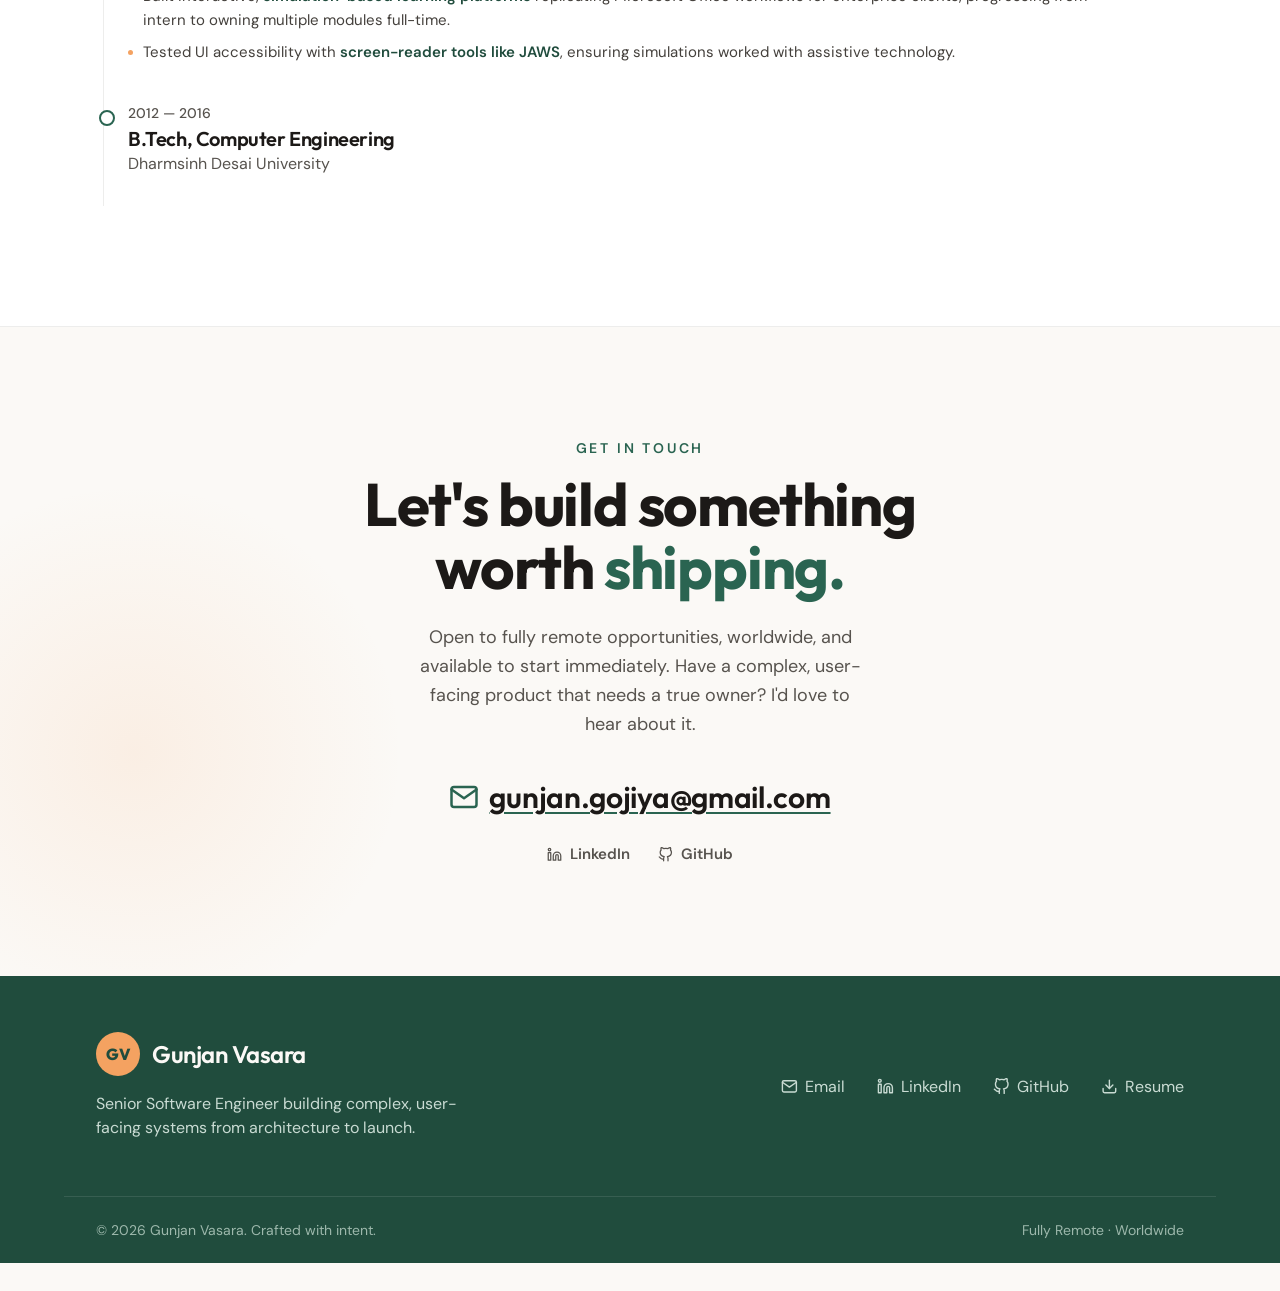
==== commit 3d5bd792: "Modularize CSS/JS into shared files; front-end optimization pass Modular structure (no build step): " ====
--- a/index.html
+++ b/index.html
@@ -6,6 +6,11 @@
     <meta name="viewport" content="width=device-width, initial-scale=1" />
     <meta name="description"
         content="Gunjan Vasara — Senior Software Engineer building complex, user-facing systems from architecture to launch." />
+
+    <link rel="preconnect" href="https://fonts.googleapis.com" />
+    <link rel="preconnect" href="https://fonts.gstatic.com" crossorigin />
+    <link rel="stylesheet"
+        href="https://fonts.googleapis.com/css2?family=DM+Sans:opsz,wght@9..40,400;9..40,500;9..40,600;9..40,700&family=Outfit:wght@400;500;600;700;800&display=swap" />
     <title>Gunjan Vasara — Senior Software Engineer</title>
 
     <link rel="canonical" href="https://gunjanvasara.dev/" />
@@ -17,16 +22,16 @@
     <meta property="og:description"
         content="Senior Frontend Engineer with 7+ years building and owning complex, user-facing systems end-to-end — case studies from Uber, an enterprise LLM security platform, and more." />
     <meta property="og:url" content="https://gunjanvasara.dev/" />
-    <meta property="og:image" content="https://gunjanvasara.dev/images/highflame-hero.png" />
-    <meta property="og:image:width" content="1360" />
-    <meta property="og:image:height" content="560" />
+    <meta property="og:image" content="https://gunjanvasara.dev/images/highflame-hero-og.jpg" />
+    <meta property="og:image:width" content="1200" />
+    <meta property="og:image:height" content="494" />
 
     <!-- Twitter Card -->
     <meta name="twitter:card" content="summary_large_image" />
     <meta name="twitter:title" content="Gunjan Vasara — Senior Software Engineer" />
     <meta name="twitter:description"
         content="Senior Frontend Engineer with 7+ years building and owning complex, user-facing systems end-to-end." />
-    <meta name="twitter:image" content="https://gunjanvasara.dev/images/highflame-hero.png" />
+    <meta name="twitter:image" content="https://gunjanvasara.dev/images/highflame-hero-og.jpg" />
 
     <link rel="icon" href="data:image/svg+xml,%3Csvg xmlns='http://www.w3.org/2000/svg' viewBox='0 0 32 32'%3E%3Crect width='32' height='32' rx='7' fill='%232a6451'/%3E%3Ctext x='16' y='22' font-family='Outfit,Arial,sans-serif' font-size='17' font-weight='700' fill='%23fbf9f6' text-anchor='middle'%3EGV%3C/text%3E%3C/svg%3E" />
 
@@ -45,1580 +50,8 @@
         "knowsAbout": ["React", "TypeScript", "Next.js", "Frontend Engineering", "UI/UX", "GraphQL"]
     }
     </script>
-    <style>
-        @import url('https://fonts.googleapis.com/css2?family=DM+Sans:opsz,wght@9..40,400;9..40,500;9..40,600;9..40,700&family=Outfit:wght@400;500;600;700;800&display=swap');
-
-        /* ---------- Design tokens ---------- */
-        :root {
-            --bg: #fbf9f6;
-            --surface: #ffffff;
-            --ink: #1c1917;
-            --ink-soft: #57534e;
-            --ink-body: #44403c;
-            --green: #2a6451;
-            --green-deep: #204c3d;
-            --sand: #f4a261;
-            --line: rgba(28, 25, 23, 0.08);
-            --dot: #d6d1c9;
-            --footer-ink: #c9dbd3;
-            --footer-ink-soft: #9db8ac;
-        }
-
-        /* ---------- Reset ---------- */
-        * {
-            box-sizing: border-box;
-        }
-
-        html {
-            background: var(--bg);
-            scroll-behavior: smooth;
-        }
-
-        body {
-            margin: 0;
-            background: var(--bg);
-            color: var(--ink);
-            font-family: 'DM Sans', sans-serif;
-            -webkit-font-smoothing: antialiased;
-            -moz-osx-font-smoothing: grayscale;
-        }
-
-        img {
-            max-width: 100%;
-            display: block;
-        }
-
-        a {
-            text-decoration: none;
-            color: inherit;
-        }
-
-        button {
-            font: inherit;
-            color: inherit;
-            cursor: pointer;
-            -webkit-tap-highlight-color: transparent;
-        }
-
-        html,
-        body {
-            overflow-x: clip;
-        }
-
-        ul,
-        ol {
-            margin: 0;
-            padding: 0;
-            list-style: none;
-        }
-
-        h1,
-        h2,
-        h3,
-        p {
-            margin: 0;
-        }
-
-        ::selection {
-            background: #2a6451;
-            color: #fff;
-        }
-
-        @media (prefers-reduced-motion: reduce) {
-            * {
-                animation: none !important;
-                transition: none !important;
-                scroll-behavior: auto !important;
-            }
-        }
-
-        /* ---------- Ambient glows ---------- */
-        .glow-green {
-            position: relative;
-        }
-
-        .glow-green::before {
-            content: '';
-            position: absolute;
-            width: 60vw;
-            height: 60vw;
-            max-width: 900px;
-            max-height: 900px;
-            top: -20%;
-            right: -15%;
-            background: radial-gradient(circle, rgba(42, 100, 81, 0.1) 0%, rgba(42, 100, 81, 0) 68%);
-            pointer-events: none;
-            z-index: 0;
-        }
-
-        .glow-sand {
-            position: relative;
-        }
-
-        .glow-sand::after {
-            content: '';
-            position: absolute;
-            width: 45vw;
-            height: 45vw;
-            max-width: 700px;
-            max-height: 700px;
-            bottom: -10%;
-            left: -12%;
-            background: radial-gradient(circle, rgba(244, 162, 97, 0.12) 0%, rgba(244, 162, 97, 0) 66%);
-            pointer-events: none;
-            z-index: 0;
-        }
-
-        /* ---------- Layout helpers ---------- */
-        .wrap {
-            max-width: 72rem;
-            /* max-w-6xl */
-            margin: 0 auto;
-            padding: 0 1.25rem;
-        }
-
-        @media (min-width: 768px) {
-            .wrap {
-                padding: 0 2rem;
-            }
-        }
-
-        .section {
-            padding-block: 4rem;
-        }
-
-        @media (min-width: 640px) {
-            .section {
-                padding-block: 5rem;
-            }
-        }
-
-        @media (min-width: 768px) {
-            .section {
-                padding-block: 7rem;
-            }
-        }
-
-        .eyebrow {
-            font-family: 'DM Sans', sans-serif;
-            font-size: 0.875rem;
-            text-transform: uppercase;
-            letter-spacing: 0.2em;
-            color: var(--green);
-            font-weight: 600;
-        }
-
-        /* ---------- Reveal-on-scroll ---------- */
-        .reveal {
-            opacity: 0;
-            transform: translateY(20px);
-            transition: opacity 0.6s ease-out, transform 0.6s ease-out;
-        }
-
-        .reveal.in {
-            opacity: 1;
-            transform: translateY(0);
-        }
-
-        .reveal-delay-1 {
-            transition-delay: 0.08s;
-        }
-
-        .reveal-delay-2 {
-            transition-delay: 0.16s;
-        }
-
-        .reveal-delay-3 {
-            transition-delay: 0.24s;
-        }
-
-        .reveal-delay-4 {
-            transition-delay: 0.32s;
-        }
-
-        /* ============================================================
-   NAV
-   ============================================================ */
-        .nav {
-            position: fixed;
-            top: 0;
-            left: 0;
-            right: 0;
-            z-index: 50;
-            transition: background-color 0.3s ease, backdrop-filter 0.3s ease, border-color 0.3s ease;
-            opacity: 0;
-            transform: translateY(-70px);
-            animation: navIn 0.6s ease-out 0.4s forwards;
-        }
-
-        @keyframes navIn {
-            to {
-                opacity: 1;
-                transform: translateY(0);
-            }
-        }
-
-        .nav.scrolled {
-            background: rgba(251, 249, 246, 0.8);
-            backdrop-filter: blur(20px);
-            -webkit-backdrop-filter: blur(20px);
-            border-bottom: 1px solid var(--line);
-        }
-
-        .nav-inner {
-            max-width: 72rem;
-            margin: 0 auto;
-            padding: 0 1.25rem;
-            height: 4rem;
-            display: flex;
-            align-items: center;
-            justify-content: space-between;
-        }
-
-        @media (min-width: 768px) {
-            .nav-inner {
-                padding: 0 2rem;
-                height: 5rem;
-            }
-        }
-
-        .nav-logo {
-            font-family: 'Outfit', sans-serif;
-            font-weight: 700;
-            font-size: 1.125rem;
-            letter-spacing: -0.01em;
-            display: flex;
-            align-items: center;
-            gap: 0.5rem;
-        }
-
-        .nav-mono {
-            width: 2rem;
-            height: 2rem;
-            border-radius: 999px;
-            background: var(--green);
-            color: #fff;
-            display: grid;
-            place-items: center;
-            font-size: 0.875rem;
-        }
-
-        .nav-logo-name {
-            display: none;
-        }
-
-        @media (min-width: 640px) {
-            .nav-logo-name {
-                display: inline;
-            }
-        }
-
-        .nav-links {
-            display: none;
-            align-items: center;
-            gap: 2rem;
-        }
-
-        @media (min-width: 768px) {
-            .nav-links {
-                display: flex;
-            }
-        }
-
-        .nav-link {
-            font-size: 0.875rem;
-            color: var(--ink-soft);
-            transition: color 0.2s ease;
-            margin-right: 2rem;
-        }
-
-        .nav-link:hover {
-            color: var(--green);
-        }
-
-        .nav-mobile-toggle {
-            display: grid;
-            place-items: center;
-            border-radius: 999px;
-            border: 1px solid var(--line);
-            background: #fff;
-            color: var(--ink);
-            padding: 0.625rem;
-        }
-
-        @media (min-width: 768px) {
-            .nav-mobile-toggle {
-                display: none;
-            }
-        }
-
-        .nav-actions {
-            display: none;
-            gap: 10px;
-        }
-
-        @media (min-width: 768px) {
-            .nav-actions {
-                display: flex;
-            }
-        }
-
-        .nav-mobile-panel {
-            display: none;
-            overflow: hidden;
-            background: var(--bg);
-            border-bottom: 1px solid var(--line);
-        }
-
-        .nav-mobile-panel.open {
-            display: block;
-        }
-
-        .nav-mobile-inner {
-            padding: 1.5rem 1.25rem;
-            display: flex;
-            flex-direction: column;
-            gap: 0.75rem;
-        }
-
-        .nav-mobile-link {
-            font-family: 'Outfit', sans-serif;
-            font-size: 1.5rem;
-            font-weight: 600;
-        }
-
-        .btn-resume-mobile {
-            border-radius: 0.5rem;
-            background: #fff;
-            color: var(--ink);
-            font-weight: 500;
-            padding: 0.75rem 1.25rem;
-            margin-top: 0.5rem;
-            display: flex;
-            align-items: center;
-            justify-content: center;
-            gap: 0.5rem;
-            border: 1px solid var(--line);
-            box-shadow: 0 4px 24px rgba(28, 25, 23, 0.05);
-            transition: border-color 0.2s ease, color 0.2s ease;
-        }
-
-        .btn-resume-mobile:hover {
-            border-color: var(--green);
-            color: var(--green);
-        }
-
-        .icon {
-            width: 1em;
-            height: 1em;
-            display: inline-block;
-            vertical-align: -0.125em;
-        }
-
-        /* ============================================================
-   HERO
-   ============================================================ */
-        .hero {
-            position: relative;
-            overflow: hidden;
-            padding-top: 7rem;
-            padding-bottom: 4rem;
-            background: var(--bg);
-        }
-
-        @media (min-width: 640px) {
-            .hero {
-                padding-top: 8rem;
-                padding-bottom: 5rem;
-            }
-        }
-
-        @media (min-width: 768px) {
-            .hero {
-                padding-top: 10rem;
-                padding-bottom: 6rem;
-            }
-        }
-
-        .hero-grid {
-            position: relative;
-            z-index: 1;
-            display: grid;
-            grid-template-columns: 1fr;
-            gap: 2.5rem;
-            align-items: center;
-        }
-
-        @media (min-width: 1024px) {
-            .hero-grid {
-                grid-template-columns: repeat(12, 1fr);
-                gap: 2.5rem;
-            }
-
-            .hero-copy {
-                grid-column: span 7;
-            }
-
-            .hero-card-col {
-                grid-column: span 5;
-            }
-        }
-
-        .hero-badge {
-            display: inline-flex;
-            align-items: center;
-            gap: 0.5rem;
-            font-size: 0.875rem;
-            color: var(--ink-soft);
-            opacity: 0;
-            animation: fadeUp 0.6s ease-out 0.12s forwards;
-        }
-
-        .dot-sand {
-            width: 0.5rem;
-            height: 0.5rem;
-            border-radius: 999px;
-            background: var(--sand);
-            flex-shrink: 0;
-        }
-
-        .dot-green {
-            width: 0.5rem;
-            height: 0.5rem;
-            border-radius: 999px;
-            background: var(--green);
-            flex-shrink: 0;
-        }
-
-        @keyframes fadeUp {
-            from {
-                opacity: 0;
-                transform: translateY(22px);
-            }
-
-            to {
-                opacity: 1;
-                transform: translateY(0);
-            }
-        }
-
-        .hero-headline {
-            font-family: 'Outfit', sans-serif;
-            font-weight: 400;
-            letter-spacing: -0.02em;
-            margin-top: 1.5rem;
-            font-size: 3rem;
-        }
-
-        @media (min-width: 640px) {
-            .hero-headline {
-                font-size: 3.75rem;
-            }
-        }
-
-        @media (min-width: 1024px) {
-            .hero-headline {
-                font-size: 4.5rem;
-            }
-        }
-
-        .hero-headline span {
-            display: block;
-            overflow: hidden;
-        }
-
-        .hero-headline span span {
-            display: block;
-            opacity: 0;
-            transform: translateY(22px);
-            animation: fadeUp 0.6s ease-out forwards;
-        }
-
-        .hero-headline span:nth-child(1) span {
-            animation-delay: 0.2s;
-        }
-
-        .hero-subtitle {
-            font-family: 'DM Sans', sans-serif;
-            font-size: 1.0625rem;
-            font-weight: 500;
-            color: var(--ink-soft);
-            margin-top: 0.75rem;
-            opacity: 0;
-            animation: fadeUp 0.6s ease-out 0.3s forwards;
-        }
-
-        .hero-support {
-            font-size: 1.125rem;
-            color: var(--ink-soft);
-            line-height: 1.6;
-            margin-top: 1.25rem;
-            max-width: 36rem;
-            opacity: 0;
-            animation: fadeUp 0.6s ease-out 0.36s forwards;
-        }
-
-        @media (min-width: 768px) {
-            .hero-support {
-                font-size: 1.25rem;
-            }
-        }
-
-        .hero-actions {
-            display: flex;
-            flex-direction: column;
-            gap: 0.75rem;
-            margin-top: 2rem;
-            opacity: 0;
-            animation: fadeUp 0.6s ease-out 0.44s forwards;
-        }
-
-        @media (min-width: 640px) {
-            .hero-actions {
-                flex-direction: row;
-            }
-        }
-
-        .btn-primary {
-            border-radius: 0.5rem;
-            background: var(--green);
-            color: #fff;
-            font-weight: 600;
-            padding: 0.875rem 1.75rem;
-            display: inline-flex;
-            align-items: center;
-            justify-content: center;
-            gap: 0.5rem;
-            border: none;
-            transition: background-color 0.2s ease, transform 0.15s ease;
-        }
-
-        .btn-primary:hover {
-            background: var(--green-deep);
-            transform: translateY(-2px) scale(1.02);
-        }
-
-        .btn-secondary {
-            border-radius: 0.5rem;
-            background: #fff;
-            border: 1px solid var(--line);
-            font-weight: 600;
-            padding: 0.875rem 1.75rem;
-            display: inline-flex;
-            align-items: center;
-            justify-content: center;
-            gap: 0.5rem;
-            box-shadow: 0 4px 24px rgba(28, 25, 23, 0.05);
-            transition: transform 0.15s ease;
-        }
-
-        .btn-secondary:hover {
-            transform: translateY(-2px) scale(1.02);
-        }
-
-        .hero-card {
-            position: relative;
-            display: block;
-            border-radius: 2rem;
-            background: #fff;
-            border: 1px solid var(--line);
-            box-shadow: 0 18px 50px rgba(28, 25, 23, 0.1);
-            padding: 2rem;
-            overflow: hidden;
-            opacity: 0;
-            animation: cardIn 0.7s ease-out 0.45s forwards;
-            transition: box-shadow 0.3s ease, transform 0.3s ease;
-        }
-
-        .hero-card:hover {
-            box-shadow: 0 22px 55px rgba(28, 25, 23, 0.14);
-            transform: translateY(-4px);
-        }
-
-        @keyframes cardIn {
-            from {
-                opacity: 0;
-                transform: scale(0.94) translateY(20px);
-            }
-
-            to {
-                opacity: 1;
-                transform: scale(1) translateY(0);
-            }
-        }
-
-        .hero-card::before {
-            content: '';
-            position: absolute;
-            top: -2.5rem;
-            right: -2.5rem;
-            width: 10rem;
-            height: 10rem;
-            border-radius: 999px;
-            background: rgba(42, 100, 81, 0.06);
-        }
-
-        .hero-card::after {
-            content: '';
-            position: absolute;
-            bottom: -3rem;
-            left: -2rem;
-            width: 8rem;
-            height: 8rem;
-            border-radius: 999px;
-            background: rgba(244, 162, 97, 0.06);
-        }
-
-        .hero-card-inner {
-            position: relative;
-        }
-
-        .hero-work-marker {
-            width: 2.25rem;
-            height: 2.25rem;
-            border-radius: 999px;
-            background: rgba(42, 100, 81, 0.1);
-            display: grid;
-            place-items: center;
-        }
-
-        .hero-work-label {
-            font-family: 'DM Sans', sans-serif;
-            font-size: 0.8125rem;
-            text-transform: uppercase;
-            letter-spacing: 0.14em;
-            color: var(--green);
-            font-weight: 600;
-        }
-
-        .hero-work-title {
-            font-family: 'Outfit', sans-serif;
-            font-weight: 600;
-            font-size: 1.25rem;
-            letter-spacing: -0.01em;
-            margin-top: 0.5rem;
-            line-height: 1.35;
-        }
-
-        .hero-work-text {
-            font-size: 0.9375rem;
-            color: var(--ink-soft);
-            line-height: 1.6;
-            margin-top: 0.75rem;
-        }
-
-        .hero-card-footer {
-            margin-top: 1.5rem;
-            padding-top: 1.5rem;
-            border-top: 1px solid var(--line);
-        }
-
-        .hero-proofline {
-            display: flex;
-            align-items: center;
-            gap: 0.5rem;
-        }
-
-        .hero-proofline span {
-            font-size: 0.875rem;
-            font-weight: 600;
-            color: var(--green);
-        }
-
-        .hero-social {
-            display: flex;
-            align-items: center;
-            gap: 0.5rem;
-        }
-
-        .social-btn {
-            width: 2.25rem;
-            height: 2.25rem;
-            border-radius: 999px;
-            background: var(--bg);
-            border: 1px solid var(--line);
-            display: grid;
-            place-items: center;
-            color: var(--ink-soft);
-            transition: color 0.2s ease, border-color 0.2s ease;
-        }
-
-        .social-btn:hover {
-            color: var(--green);
-            border-color: var(--green);
-        }
-
-        /* ============================================================
-   MARQUEE
-   ============================================================ */
-        .marquee-section {
-            padding: 2rem 0;
-            border-top: 1px solid var(--line);
-            border-bottom: 1px solid var(--line);
-            background: var(--bg);
-            overflow: hidden;
-        }
-
-        .marquee-track {
-            display: flex;
-            width: max-content;
-            animation: marquee 26s linear infinite;
-        }
-
-        .marquee-track:hover {
-            animation-play-state: paused;
-        }
-
-        @keyframes marquee {
-            from {
-                transform: translateX(0);
-            }
-
-            to {
-                transform: translateX(-50%);
-            }
-        }
-
-        .marquee-item {
-            display: flex;
-            align-items: center;
-            flex-shrink: 0;
-        }
-
-        .marquee-item span.word {
-            font-family: 'Outfit', sans-serif;
-            font-weight: 600;
-            font-size: 1.5rem;
-            color: var(--ink-soft);
-            margin: 0 1.5rem;
-            white-space: nowrap;
-        }
-
-        @media (min-width: 768px) {
-            .marquee-item span.word {
-                font-size: 1.5rem;
-            }
-        }
-
-        .marquee-item .marquee-dot {
-            width: 0.375rem;
-            height: 0.375rem;
-            border-radius: 999px;
-            background: var(--sand);
-            margin: 0 0.5rem;
-            flex-shrink: 0;
-        }
-
-        /* ============================================================
-   WORK
-   ============================================================ */
-        .work-section {
-            background: var(--surface);
-            border-top: 1px solid var(--line);
-            border-bottom: 1px solid var(--line);
-        }
-
-        .work-head {
-            display: flex;
-            flex-direction: column;
-            gap: 1.5rem;
-            margin-bottom: 3rem;
-        }
-
-        @media (min-width: 768px) {
-            .work-head {
-                flex-direction: row;
-                align-items: flex-end;
-                justify-content: space-between;
-            }
-        }
-
-        .work-title {
-            font-family: 'Outfit', sans-serif;
-            font-weight: 700;
-            font-size: 2.25rem;
-            letter-spacing: -0.02em;
-            margin-top: 1rem;
-        }
-
-        @media (min-width: 768px) {
-            .work-title {
-                font-size: 3rem;
-            }
-        }
-
-        .work-grid {
-            display: grid;
-            grid-template-columns: 1fr;
-            gap: 1.25rem;
-        }
-
-        @media (min-width: 768px) {
-            .work-grid {
-                grid-template-columns: 1fr 1fr;
-                gap: 1.5rem;
-            }
-        }
-
-        @media (min-width: 1024px) {
-            .work-grid {
-                grid-template-columns: repeat(12, 1fr);
-            }
-        }
-
-        /* 5-card mosaic container: below 1024px everything just stacks in
-           reading order (row1 cards, then uber-col cards, then Stealth Startup);
-           the row wrappers become row-direction flex only at desktop width
-           (see the @media (min-width: 1024px) block further down). */
-        .work-grid.mosaic {
-            display: flex;
-            flex-direction: column;
-            gap: 1.25rem;
-        }
-
-        .mosaic-row1,
-        .mosaic-row2,
-        .mosaic-uber-col {
-            display: flex;
-            flex-direction: column;
-            gap: 1.25rem;
-        }
-
-        @media (min-width: 768px) {
-            .work-grid.mosaic,
-            .mosaic-row1,
-            .mosaic-row2,
-            .mosaic-uber-col {
-                gap: 1.5rem;
-            }
-        }
-
-        /* Tablet tier: once there's room for two cards side by side without
-           cramping (~640px), pair up the Highflame/Coolpanda cards and the
-           UA->GA4/Cache Fix cards into simple 2-up rows. Stealth Startup (Canvas)
-           stays full-width since it's the tallest/most detailed card and
-           doesn't have a natural partner. This is an intermediate step between
-           mobile's single column and the bespoke desktop mosaic at 1024px,
-           which still fully overrides these ratios below. */
-        @media (min-width: 640px) {
-            .mosaic-row1,
-            .mosaic-uber-col {
-                flex-direction: row;
-                align-items: stretch;
-            }
-
-            .mosaic-row1 > .work-card,
-            .mosaic-uber-col > .work-card {
-                flex: 1 1 0;
-                min-width: 0;
-            }
-        }
-
-        .work-card {
-            grid-column: span 1;
-        }
-
-        @media (min-width: 1024px) {
-            .work-card.span-7 {
-                grid-column: span 7;
-            }
-
-            .work-card.span-5 {
-                grid-column: span 5;
-            }
-
-            .work-card.span-8 {
-                grid-column: span 8;
-            }
-
-            .work-card.span-6 {
-                grid-column: span 6;
-            }
-
-            .work-card.span-4 {
-                grid-column: span 4;
-            }
-
-            .work-card.span-12 {
-                grid-column: span 12;
-            }
-
-            .work-card.row-span-2 {
-                grid-row: span 2;
-            }
-        }
-
-        .work-img-wrap.img-hero img,
-        .work-img-wrap.img-hero video {
-            height: 16rem;
-        }
-
-        @media (min-width: 1024px) {
-            .work-img-wrap.img-hero {
-                flex: 1 1 auto;
-                min-height: 34rem;
-            }
-
-            .work-img-wrap.img-hero img,
-            .work-img-wrap.img-hero video {
-                height: 100%;
-            }
-
-            .work-img-wrap.img-tall img,
-            .work-img-wrap.img-tall video {
-                height: 20rem;
-            }
-
-            .work-img-wrap.img-banner img,
-            .work-img-wrap.img-banner video {
-                height: 20rem;
-            }
-
-            .work-card.hero-card .work-card-link {
-                display: flex;
-                flex-direction: column;
-            }
-
-            /* ---- 5-card mosaic (Highflame / Coolpanda / Uber pair / Stealth Startup) ---- */
-            /* Row1 split (Highflame:Coolpanda) and Row2 split (Uber column:Stealth Startup)
-               use slightly different ratios on purpose (60/40 vs 57/43) - matching the
-               reference mockup, where the two column dividers are NOT vertically aligned. */
-            .mosaic-row1 {
-                flex-direction: row;
-                align-items: stretch;
-            }
-
-            .mosaic-row1 .mosaic-hf {
-                flex: 0 0 60.26%;
-                max-width: 60.26%;
-            }
-
-            .mosaic-row1 .mosaic-cp {
-                flex: 1 1 auto;
-                min-width: 0;
-            }
-
-            .mosaic-row2 {
-                flex-direction: row;
-                align-items: stretch;
-            }
-
-            .mosaic-uber-col {
-                flex: 0 0 56.98%;
-                max-width: 56.98%;
-                display: flex;
-                flex-direction: column;
-                gap: 1.5rem;
-            }
-
-            .mosaic-uber-col .work-card {
-                flex: 1 1 0;
-                min-height: 0;
-            }
-
-            .mosaic-row2 .mosaic-sh {
-                flex: 1 1 auto;
-                min-width: 0;
-            }
-
-            /* wide-short cards: image left, text right, instead of stacked */
-            .work-card-link.horiz {
-                display: flex;
-                flex-direction: row;
-                height: 100%;
-            }
-
-            .work-card-link.horiz .work-img-wrap {
-                flex: 0 0 38%;
-                height: 100%;
-            }
-
-            .work-card-link.horiz .work-img-wrap img,
-            .work-card-link.horiz .work-img-wrap video {
-                height: 100%;
-                object-position: left center;
-            }
-
-            .work-card-link.horiz .work-card-body {
-                flex: 1 1 auto;
-                min-width: 0;
-                display: flex;
-                flex-direction: column;
-                justify-content: center;
-            }
-
-            .work-card-link.horiz .work-card-summary {
-                display: none;
-            }
-
-            /* the UA -> GA4 and Cache Fix cards are now tall enough (matched
-               to the Canvas card's height) to fit their summary line. */
-            .mosaic-ga .work-card-link.horiz .work-card-summary,
-            .mosaic-cf .work-card-link.horiz .work-card-summary {
-                display: block;
-            }
-
-            .mosaic-sh .work-img-wrap {
-                flex: 1 1 auto;
-                min-height: 30rem;
-            }
-
-            .mosaic-sh .work-img-wrap img,
-            .mosaic-sh .work-img-wrap video {
-                height: 100%;
-            }
-
-            .mosaic-sh .work-card-link {
-                display: flex;
-                flex-direction: column;
-            }
-        }
-
-        .work-card-link {
-            display: block;
-            height: 100%;
-            border-radius: 1.5rem;
-            background: var(--bg);
-            border: 1px solid var(--line);
-            box-shadow: 0 4px 24px rgba(28, 25, 23, 0.05);
-            overflow: hidden;
-            transition: box-shadow 0.3s ease, transform 0.3s ease;
-        }
-
-        .work-card-link:hover {
-            box-shadow: 0 18px 50px rgba(28, 25, 23, 0.1);
-            transform: translateY(-5px);
-        }
-
-        .work-img-wrap {
-            overflow: hidden;
-        }
-
-        /* Mobile-first image sizing: use aspect-ratio instead of a fixed
-           pixel height so the crop scales fluidly with the card's actual
-           width at every viewport, rather than jumping between two fixed
-           heights (which, combined with a single full-width column, used to
-           stretch the image to an extreme, overly-wide-and-short crop on
-           larger phones/small tablets). Single-column mobile gets a taller,
-           more portrait-leaning crop for a stronger full-bleed hero feel;
-           once cards pair up at the tablet tier the crop flattens back out
-           to a standard landscape ratio. Desktop (1024px+) restores the
-           original fixed-height behavior, since the hero/tall/banner/horiz/
-           canvas variants below already take over sizing at that width. */
-        .work-img-wrap img,
-        .work-img-wrap video {
-            width: 100%;
-            aspect-ratio: 16 / 9;
-            object-fit: cover;
-            transition: transform 0.5s ease;
-            background: var(--bg);
-        }
-
-        @media (min-width: 1024px) {
-            .work-img-wrap img,
-            .work-img-wrap video {
-                aspect-ratio: auto;
-                height: 16rem;
-            }
-        }
-
-        .work-card-link:hover .work-img-wrap img,
-        .work-card-link:hover .work-img-wrap video {
-            transform: scale(1.03);
-        }
-
-        .work-card-body {
-            padding: clamp(1.25rem, 1rem + 2vw, 1.75rem);
-        }
-
-        .work-card-top {
-            display: flex;
-            align-items: center;
-            justify-content: space-between;
-        }
-
-        .work-card-meta {
-            font-size: 0.875rem;
-            color: var(--ink-soft);
-        }
-
-        .work-arrow-btn {
-            width: 2.25rem;
-            height: 2.25rem;
-            border-radius: 999px;
-            background: rgba(42, 100, 81, 0.1);
-            display: grid;
-            place-items: center;
-            color: var(--green);
-            transition: background-color 0.2s ease, color 0.2s ease;
-            flex-shrink: 0;
-        }
-
-        .work-card-link:hover .work-arrow-btn {
-            background: var(--green);
-            color: #fff;
-        }
-
-        .work-card-name {
-            font-family: 'Outfit', sans-serif;
-            font-weight: 600;
-            font-size: clamp(1.5rem, 1.3rem + 1vw, 1.875rem);
-            letter-spacing: -0.02em;
-            margin-top: 0.75rem;
-        }
-
-        .work-card-subtitle {
-            color: var(--ink-soft);
-            margin-top: 0.25rem;
-        }
-
-        .work-card-summary {
-            line-height: 1.6;
-            margin-top: 1rem;
-        }
-
-        .work-metric-pill {
-            display: inline-flex;
-            align-items: center;
-            gap: 0.5rem;
-            border-radius: 999px;
-            background: rgba(42, 100, 81, 0.1);
-            color: var(--green);
-            font-size: 0.875rem;
-            font-weight: 600;
-            padding: 0.375rem 0.75rem;
-            margin-top: 1rem;
-        }
-
-        .work-tags {
-            display: flex;
-            flex-wrap: wrap;
-            gap: 0.5rem;
-            margin-top: 1.25rem;
-        }
-
-        .tag-pill {
-            font-size: 0.75rem;
-            border-radius: 999px;
-            background: var(--bg);
-            border: 1px solid var(--line);
-            padding: 0.25rem 0.75rem;
-            color: var(--ink-soft);
-        }
-
-        .work-card-cta {
-            display: inline-flex;
-            align-items: center;
-            gap: 0.375rem;
-            font-size: 0.875rem;
-            font-weight: 600;
-            color: var(--green);
-            margin-top: 1.25rem;
-            transition: gap 0.2s ease;
-        }
-
-        .work-card-link:hover .work-card-cta {
-            gap: 0.625rem;
-        }
-
-        /* ============================================================
-   EXPERIENCE
-   ============================================================ */
-        .experience-section {
-            background: #fff;
-            border-top: 1px solid var(--line);
-            border-bottom: 1px solid var(--line);
-        }
-
-        .experience-grid {
-            max-width: 64rem;
-        }
-
-        .experience-heading {
-            font-family: 'Outfit', sans-serif;
-            font-weight: 700;
-            font-size: 2.25rem;
-            letter-spacing: -0.02em;
-            margin-top: 1rem;
-            margin-bottom: 2.5rem;
-        }
-
-        @media (min-width: 768px) {
-            .experience-heading {
-                font-size: 3rem;
-            }
-        }
-
-        .exp-intro {
-            font-size: 1rem;
-            color: var(--ink-soft);
-            line-height: 1.6;
-            margin-top: -0.5rem;
-            margin-bottom: 2rem;
-            max-width: 38rem;
-        }
-
-        .timeline {
-            position: relative;
-            padding-left: 2rem;
-        }
-
-        .timeline::before {
-            content: '';
-            position: absolute;
-            left: 7px;
-            top: 0.5rem;
-            bottom: 0.5rem;
-            width: 1px;
-            background: var(--line);
-        }
-
-        .timeline-item {
-            position: relative;
-            padding-bottom: 2.5rem;
-        }
-
-        .timeline-dot {
-            position: absolute;
-            left: -29px;
-            top: 0.375rem;
-            width: 1rem;
-            height: 1rem;
-            border-radius: 999px;
-            background: var(--green);
-            box-shadow: 0 0 0 4px rgba(42, 100, 81, 0.15);
-        }
-
-        .timeline-dot.outline {
-            background: #fff;
-            border: 2px solid var(--green);
-            box-shadow: none;
-        }
-
-        .timeline-period {
-            font-size: 0.875rem;
-            color: var(--sand);
-            font-weight: 600;
-        }
-
-        .timeline-item.education .timeline-period {
-            color: var(--ink-soft);
-            font-weight: 500;
-        }
-
-        .timeline-company {
-            font-family: 'Outfit', sans-serif;
-            font-weight: 600;
-            font-size: 1.5rem;
-            letter-spacing: -0.02em;
-            margin-top: 0.25rem;
-        }
-
-        .timeline-item.education .timeline-company {
-            font-size: 1.25rem;
-        }
-
-        .timeline-role {
-            color: var(--ink-soft);
-            margin-top: 0.125rem;
-        }
-
-        /* ---- Nested client engagements within an employer ---- */
-        .exp-clients {
-            margin-top: 1.5rem;
-            display: flex;
-            flex-direction: column;
-            gap: 1.75rem;
-        }
-
-        .exp-client {
-            padding-left: 0.25rem;
-        }
-
-        .exp-client-title {
-            font-family: 'Outfit', sans-serif;
-            font-weight: 600;
-            font-size: 1.0625rem;
-            letter-spacing: -0.01em;
-            color: var(--ink);
-        }
-
-        .exp-client-title span {
-            font-family: 'DM Sans', sans-serif;
-            font-weight: 400;
-            color: var(--ink-soft);
-            font-size: 0.9375rem;
-            letter-spacing: normal;
-        }
-
-        .exp-client-meta {
-            font-size: 0.8125rem;
-            color: var(--sand);
-            font-weight: 600;
-            margin-top: 0.25rem;
-        }
-
-        .exp-client-summary {
-            color: var(--ink-body);
-            font-size: 0.9375rem;
-            line-height: 1.6;
-            margin-top: 0.625rem;
-        }
-
-        .exp-client-bullets {
-            margin-top: 0.625rem;
-            display: flex;
-            flex-direction: column;
-            gap: 0.5rem;
-        }
-
-        .exp-client-bullets li {
-            position: relative;
-            padding-left: 0.9375rem;
-            color: var(--ink-body);
-            font-size: 0.9375rem;
-            line-height: 1.6;
-        }
-
-        .exp-client-bullets .bullet {
-            position: absolute;
-            left: 0;
-            top: 0.625rem;
-            width: 0.3125rem;
-            height: 0.3125rem;
-            border-radius: 999px;
-            background: var(--sand);
-        }
-
-        .exp-highlight {
-            font-weight: 600;
-            color: var(--green-deep);
-        }
-
-        .exp-note {
-            margin-top: 1.5rem;
-            font-size: 0.875rem;
-            color: var(--ink-soft);
-            font-style: italic;
-        }
-
-        /* ============================================================
-   CONTACT
-   ============================================================ */
-        .contact-section {
-            position: relative;
-            overflow: hidden;
-            background: var(--bg);
-        }
-
-        .contact-center {
-            position: relative;
-            z-index: 1;
-            max-width: 38rem;
-            margin: 0 auto;
-            text-align: center;
-        }
-
-        .contact-title {
-            font-family: 'Outfit', sans-serif;
-            font-weight: 700;
-            font-size: 2.25rem;
-            letter-spacing: -0.02em;
-            line-height: 1.05;
-            margin-top: 1rem;
-        }
-
-        @media (min-width: 768px) {
-            .contact-title {
-                font-size: 3.75rem;
-            }
-        }
-
-        .contact-support {
-            font-size: 1.125rem;
-            color: var(--ink-soft);
-            line-height: 1.6;
-            margin-top: 1.5rem;
-            max-width: 28rem;
-            margin-left: auto;
-            margin-right: auto;
-        }
-
-        .contact-actions {
-            margin-top: 2.5rem;
-            display: flex;
-            flex-direction: column;
-            align-items: center;
-            gap: 1.75rem;
-        }
-
-        .contact-email {
-            display: inline-flex;
-            align-items: center;
-            gap: 0.625rem;
-            font-family: 'Outfit', sans-serif;
-            font-weight: 600;
-            font-size: 1.25rem;
-            letter-spacing: -0.01em;
-            color: var(--ink);
-            overflow-wrap: anywhere;
-            transition: color 0.2s ease;
-        }
-
-        @media (min-width: 480px) {
-            .contact-email {
-                font-size: 1.5rem;
-            }
-        }
-
-        @media (min-width: 768px) {
-            .contact-email {
-                font-size: 1.875rem;
-            }
-        }
-
-        .contact-email .icon {
-            color: var(--green);
-            flex-shrink: 0;
-        }
-
-        .contact-email span {
-            text-decoration: underline;
-            text-decoration-color: var(--green);
-            text-decoration-thickness: 2px;
-            text-underline-offset: 4px;
-            transition: text-decoration-color 0.2s ease;
-        }
-
-        .contact-email:hover {
-            color: var(--green);
-        }
-
-        .contact-email:hover span {
-            text-decoration-color: currentColor;
-        }
-
-        .contact-secondary-links {
-            display: flex;
-            align-items: center;
-            gap: 1.75rem;
-        }
-
-        .contact-secondary-link {
-            display: inline-flex;
-            align-items: center;
-            gap: 0.5rem;
-            font-size: 0.9375rem;
-            font-weight: 600;
-            color: var(--ink-soft);
-            transition: color 0.2s ease;
-        }
-
-        .contact-secondary-link:hover {
-            color: var(--green);
-        }
-
-        /* ============================================================
-   FOOTER
-   ============================================================ */
-        .footer {
-            background: var(--green-deep);
-            color: var(--bg);
-        }
-
-        .footer-top {
-            display: flex;
-            flex-direction: column;
-            gap: 2rem;
-            padding-block: 3.5rem;
-        }
-
-        @media (min-width: 768px) {
-            .footer-top {
-                flex-direction: row;
-                align-items: center;
-                justify-content: space-between;
-            }
-        }
-
-        .footer-brand {
-            display: flex;
-            align-items: center;
-            gap: 0.75rem;
-        }
-
-        .footer-mono {
-            width: 2.75rem;
-            height: 2.75rem;
-            border-radius: 999px;
-            background: var(--sand);
-            color: var(--green-deep);
-            display: grid;
-            place-items: center;
-            font-family: 'Outfit', sans-serif;
-            font-weight: 800;
-        }
-
-        .footer-name {
-            font-family: 'Outfit', sans-serif;
-            font-weight: 600;
-            font-size: 1.5rem;
-            letter-spacing: -0.02em;
-        }
-
-        .footer-tagline {
-            color: var(--footer-ink);
-            margin-top: 1rem;
-            max-width: 24rem;
-            line-height: 1.5;
-        }
-
-        .footer-links {
-            display: flex;
-            flex-wrap: wrap;
-            gap: 0.75rem 2rem;
-        }
-
-        .footer-links a,
-        .footer-links button {
-            display: inline-flex;
-            align-items: center;
-            gap: 0.45rem;
-            color: var(--footer-ink);
-            background: none;
-            border: none;
-            padding: 0;
-            transition: color 0.2s ease;
-        }
-
-        .footer-links .icon {
-            width: 1.05em;
-            height: 1.05em;
-        }
-
-        .footer-links a:hover,
-        .footer-links button:hover {
-            color: #fff;
-        }
-
-        .footer-bottom {
-            border-top: 1px solid rgba(255, 255, 255, 0.1);
-            padding-block: 1.5rem;
-            display: flex;
-            flex-direction: column;
-            gap: 0.5rem;
-            font-size: 0.875rem;
-            color: var(--footer-ink-soft);
-        }
-
-        @media (min-width: 768px) {
-            .footer-bottom {
-                flex-direction: row;
-                justify-content: space-between;
-            }
-        }
-
-    </style>
+    <link rel="stylesheet" href="assets/base.css" />
+    <link rel="stylesheet" href="assets/home.css" />
 </head>
 
 <body>
@@ -1804,7 +237,7 @@
                         <a href="work/highflame.html" class="work-card-link" data-testid="project-card-highflame">
                             <div class="work-img-wrap">
                                 <img src="./images/highflame-hero.png"
-                                    alt="Code agent security and observability dashboard" />
+                                    alt="Code agent security and observability dashboard" width="1360" height="560" loading="lazy" decoding="async" />
                             </div>
                             <div class="work-card-body">
                                 <div class="work-card-top">
@@ -1846,7 +279,7 @@
                         <a href="work/coolpanda.html" class="work-card-link" data-testid="project-card-coolpanda">
                             <div class="work-img-wrap">
                                 <img src="./images/coolpanda-hero.png"
-                                    alt="Homepage image payload reduced 85% via Cloudinary CDN offload" />
+                                    alt="Homepage image payload reduced 85% via Cloudinary CDN offload" width="1360" height="560" loading="lazy" decoding="async" />
                             </div>
                             <div class="work-card-body">
                                 <div class="work-card-top">
@@ -1892,7 +325,7 @@
                                 <picture>
                                     <source media="(min-width: 1024px)" srcset="./images/databook-analytics-vertical.png">
                                     <img src="./images/databook-analytics-horizontal.png"
-                                        alt="Universal Analytics to GA4 migration" />
+                                        alt="Universal Analytics to GA4 migration" width="1920" height="1080" loading="lazy" decoding="async" />
                                 </picture>
                             </div>
                             <div class="work-card-body">
@@ -1937,7 +370,7 @@
                                 <picture>
                                     <source media="(min-width: 1024px)" srcset="./images/databook-reliability-vertical.png">
                                     <img src="./images/databook-reliability-horizontal.png"
-                                        alt="Databook cache reliability fix" />
+                                        alt="Databook cache reliability fix" width="1920" height="1080" loading="lazy" decoding="async" />
                                 </picture>
                             </div>
                             <div class="work-card-body">
@@ -1984,7 +417,7 @@
                                 <picture>
                                     <source media="(min-width: 1024px)" srcset="./images/stealth-startup-hero-vertical.png">
                                     <img src="./images/stealth-startup-hero-horizontal.png"
-                                        alt="System architecture graph canvas" />
+                                        alt="System architecture graph canvas" width="1400" height="787" loading="lazy" decoding="async" />
                                 </picture>
                             </div>
                             <div class="work-card-body">
@@ -2330,139 +763,7 @@
         </div>
     </footer>
 
-    <script>
-        // ---------- Resume download ----------
-        function downloadResume() {
-            const link = document.createElement("a");
-            link.href = getAssetPath("Gunjan_Vasara_Resume.pdf");
-            link.download = "Gunjan_Vasara_Resume.pdf";
-            document.body.appendChild(link);
-            link.click();
-            document.body.removeChild(link);
-        }
-
-        // Works whether the page lives at the root or inside /work/
-        function getAssetPath(file) {
-            const isSubpage = window.location.pathname.includes("/work/");
-            return (isSubpage ? "../assets/" : "assets/") + file;
-        }
-
-        document.addEventListener("click", (e) => {
-            const trigger = e.target.closest("[data-resume-btn]");
-            if (trigger) downloadResume();
-        });
-
-        // ---------- Nav scroll background ----------
-        const nav = document.querySelector(".nav");
-        if (nav) {
-            const onScroll = () => {
-                nav.classList.toggle("scrolled", window.scrollY > 30);
-            };
-            window.addEventListener("scroll", onScroll);
-            onScroll();
-        }
-
-        // ---------- Mobile nav toggle ----------
-        const navToggle = document.querySelector(".nav-mobile-toggle");
-        const navPanel = document.querySelector(".nav-mobile-panel");
-        const navToggleIconMenu = document.querySelector(".icon-menu");
-        const navToggleIconClose = document.querySelector(".icon-close");
-
-        function setMobileNav(open) {
-            if (!navPanel) return;
-            navPanel.classList.toggle("open", open);
-            if (navToggleIconMenu && navToggleIconClose) {
-                navToggleIconMenu.style.display = open ? "none" : "inline-block";
-                navToggleIconClose.style.display = open ? "inline-block" : "none";
-            }
-        }
-
-        if (navToggle) {
-            navToggle.addEventListener("click", () => {
-                const isOpen = navPanel.classList.contains("open");
-                setMobileNav(!isOpen);
-            });
-        }
-
-        document.querySelectorAll(".nav-mobile-link").forEach((link) => {
-            link.addEventListener("click", () => setMobileNav(false));
-        });
-
-        // ---------- Scroll-reveal ----------
-        const revealEls = document.querySelectorAll(".reveal");
-        if ("IntersectionObserver" in window && revealEls.length) {
-            const io = new IntersectionObserver(
-                (entries) => {
-                    entries.forEach((entry) => {
-                        if (entry.isIntersecting) {
-                            entry.target.classList.add("in");
-                            io.unobserve(entry.target);
-                        }
-                    });
-                },
-                { threshold: 0.12, rootMargin: "0px 0px -60px 0px" }
-            );
-            revealEls.forEach((el) => io.observe(el));
-        } else {
-            revealEls.forEach((el) => el.classList.add("in"));
-        }
-
-        // ---------- Work card preview videos: hover-to-play on desktop, ----------
-        // ---------- play-once-in-view on touch devices (no hover) ----------
-        const previewVideos = document.querySelectorAll(".work-preview-video");
-        const supportsHover = window.matchMedia("(hover: hover) and (pointer: fine)").matches;
-
-        previewVideos.forEach((video) => {
-            if (supportsHover) {
-                const card = video.closest(".work-card-link");
-                if (!card) return;
-                card.addEventListener("mouseenter", () => {
-                    video.currentTime = 0;
-                    video.play().catch(() => {});
-                });
-                card.addEventListener("mouseleave", () => {
-                    video.pause();
-                    video.currentTime = 0;
-                });
-            } else if ("IntersectionObserver" in window) {
-                const io = new IntersectionObserver(
-                    (entries) => {
-                        entries.forEach((entry) => {
-                            if (entry.isIntersecting) {
-                                video.play().catch(() => {});
-                                io.unobserve(video);
-                            }
-                        });
-                    },
-                    { threshold: 0.5 }
-                );
-                io.observe(video);
-            }
-        });
-
-        // ---------- Marquee (duplicate content for seamless loop) ----------
-        const marqueeTrack = document.querySelector(".marquee-track");
-        if (marqueeTrack && !marqueeTrack.dataset.doubled) {
-            marqueeTrack.innerHTML += marqueeTrack.innerHTML;
-            marqueeTrack.dataset.doubled = "true";
-        }
-
-        // ---------- Smooth scroll to hash on load (for #work etc from other pages) ----------
-        window.addEventListener("DOMContentLoaded", () => {
-            const hash = window.location.hash;
-            if (hash) {
-                const el = document.querySelector(hash);
-                if (el) {
-                    setTimeout(() => el.scrollIntoView({ behavior: "smooth", block: "start" }), 150);
-                }
-            }
-        });
-
-    </script>
-    <script>
-        document.getElementById("footer-year").textContent =
-            "© " + new Date().getFullYear() + " Gunjan Vasara. Crafted with intent.";
-    </script>
+    <script src="assets/site.js" defer></script>
 </body>
 
 </html>
--- a/assets/base.css
+++ b/assets/base.css
@@ -0,0 +1,123 @@
+/* ============================================================
+   base.css — shared foundation for every page
+   design tokens · reset · layout primitives · shared atoms
+   Fonts are loaded via <link> in each page's <head>, not @import,
+   so they can be preconnected and don't block CSS parsing.
+   ============================================================ */
+
+/* ---------- Design tokens ---------- */
+:root {
+    --bg: #fbf9f6;
+    --surface: #ffffff;
+    --ink: #1c1917;
+    --ink-soft: #57534e;
+    --ink-body: #44403c;
+    --green: #2a6451;
+    --green-deep: #204c3d;
+    --sand: #f4a261;
+    --line: rgba(28, 25, 23, 0.08);
+    --dot: #d6d1c9;
+    --footer-ink: #c9dbd3;
+    --footer-ink-soft: #9db8ac;
+    --mono: 'JetBrains Mono', 'SFMono-Regular', Consolas, monospace;
+    --wrap: 72rem;
+}
+
+/* ---------- Reset ---------- */
+* {
+    box-sizing: border-box;
+}
+
+html {
+    background: var(--bg);
+    scroll-behavior: smooth;
+}
+
+html,
+body {
+    overflow-x: clip;
+}
+
+body {
+    margin: 0;
+    background: var(--bg);
+    color: var(--ink);
+    font-family: 'DM Sans', sans-serif;
+    -webkit-font-smoothing: antialiased;
+    -moz-osx-font-smoothing: grayscale;
+}
+
+img {
+    max-width: 100%;
+    display: block;
+}
+
+a {
+    text-decoration: none;
+    color: inherit;
+}
+
+button {
+    font: inherit;
+    color: inherit;
+    cursor: pointer;
+    -webkit-tap-highlight-color: transparent;
+}
+
+ul,
+ol {
+    margin: 0;
+    padding: 0;
+    list-style: none;
+}
+
+h1,
+h2,
+h3,
+p {
+    margin: 0;
+}
+
+::selection {
+    background: #2a6451;
+    color: #fff;
+}
+
+@media (prefers-reduced-motion: reduce) {
+    * {
+        animation: none !important;
+        transition: none !important;
+        scroll-behavior: auto !important;
+    }
+}
+
+/* ---------- Layout ---------- */
+.wrap {
+    max-width: var(--wrap);
+    margin-inline: auto;
+    padding-inline: 1.25rem;
+}
+
+@media (min-width: 768px) {
+    .wrap {
+        padding-inline: 2rem;
+    }
+}
+
+/* ---------- Shared atoms ---------- */
+.icon {
+    width: 1em;
+    height: 1em;
+    display: inline-block;
+    vertical-align: -0.125em;
+    flex-shrink: 0;
+}
+
+.eyebrow {
+    font-family: 'DM Sans', sans-serif;
+    font-size: 0.875rem;
+    text-transform: uppercase;
+    letter-spacing: 0.2em;
+    color: var(--green);
+    font-weight: 600;
+}
--- a/assets/home.css
+++ b/assets/home.css
@@ -0,0 +1,1454 @@
+/* ============================================================
+   home.css — index.html (hero · work · marquee · experience
+   · contact · footer). loaded after base.css
+   ============================================================ */
+
+/* ---------- Ambient glows ---------- */
+.glow-green {
+    position: relative;
+}
+
+.glow-green::before {
+    content: '';
+    position: absolute;
+    width: 60vw;
+    height: 60vw;
+    max-width: 900px;
+    max-height: 900px;
+    top: -20%;
+    right: -15%;
+    background: radial-gradient(circle, rgba(42, 100, 81, 0.1) 0%, rgba(42, 100, 81, 0) 68%);
+    pointer-events: none;
+    z-index: 0;
+}
+
+.glow-sand {
+    position: relative;
+}
+
+.glow-sand::after {
+    content: '';
+    position: absolute;
+    width: 45vw;
+    height: 45vw;
+    max-width: 700px;
+    max-height: 700px;
+    bottom: -10%;
+    left: -12%;
+    background: radial-gradient(circle, rgba(244, 162, 97, 0.12) 0%, rgba(244, 162, 97, 0) 66%);
+    pointer-events: none;
+    z-index: 0;
+}
+
+.section {
+    padding-block: 4rem;
+}
+
+@media (min-width: 640px) {
+    .section {
+        padding-block: 5rem;
+    }
+}
+
+@media (min-width: 768px) {
+    .section {
+        padding-block: 7rem;
+    }
+}
+
+/* ---------- Reveal-on-scroll ---------- */
+.reveal {
+    opacity: 0;
+    transform: translateY(20px);
+    transition: opacity 0.6s ease-out, transform 0.6s ease-out;
+}
+
+.reveal.in {
+    opacity: 1;
+    transform: translateY(0);
+}
+
+.reveal-delay-1 {
+    transition-delay: 0.08s;
+}
+
+.reveal-delay-2 {
+    transition-delay: 0.16s;
+}
+
+.reveal-delay-3 {
+    transition-delay: 0.24s;
+}
+
+.reveal-delay-4 {
+    transition-delay: 0.32s;
+}
+
+/* ============================================================
+   NAV
+   ============================================================ */
+.nav {
+    position: fixed;
+    top: 0;
+    left: 0;
+    right: 0;
+    z-index: 50;
+    transition: background-color 0.3s ease, backdrop-filter 0.3s ease, border-color 0.3s ease;
+    opacity: 0;
+    transform: translateY(-70px);
+    animation: navIn 0.6s ease-out 0.4s forwards;
+}
+
+@keyframes navIn {
+    to {
+        opacity: 1;
+        transform: translateY(0);
+    }
+}
+
+.nav.scrolled {
+    background: rgba(251, 249, 246, 0.8);
+    backdrop-filter: blur(20px);
+    -webkit-backdrop-filter: blur(20px);
+    border-bottom: 1px solid var(--line);
+}
+
+.nav-inner {
+    max-width: 72rem;
+    margin: 0 auto;
+    padding: 0 1.25rem;
+    height: 4rem;
+    display: flex;
+    align-items: center;
+    justify-content: space-between;
+}
+
+@media (min-width: 768px) {
+    .nav-inner {
+        padding: 0 2rem;
+        height: 5rem;
+    }
+}
+
+.nav-logo {
+    font-family: 'Outfit', sans-serif;
+    font-weight: 700;
+    font-size: 1.125rem;
+    letter-spacing: -0.01em;
+    display: flex;
+    align-items: center;
+    gap: 0.5rem;
+}
+
+.nav-mono {
+    width: 2rem;
+    height: 2rem;
+    border-radius: 999px;
+    background: var(--green);
+    color: #fff;
+    display: grid;
+    place-items: center;
+    font-size: 0.875rem;
+}
+
+.nav-logo-name {
+    display: none;
+}
+
+@media (min-width: 640px) {
+    .nav-logo-name {
+        display: inline;
+    }
+}
+
+.nav-links {
+    display: none;
+    align-items: center;
+    gap: 2rem;
+}
+
+@media (min-width: 768px) {
+    .nav-links {
+        display: flex;
+    }
+}
+
+.nav-link {
+    font-size: 0.875rem;
+    color: var(--ink-soft);
+    transition: color 0.2s ease;
+    margin-right: 2rem;
+}
+
+.nav-link:hover {
+    color: var(--green);
+}
+
+.nav-mobile-toggle {
+    display: grid;
+    place-items: center;
+    border-radius: 999px;
+    border: 1px solid var(--line);
+    background: #fff;
+    color: var(--ink);
+    padding: 0.625rem;
+}
+
+@media (min-width: 768px) {
+    .nav-mobile-toggle {
+        display: none;
+    }
+}
+
+.nav-actions {
+    display: none;
+    gap: 10px;
+}
+
+@media (min-width: 768px) {
+    .nav-actions {
+        display: flex;
+    }
+}
+
+.nav-mobile-panel {
+    display: none;
+    overflow: hidden;
+    background: var(--bg);
+    border-bottom: 1px solid var(--line);
+}
+
+.nav-mobile-panel.open {
+    display: block;
+}
+
+.nav-mobile-inner {
+    padding: 1.5rem 1.25rem;
+    display: flex;
+    flex-direction: column;
+    gap: 0.75rem;
+}
+
+.nav-mobile-link {
+    font-family: 'Outfit', sans-serif;
+    font-size: 1.5rem;
+    font-weight: 600;
+}
+
+.btn-resume-mobile {
+    border-radius: 0.5rem;
+    background: #fff;
+    color: var(--ink);
+    font-weight: 500;
+    padding: 0.75rem 1.25rem;
+    margin-top: 0.5rem;
+    display: flex;
+    align-items: center;
+    justify-content: center;
+    gap: 0.5rem;
+    border: 1px solid var(--line);
+    box-shadow: 0 4px 24px rgba(28, 25, 23, 0.05);
+    transition: border-color 0.2s ease, color 0.2s ease;
+}
+
+.btn-resume-mobile:hover {
+    border-color: var(--green);
+    color: var(--green);
+}
+
+
+/* ============================================================
+   HERO
+   ============================================================ */
+.hero {
+    position: relative;
+    overflow: hidden;
+    padding-top: 7rem;
+    padding-bottom: 4rem;
+    background: var(--bg);
+}
+
+@media (min-width: 640px) {
+    .hero {
+        padding-top: 8rem;
+        padding-bottom: 5rem;
+    }
+}
+
+@media (min-width: 768px) {
+    .hero {
+        padding-top: 10rem;
+        padding-bottom: 6rem;
+    }
+}
+
+.hero-grid {
+    position: relative;
+    z-index: 1;
+    display: grid;
+    grid-template-columns: 1fr;
+    gap: 2.5rem;
+    align-items: center;
+}
+
+@media (min-width: 1024px) {
+    .hero-grid {
+        grid-template-columns: repeat(12, 1fr);
+        gap: 2.5rem;
+    }
+
+    .hero-copy {
+        grid-column: span 7;
+    }
+
+    .hero-card-col {
+        grid-column: span 5;
+    }
+}
+
+.hero-badge {
+    display: inline-flex;
+    align-items: center;
+    gap: 0.5rem;
+    font-size: 0.875rem;
+    color: var(--ink-soft);
+    opacity: 0;
+    animation: fadeUp 0.6s ease-out 0.12s forwards;
+}
+
+.dot-sand {
+    width: 0.5rem;
+    height: 0.5rem;
+    border-radius: 999px;
+    background: var(--sand);
+    flex-shrink: 0;
+}
+
+.dot-green {
+    width: 0.5rem;
+    height: 0.5rem;
+    border-radius: 999px;
+    background: var(--green);
+    flex-shrink: 0;
+}
+
+@keyframes fadeUp {
+    from {
+        opacity: 0;
+        transform: translateY(22px);
+    }
+
+    to {
+        opacity: 1;
+        transform: translateY(0);
+    }
+}
+
+.hero-headline {
+    font-family: 'Outfit', sans-serif;
+    font-weight: 400;
+    letter-spacing: -0.02em;
+    margin-top: 1.5rem;
+    font-size: 3rem;
+}
+
+@media (min-width: 640px) {
+    .hero-headline {
+        font-size: 3.75rem;
+    }
+}
+
+@media (min-width: 1024px) {
+    .hero-headline {
+        font-size: 4.5rem;
+    }
+}
+
+.hero-headline span {
+    display: block;
+    overflow: hidden;
+}
+
+.hero-headline span span {
+    display: block;
+    opacity: 0;
+    transform: translateY(22px);
+    animation: fadeUp 0.6s ease-out forwards;
+}
+
+.hero-headline span:nth-child(1) span {
+    animation-delay: 0.2s;
+}
+
+.hero-subtitle {
+    font-family: 'DM Sans', sans-serif;
+    font-size: 1.0625rem;
+    font-weight: 500;
+    color: var(--ink-soft);
+    margin-top: 0.75rem;
+    opacity: 0;
+    animation: fadeUp 0.6s ease-out 0.3s forwards;
+}
+
+.hero-support {
+    font-size: 1.125rem;
+    color: var(--ink-soft);
+    line-height: 1.6;
+    margin-top: 1.25rem;
+    max-width: 36rem;
+    opacity: 0;
+    animation: fadeUp 0.6s ease-out 0.36s forwards;
+}
+
+@media (min-width: 768px) {
+    .hero-support {
+        font-size: 1.25rem;
+    }
+}
+
+.hero-actions {
+    display: flex;
+    flex-direction: column;
+    gap: 0.75rem;
+    margin-top: 2rem;
+    opacity: 0;
+    animation: fadeUp 0.6s ease-out 0.44s forwards;
+}
+
+@media (min-width: 640px) {
+    .hero-actions {
+        flex-direction: row;
+    }
+}
+
+.btn-primary {
+    border-radius: 0.5rem;
+    background: var(--green);
+    color: #fff;
+    font-weight: 600;
+    padding: 0.875rem 1.75rem;
+    display: inline-flex;
+    align-items: center;
+    justify-content: center;
+    gap: 0.5rem;
+    border: none;
+    transition: background-color 0.2s ease, transform 0.15s ease;
+}
+
+.btn-primary:hover {
+    background: var(--green-deep);
+    transform: translateY(-2px) scale(1.02);
+}
+
+.btn-secondary {
+    border-radius: 0.5rem;
+    background: #fff;
+    border: 1px solid var(--line);
+    font-weight: 600;
+    padding: 0.875rem 1.75rem;
+    display: inline-flex;
+    align-items: center;
+    justify-content: center;
+    gap: 0.5rem;
+    box-shadow: 0 4px 24px rgba(28, 25, 23, 0.05);
+    transition: transform 0.15s ease;
+}
+
+.btn-secondary:hover {
+    transform: translateY(-2px) scale(1.02);
+}
+
+.hero-card {
+    position: relative;
+    display: block;
+    border-radius: 2rem;
+    background: #fff;
+    border: 1px solid var(--line);
+    box-shadow: 0 18px 50px rgba(28, 25, 23, 0.1);
+    padding: 2rem;
+    overflow: hidden;
+    opacity: 0;
+    animation: cardIn 0.7s ease-out 0.45s forwards;
+    transition: box-shadow 0.3s ease, transform 0.3s ease;
+}
+
+.hero-card:hover {
+    box-shadow: 0 22px 55px rgba(28, 25, 23, 0.14);
+    transform: translateY(-4px);
+}
+
+@keyframes cardIn {
+    from {
+        opacity: 0;
+        transform: scale(0.94) translateY(20px);
+    }
+
+    to {
+        opacity: 1;
+        transform: scale(1) translateY(0);
+    }
+}
+
+.hero-card::before {
+    content: '';
+    position: absolute;
+    top: -2.5rem;
+    right: -2.5rem;
+    width: 10rem;
+    height: 10rem;
+    border-radius: 999px;
+    background: rgba(42, 100, 81, 0.06);
+}
+
+.hero-card::after {
+    content: '';
+    position: absolute;
+    bottom: -3rem;
+    left: -2rem;
+    width: 8rem;
+    height: 8rem;
+    border-radius: 999px;
+    background: rgba(244, 162, 97, 0.06);
+}
+
+.hero-card-inner {
+    position: relative;
+}
+
+.hero-work-marker {
+    width: 2.25rem;
+    height: 2.25rem;
+    border-radius: 999px;
+    background: rgba(42, 100, 81, 0.1);
+    display: grid;
+    place-items: center;
+}
+
+.hero-work-label {
+    font-family: 'DM Sans', sans-serif;
+    font-size: 0.8125rem;
+    text-transform: uppercase;
+    letter-spacing: 0.14em;
+    color: var(--green);
+    font-weight: 600;
+}
+
+.hero-work-title {
+    font-family: 'Outfit', sans-serif;
+    font-weight: 600;
+    font-size: 1.25rem;
+    letter-spacing: -0.01em;
+    margin-top: 0.5rem;
+    line-height: 1.35;
+}
+
+.hero-work-text {
+    font-size: 0.9375rem;
+    color: var(--ink-soft);
+    line-height: 1.6;
+    margin-top: 0.75rem;
+}
+
+.hero-card-footer {
+    margin-top: 1.5rem;
+    padding-top: 1.5rem;
+    border-top: 1px solid var(--line);
+}
+
+.hero-proofline {
+    display: flex;
+    align-items: center;
+    gap: 0.5rem;
+}
+
+.hero-proofline span {
+    font-size: 0.875rem;
+    font-weight: 600;
+    color: var(--green);
+}
+
+.hero-social {
+    display: flex;
+    align-items: center;
+    gap: 0.5rem;
+}
+
+.social-btn {
+    width: 2.25rem;
+    height: 2.25rem;
+    border-radius: 999px;
+    background: var(--bg);
+    border: 1px solid var(--line);
+    display: grid;
+    place-items: center;
+    color: var(--ink-soft);
+    transition: color 0.2s ease, border-color 0.2s ease;
+}
+
+.social-btn:hover {
+    color: var(--green);
+    border-color: var(--green);
+}
+
+/* ============================================================
+   MARQUEE
+   ============================================================ */
+.marquee-section {
+    padding: 2rem 0;
+    border-top: 1px solid var(--line);
+    border-bottom: 1px solid var(--line);
+    background: var(--bg);
+    overflow: hidden;
+}
+
+.marquee-track {
+    display: flex;
+    width: max-content;
+    animation: marquee 26s linear infinite;
+}
+
+.marquee-track:hover {
+    animation-play-state: paused;
+}
+
+@keyframes marquee {
+    from {
+        transform: translateX(0);
+    }
+
+    to {
+        transform: translateX(-50%);
+    }
+}
+
+.marquee-item {
+    display: flex;
+    align-items: center;
+    flex-shrink: 0;
+}
+
+.marquee-item span.word {
+    font-family: 'Outfit', sans-serif;
+    font-weight: 600;
+    font-size: 1.5rem;
+    color: var(--ink-soft);
+    margin: 0 1.5rem;
+    white-space: nowrap;
+}
+
+@media (min-width: 768px) {
+    .marquee-item span.word {
+        font-size: 1.5rem;
+    }
+}
+
+.marquee-item .marquee-dot {
+    width: 0.375rem;
+    height: 0.375rem;
+    border-radius: 999px;
+    background: var(--sand);
+    margin: 0 0.5rem;
+    flex-shrink: 0;
+}
+
+/* ============================================================
+   WORK
+   ============================================================ */
+.work-section {
+    background: var(--surface);
+    border-top: 1px solid var(--line);
+    border-bottom: 1px solid var(--line);
+}
+
+.work-head {
+    display: flex;
+    flex-direction: column;
+    gap: 1.5rem;
+    margin-bottom: 3rem;
+}
+
+@media (min-width: 768px) {
+    .work-head {
+        flex-direction: row;
+        align-items: flex-end;
+        justify-content: space-between;
+    }
+}
+
+.work-title {
+    font-family: 'Outfit', sans-serif;
+    font-weight: 700;
+    font-size: 2.25rem;
+    letter-spacing: -0.02em;
+    margin-top: 1rem;
+}
+
+@media (min-width: 768px) {
+    .work-title {
+        font-size: 3rem;
+    }
+}
+
+.work-grid {
+    display: grid;
+    grid-template-columns: 1fr;
+    gap: 1.25rem;
+}
+
+@media (min-width: 768px) {
+    .work-grid {
+        grid-template-columns: 1fr 1fr;
+        gap: 1.5rem;
+    }
+}
+
+@media (min-width: 1024px) {
+    .work-grid {
+        grid-template-columns: repeat(12, 1fr);
+    }
+}
+
+/* 5-card mosaic container: below 1024px everything just stacks in
+   reading order (row1 cards, then uber-col cards, then Stealth Startup);
+   the row wrappers become row-direction flex only at desktop width
+   (see the @media (min-width: 1024px) block further down). */
+.work-grid.mosaic {
+    display: flex;
+    flex-direction: column;
+    gap: 1.25rem;
+}
+
+.mosaic-row1,
+.mosaic-row2,
+.mosaic-uber-col {
+    display: flex;
+    flex-direction: column;
+    gap: 1.25rem;
+}
+
+@media (min-width: 768px) {
+    .work-grid.mosaic,
+    .mosaic-row1,
+    .mosaic-row2,
+    .mosaic-uber-col {
+        gap: 1.5rem;
+    }
+}
+
+/* Tablet tier: once there's room for two cards side by side without
+   cramping (~640px), pair up the Highflame/Coolpanda cards and the
+   UA->GA4/Cache Fix cards into simple 2-up rows. Stealth Startup (Canvas)
+   stays full-width since it's the tallest/most detailed card and
+   doesn't have a natural partner. This is an intermediate step between
+   mobile's single column and the bespoke desktop mosaic at 1024px,
+   which still fully overrides these ratios below. */
+@media (min-width: 640px) {
+    .mosaic-row1,
+    .mosaic-uber-col {
+        flex-direction: row;
+        align-items: stretch;
+    }
+
+    .mosaic-row1 > .work-card,
+    .mosaic-uber-col > .work-card {
+        flex: 1 1 0;
+        min-width: 0;
+    }
+}
+
+.work-card {
+    grid-column: span 1;
+}
+
+@media (min-width: 1024px) {
+    .work-card.span-7 {
+        grid-column: span 7;
+    }
+
+    .work-card.span-5 {
+        grid-column: span 5;
+    }
+
+    .work-card.span-8 {
+        grid-column: span 8;
+    }
+
+    .work-card.span-6 {
+        grid-column: span 6;
+    }
+
+    .work-card.span-4 {
+        grid-column: span 4;
+    }
+
+    .work-card.span-12 {
+        grid-column: span 12;
+    }
+
+    .work-card.row-span-2 {
+        grid-row: span 2;
+    }
+}
+
+.work-img-wrap.img-hero img {
+    height: 16rem;
+}
+
+@media (min-width: 1024px) {
+    .work-img-wrap.img-hero {
+        flex: 1 1 auto;
+        min-height: 34rem;
+    }
+
+    .work-img-wrap.img-hero img {
+        height: 100%;
+    }
+
+    .work-img-wrap.img-tall img {
+        height: 20rem;
+    }
+
+    .work-img-wrap.img-banner img {
+        height: 20rem;
+    }
+
+    .work-card.hero-card .work-card-link {
+        display: flex;
+        flex-direction: column;
+    }
+
+    /* ---- 5-card mosaic (Highflame / Coolpanda / Uber pair / Stealth Startup) ---- */
+    /* Row1 split (Highflame:Coolpanda) and Row2 split (Uber column:Stealth Startup)
+       use slightly different ratios on purpose (60/40 vs 57/43) - matching the
+       reference mockup, where the two column dividers are NOT vertically aligned. */
+    .mosaic-row1 {
+        flex-direction: row;
+        align-items: stretch;
+    }
+
+    .mosaic-row1 .mosaic-hf {
+        flex: 0 0 60.26%;
+        max-width: 60.26%;
+    }
+
+    .mosaic-row1 .mosaic-cp {
+        flex: 1 1 auto;
+        min-width: 0;
+    }
+
+    .mosaic-row2 {
+        flex-direction: row;
+        align-items: stretch;
+    }
+
+    .mosaic-uber-col {
+        flex: 0 0 56.98%;
+        max-width: 56.98%;
+        display: flex;
+        flex-direction: column;
+        gap: 1.5rem;
+    }
+
+    .mosaic-uber-col .work-card {
+        flex: 1 1 0;
+        min-height: 0;
+    }
+
+    .mosaic-row2 .mosaic-sh {
+        flex: 1 1 auto;
+        min-width: 0;
+    }
+
+    /* wide-short cards: image left, text right, instead of stacked */
+    .work-card-link.horiz {
+        display: flex;
+        flex-direction: row;
+        height: 100%;
+    }
+
+    .work-card-link.horiz .work-img-wrap {
+        flex: 0 0 38%;
+        height: 100%;
+    }
+
+    .work-card-link.horiz .work-img-wrap img {
+        height: 100%;
+        object-position: left center;
+    }
+
+    .work-card-link.horiz .work-card-body {
+        flex: 1 1 auto;
+        min-width: 0;
+        display: flex;
+        flex-direction: column;
+        justify-content: center;
+    }
+
+    .work-card-link.horiz .work-card-summary {
+        display: none;
+    }
+
+    /* the UA -> GA4 and Cache Fix cards are now tall enough (matched
+       to the Canvas card's height) to fit their summary line. */
+    .mosaic-ga .work-card-link.horiz .work-card-summary,
+    .mosaic-cf .work-card-link.horiz .work-card-summary {
+        display: block;
+    }
+
+    .mosaic-sh .work-img-wrap {
+        flex: 1 1 auto;
+        min-height: 30rem;
+    }
+
+    .mosaic-sh .work-img-wrap img {
+        height: 100%;
+    }
+
+    .mosaic-sh .work-card-link {
+        display: flex;
+        flex-direction: column;
+    }
+}
+
+.work-card-link {
+    display: block;
+    height: 100%;
+    border-radius: 1.5rem;
+    background: var(--bg);
+    border: 1px solid var(--line);
+    box-shadow: 0 4px 24px rgba(28, 25, 23, 0.05);
+    overflow: hidden;
+    transition: box-shadow 0.3s ease, transform 0.3s ease;
+}
+
+.work-card-link:hover {
+    box-shadow: 0 18px 50px rgba(28, 25, 23, 0.1);
+    transform: translateY(-5px);
+}
+
+.work-img-wrap {
+    overflow: hidden;
+}
+
+/* Mobile-first image sizing: use aspect-ratio instead of a fixed
+   pixel height so the crop scales fluidly with the card's actual
+   width at every viewport, rather than jumping between two fixed
+   heights (which, combined with a single full-width column, used to
+   stretch the image to an extreme, overly-wide-and-short crop on
+   larger phones/small tablets). Single-column mobile gets a taller,
+   more portrait-leaning crop for a stronger full-bleed hero feel;
+   once cards pair up at the tablet tier the crop flattens back out
+   to a standard landscape ratio. Desktop (1024px+) restores the
+   original fixed-height behavior, since the hero/tall/banner/horiz/
+   canvas variants below already take over sizing at that width. */
+.work-img-wrap img {
+    width: 100%;
+    aspect-ratio: 16 / 9;
+    object-fit: cover;
+    transition: transform 0.5s ease;
+    background: var(--bg);
+}
+
+@media (min-width: 1024px) {
+    .work-img-wrap img {
+        aspect-ratio: auto;
+        height: 16rem;
+    }
+}
+
+.work-card-link:hover .work-img-wrap img {
+    transform: scale(1.03);
+}
+
+.work-card-body {
+    padding: clamp(1.25rem, 1rem + 2vw, 1.75rem);
+}
+
+.work-card-top {
+    display: flex;
+    align-items: center;
+    justify-content: space-between;
+}
+
+.work-card-meta {
+    font-size: 0.875rem;
+    color: var(--ink-soft);
+}
+
+.work-arrow-btn {
+    width: 2.25rem;
+    height: 2.25rem;
+    border-radius: 999px;
+    background: rgba(42, 100, 81, 0.1);
+    display: grid;
+    place-items: center;
+    color: var(--green);
+    transition: background-color 0.2s ease, color 0.2s ease;
+    flex-shrink: 0;
+}
+
+.work-card-link:hover .work-arrow-btn {
+    background: var(--green);
+    color: #fff;
+}
+
+.work-card-name {
+    font-family: 'Outfit', sans-serif;
+    font-weight: 600;
+    font-size: clamp(1.5rem, 1.3rem + 1vw, 1.875rem);
+    letter-spacing: -0.02em;
+    margin-top: 0.75rem;
+}
+
+.work-card-subtitle {
+    color: var(--ink-soft);
+    margin-top: 0.25rem;
+}
+
+.work-card-summary {
+    line-height: 1.6;
+    margin-top: 1rem;
+}
+
+.work-metric-pill {
+    display: inline-flex;
+    align-items: center;
+    gap: 0.5rem;
+    border-radius: 999px;
+    background: rgba(42, 100, 81, 0.1);
+    color: var(--green);
+    font-size: 0.875rem;
+    font-weight: 600;
+    padding: 0.375rem 0.75rem;
+    margin-top: 1rem;
+}
+
+.work-tags {
+    display: flex;
+    flex-wrap: wrap;
+    gap: 0.5rem;
+    margin-top: 1.25rem;
+}
+
+.tag-pill {
+    font-size: 0.75rem;
+    border-radius: 999px;
+    background: var(--bg);
+    border: 1px solid var(--line);
+    padding: 0.25rem 0.75rem;
+    color: var(--ink-soft);
+}
+
+.work-card-cta {
+    display: inline-flex;
+    align-items: center;
+    gap: 0.375rem;
+    font-size: 0.875rem;
+    font-weight: 600;
+    color: var(--green);
+    margin-top: 1.25rem;
+    transition: gap 0.2s ease;
+}
+
+.work-card-link:hover .work-card-cta {
+    gap: 0.625rem;
+}
+
+/* ============================================================
+   EXPERIENCE
+   ============================================================ */
+.experience-section {
+    background: #fff;
+    border-top: 1px solid var(--line);
+    border-bottom: 1px solid var(--line);
+}
+
+.experience-grid {
+    max-width: 64rem;
+}
+
+.experience-heading {
+    font-family: 'Outfit', sans-serif;
+    font-weight: 700;
+    font-size: 2.25rem;
+    letter-spacing: -0.02em;
+    margin-top: 1rem;
+    margin-bottom: 2.5rem;
+}
+
+@media (min-width: 768px) {
+    .experience-heading {
+        font-size: 3rem;
+    }
+}
+
+.exp-intro {
+    font-size: 1rem;
+    color: var(--ink-soft);
+    line-height: 1.6;
+    margin-top: -0.5rem;
+    margin-bottom: 2rem;
+    max-width: 38rem;
+}
+
+.timeline {
+    position: relative;
+    padding-left: 2rem;
+}
+
+.timeline::before {
+    content: '';
+    position: absolute;
+    left: 7px;
+    top: 0.5rem;
+    bottom: 0.5rem;
+    width: 1px;
+    background: var(--line);
+}
+
+.timeline-item {
+    position: relative;
+    padding-bottom: 2.5rem;
+}
+
+.timeline-dot {
+    position: absolute;
+    left: -29px;
+    top: 0.375rem;
+    width: 1rem;
+    height: 1rem;
+    border-radius: 999px;
+    background: var(--green);
+    box-shadow: 0 0 0 4px rgba(42, 100, 81, 0.15);
+}
+
+.timeline-dot.outline {
+    background: #fff;
+    border: 2px solid var(--green);
+    box-shadow: none;
+}
+
+.timeline-period {
+    font-size: 0.875rem;
+    color: var(--sand);
+    font-weight: 600;
+}
+
+.timeline-item.education .timeline-period {
+    color: var(--ink-soft);
+    font-weight: 500;
+}
+
+.timeline-company {
+    font-family: 'Outfit', sans-serif;
+    font-weight: 600;
+    font-size: 1.5rem;
+    letter-spacing: -0.02em;
+    margin-top: 0.25rem;
+}
+
+.timeline-item.education .timeline-company {
+    font-size: 1.25rem;
+}
+
+.timeline-role {
+    color: var(--ink-soft);
+    margin-top: 0.125rem;
+}
+
+/* ---- Nested client engagements within an employer ---- */
+.exp-clients {
+    margin-top: 1.5rem;
+    display: flex;
+    flex-direction: column;
+    gap: 1.75rem;
+}
+
+.exp-client {
+    padding-left: 0.25rem;
+}
+
+.exp-client-title {
+    font-family: 'Outfit', sans-serif;
+    font-weight: 600;
+    font-size: 1.0625rem;
+    letter-spacing: -0.01em;
+    color: var(--ink);
+}
+
+.exp-client-title span {
+    font-family: 'DM Sans', sans-serif;
+    font-weight: 400;
+    color: var(--ink-soft);
+    font-size: 0.9375rem;
+    letter-spacing: normal;
+}
+
+.exp-client-meta {
+    font-size: 0.8125rem;
+    color: var(--sand);
+    font-weight: 600;
+    margin-top: 0.25rem;
+}
+
+.exp-client-summary {
+    color: var(--ink-body);
+    font-size: 0.9375rem;
+    line-height: 1.6;
+    margin-top: 0.625rem;
+}
+
+.exp-client-bullets {
+    margin-top: 0.625rem;
+    display: flex;
+    flex-direction: column;
+    gap: 0.5rem;
+}
+
+.exp-client-bullets li {
+    position: relative;
+    padding-left: 0.9375rem;
+    color: var(--ink-body);
+    font-size: 0.9375rem;
+    line-height: 1.6;
+}
+
+.exp-client-bullets .bullet {
+    position: absolute;
+    left: 0;
+    top: 0.625rem;
+    width: 0.3125rem;
+    height: 0.3125rem;
+    border-radius: 999px;
+    background: var(--sand);
+}
+
+.exp-highlight {
+    font-weight: 600;
+    color: var(--green-deep);
+}
+
+.exp-note {
+    margin-top: 1.5rem;
+    font-size: 0.875rem;
+    color: var(--ink-soft);
+    font-style: italic;
+}
+
+/* ============================================================
+   CONTACT
+   ============================================================ */
+.contact-section {
+    position: relative;
+    overflow: hidden;
+    background: var(--bg);
+}
+
+.contact-center {
+    position: relative;
+    z-index: 1;
+    max-width: 38rem;
+    margin: 0 auto;
+    text-align: center;
+}
+
+.contact-title {
+    font-family: 'Outfit', sans-serif;
+    font-weight: 700;
+    font-size: 2.25rem;
+    letter-spacing: -0.02em;
+    line-height: 1.05;
+    margin-top: 1rem;
+}
+
+@media (min-width: 768px) {
+    .contact-title {
+        font-size: 3.75rem;
+    }
+}
+
+.contact-support {
+    font-size: 1.125rem;
+    color: var(--ink-soft);
+    line-height: 1.6;
+    margin-top: 1.5rem;
+    max-width: 28rem;
+    margin-left: auto;
+    margin-right: auto;
+}
+
+.contact-actions {
+    margin-top: 2.5rem;
+    display: flex;
+    flex-direction: column;
+    align-items: center;
+    gap: 1.75rem;
+}
+
+.contact-email {
+    display: inline-flex;
+    align-items: center;
+    gap: 0.625rem;
+    font-family: 'Outfit', sans-serif;
+    font-weight: 600;
+    font-size: 1.25rem;
+    letter-spacing: -0.01em;
+    color: var(--ink);
+    overflow-wrap: anywhere;
+    transition: color 0.2s ease;
+}
+
+@media (min-width: 480px) {
+    .contact-email {
+        font-size: 1.5rem;
+    }
+}
+
+@media (min-width: 768px) {
+    .contact-email {
+        font-size: 1.875rem;
+    }
+}
+
+.contact-email .icon {
+    color: var(--green);
+    flex-shrink: 0;
+}
+
+.contact-email span {
+    text-decoration: underline;
+    text-decoration-color: var(--green);
+    text-decoration-thickness: 2px;
+    text-underline-offset: 4px;
+    transition: text-decoration-color 0.2s ease;
+}
+
+.contact-email:hover {
+    color: var(--green);
+}
+
+.contact-email:hover span {
+    text-decoration-color: currentColor;
+}
+
+.contact-secondary-links {
+    display: flex;
+    align-items: center;
+    gap: 1.75rem;
+}
+
+.contact-secondary-link {
+    display: inline-flex;
+    align-items: center;
+    gap: 0.5rem;
+    font-size: 0.9375rem;
+    font-weight: 600;
+    color: var(--ink-soft);
+    transition: color 0.2s ease;
+}
+
+.contact-secondary-link:hover {
+    color: var(--green);
+}
+
+/* ============================================================
+   FOOTER
+   ============================================================ */
+.footer {
+    background: var(--green-deep);
+    color: var(--bg);
+}
+
+.footer-top {
+    display: flex;
+    flex-direction: column;
+    gap: 2rem;
+    padding-block: 3.5rem;
+}
+
+@media (min-width: 768px) {
+    .footer-top {
+        flex-direction: row;
+        align-items: center;
+        justify-content: space-between;
+    }
+}
+
+.footer-brand {
+    display: flex;
+    align-items: center;
+    gap: 0.75rem;
+}
+
+.footer-mono {
+    width: 2.75rem;
+    height: 2.75rem;
+    border-radius: 999px;
+    background: var(--sand);
+    color: var(--green-deep);
+    display: grid;
+    place-items: center;
+    font-family: 'Outfit', sans-serif;
+    font-weight: 800;
+}
+
+.footer-name {
+    font-family: 'Outfit', sans-serif;
+    font-weight: 600;
+    font-size: 1.5rem;
+    letter-spacing: -0.02em;
+}
+
+.footer-tagline {
+    color: var(--footer-ink);
+    margin-top: 1rem;
+    max-width: 24rem;
+    line-height: 1.5;
+}
+
+.footer-links {
+    display: flex;
+    flex-wrap: wrap;
+    gap: 0.75rem 2rem;
+}
+
+.footer-links a,
+.footer-links button {
+    display: inline-flex;
+    align-items: center;
+    gap: 0.45rem;
+    color: var(--footer-ink);
+    background: none;
+    border: none;
+    padding: 0;
+    transition: color 0.2s ease;
+}
+
+.footer-links .icon {
+    width: 1.05em;
+    height: 1.05em;
+}
+
+.footer-links a:hover,
+.footer-links button:hover {
+    color: #fff;
+}
+
+.footer-bottom {
+    border-top: 1px solid rgba(255, 255, 255, 0.1);
+    padding-block: 1.5rem;
+    display: flex;
+    flex-direction: column;
+    gap: 0.5rem;
+    font-size: 0.875rem;
+    color: var(--footer-ink-soft);
+}
+
+@media (min-width: 768px) {
+    .footer-bottom {
+        flex-direction: row;
+        justify-content: space-between;
+    }
+}
+
+    
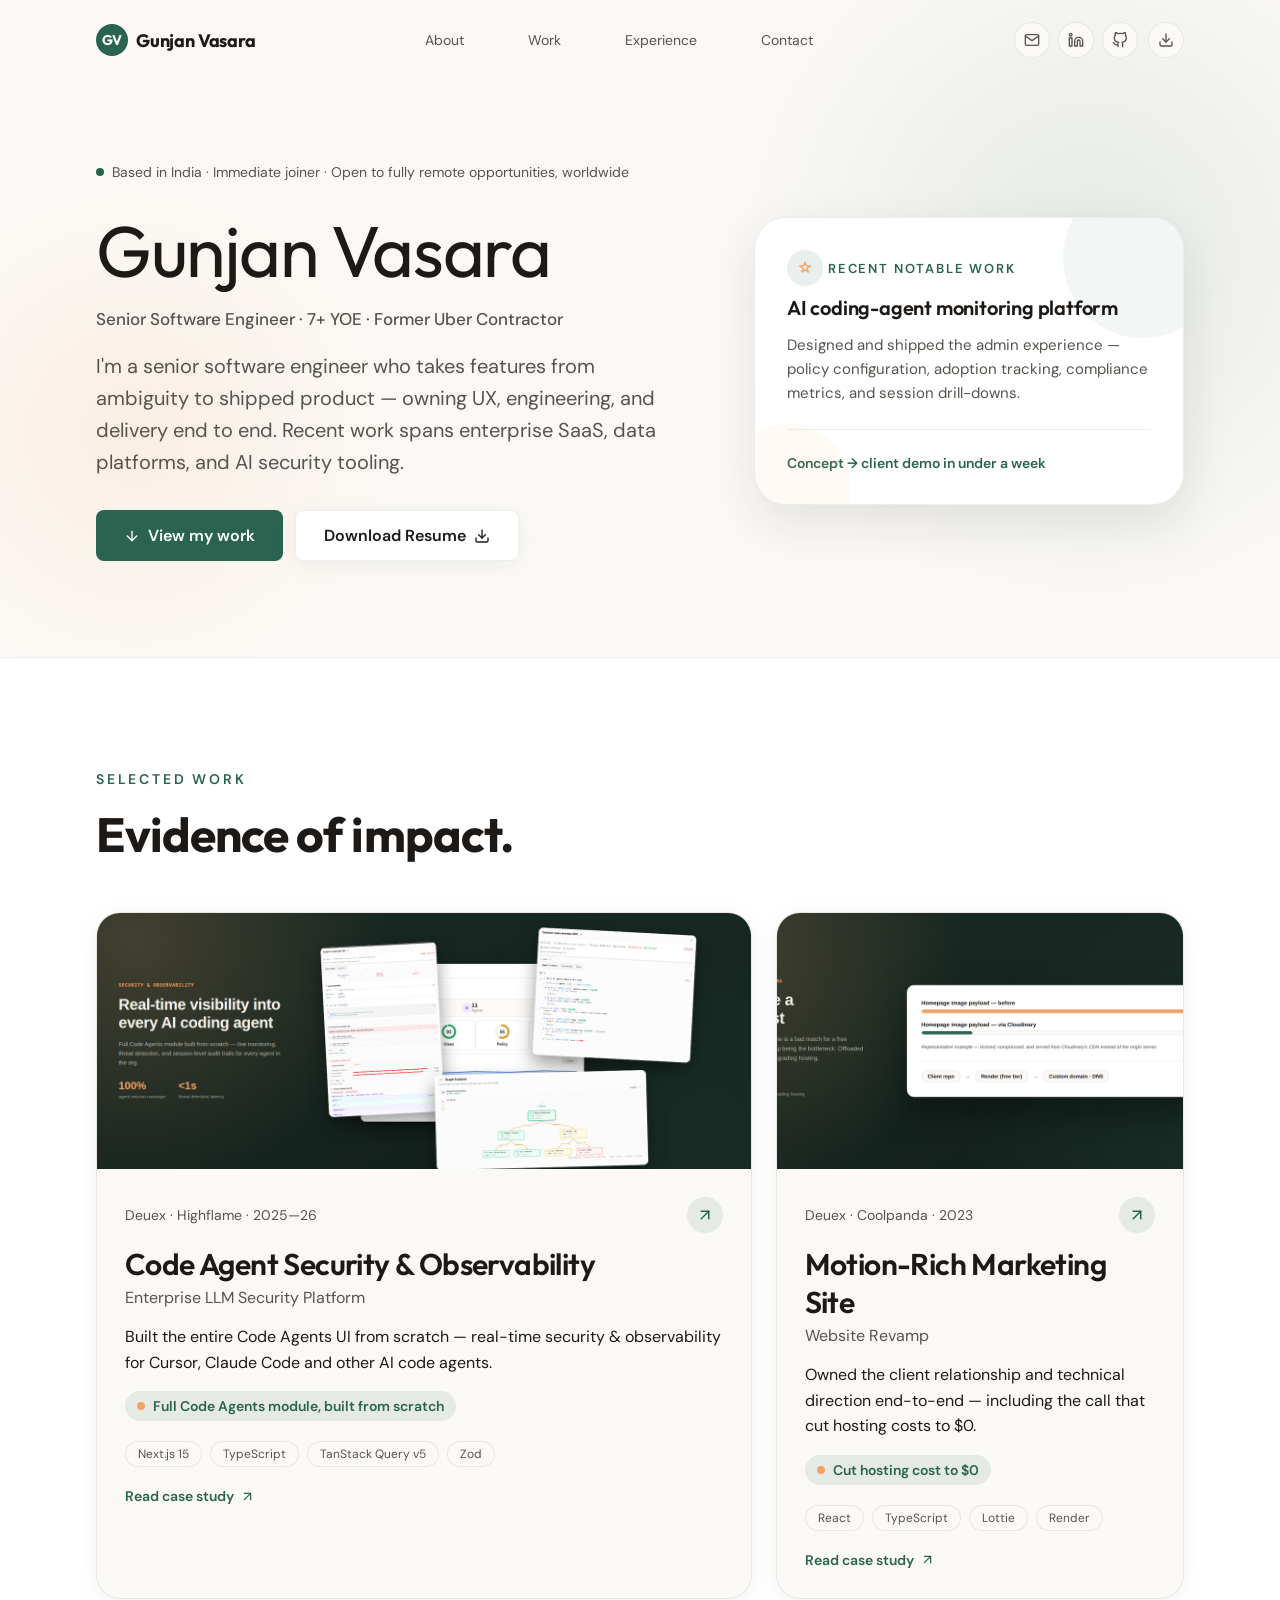
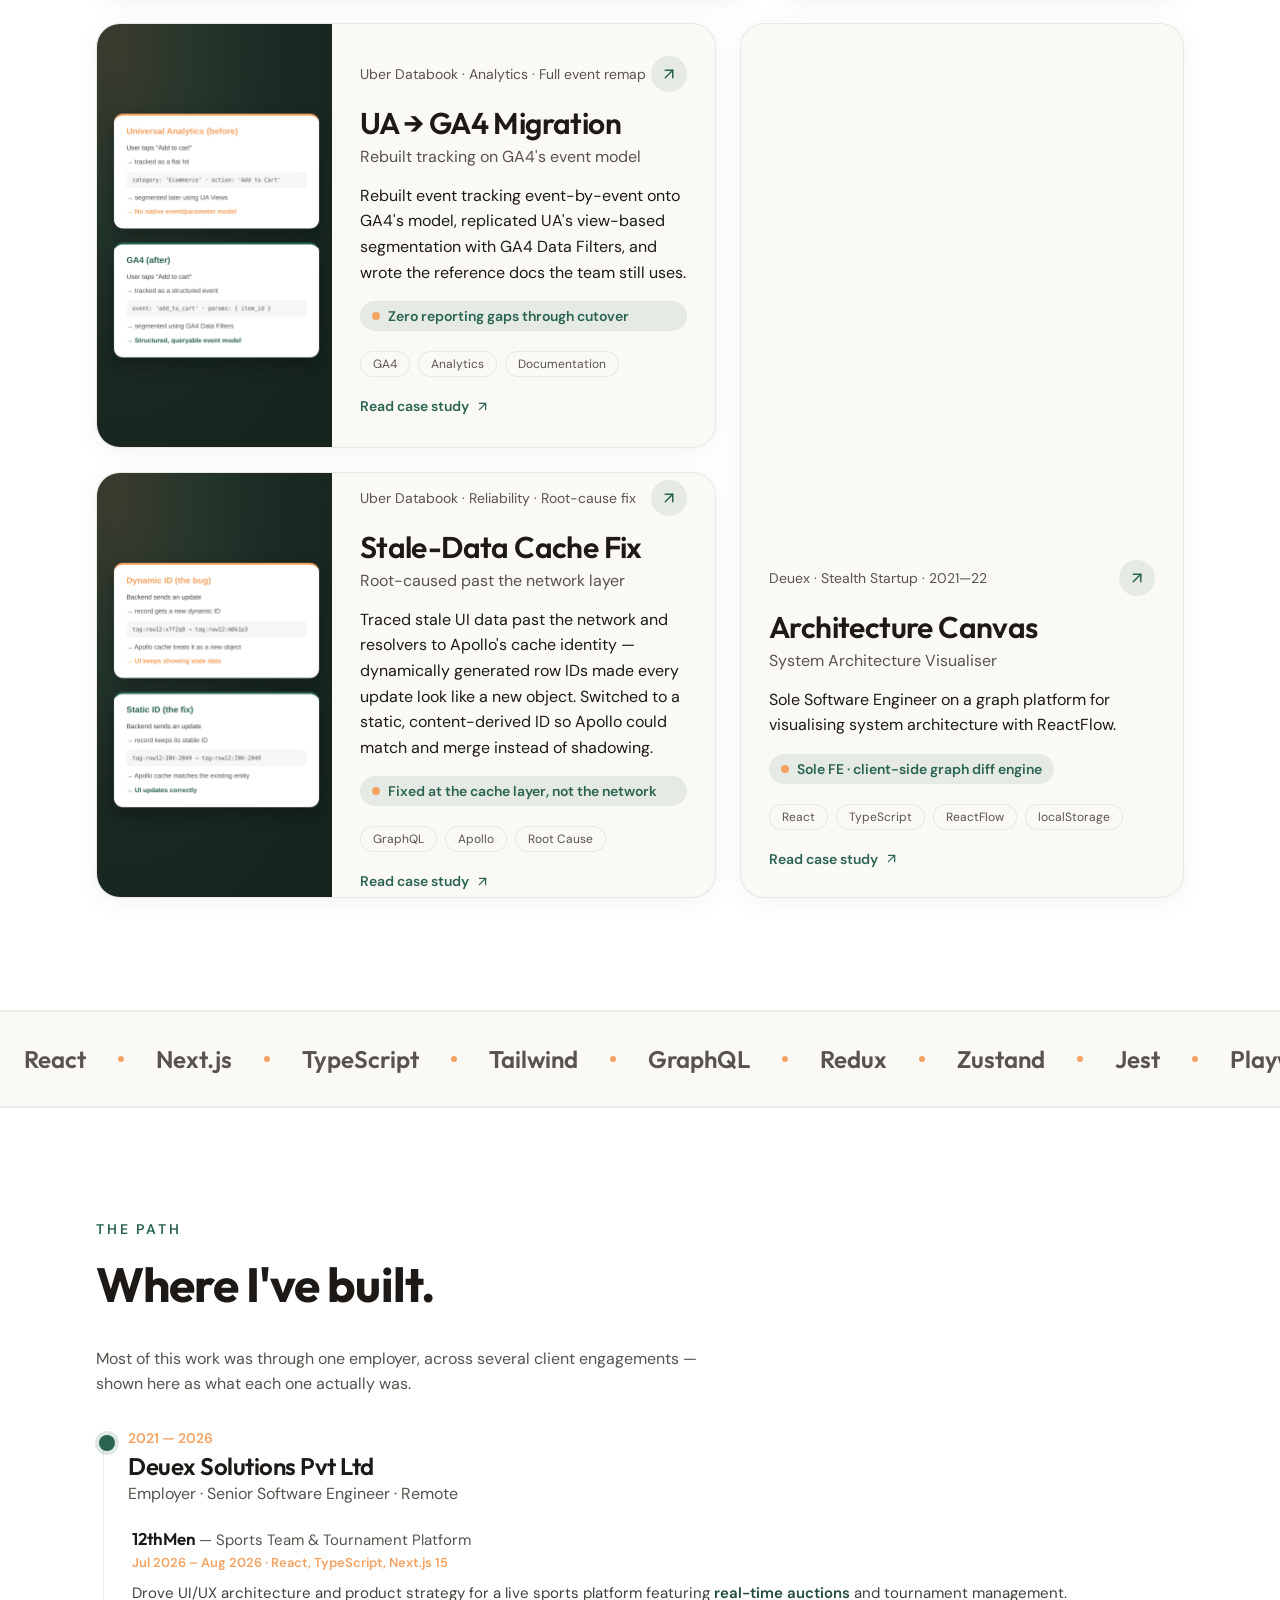
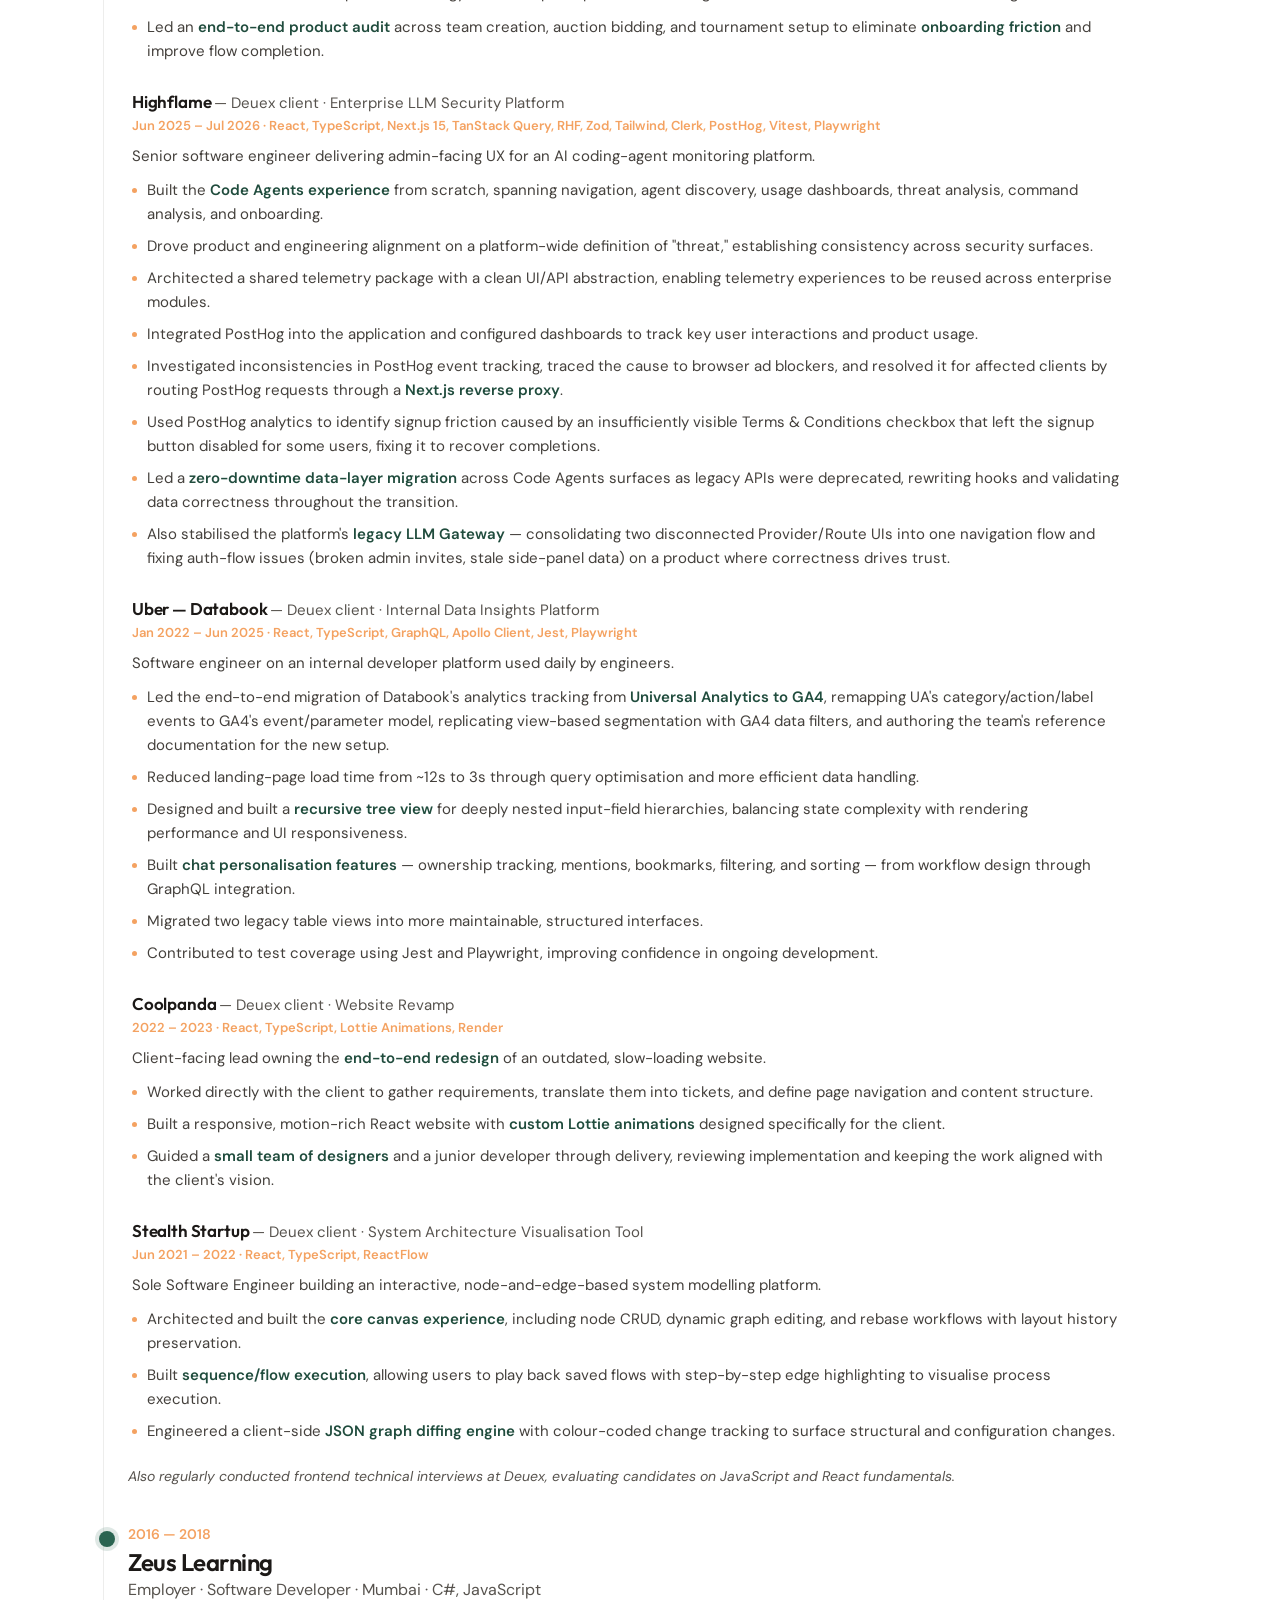
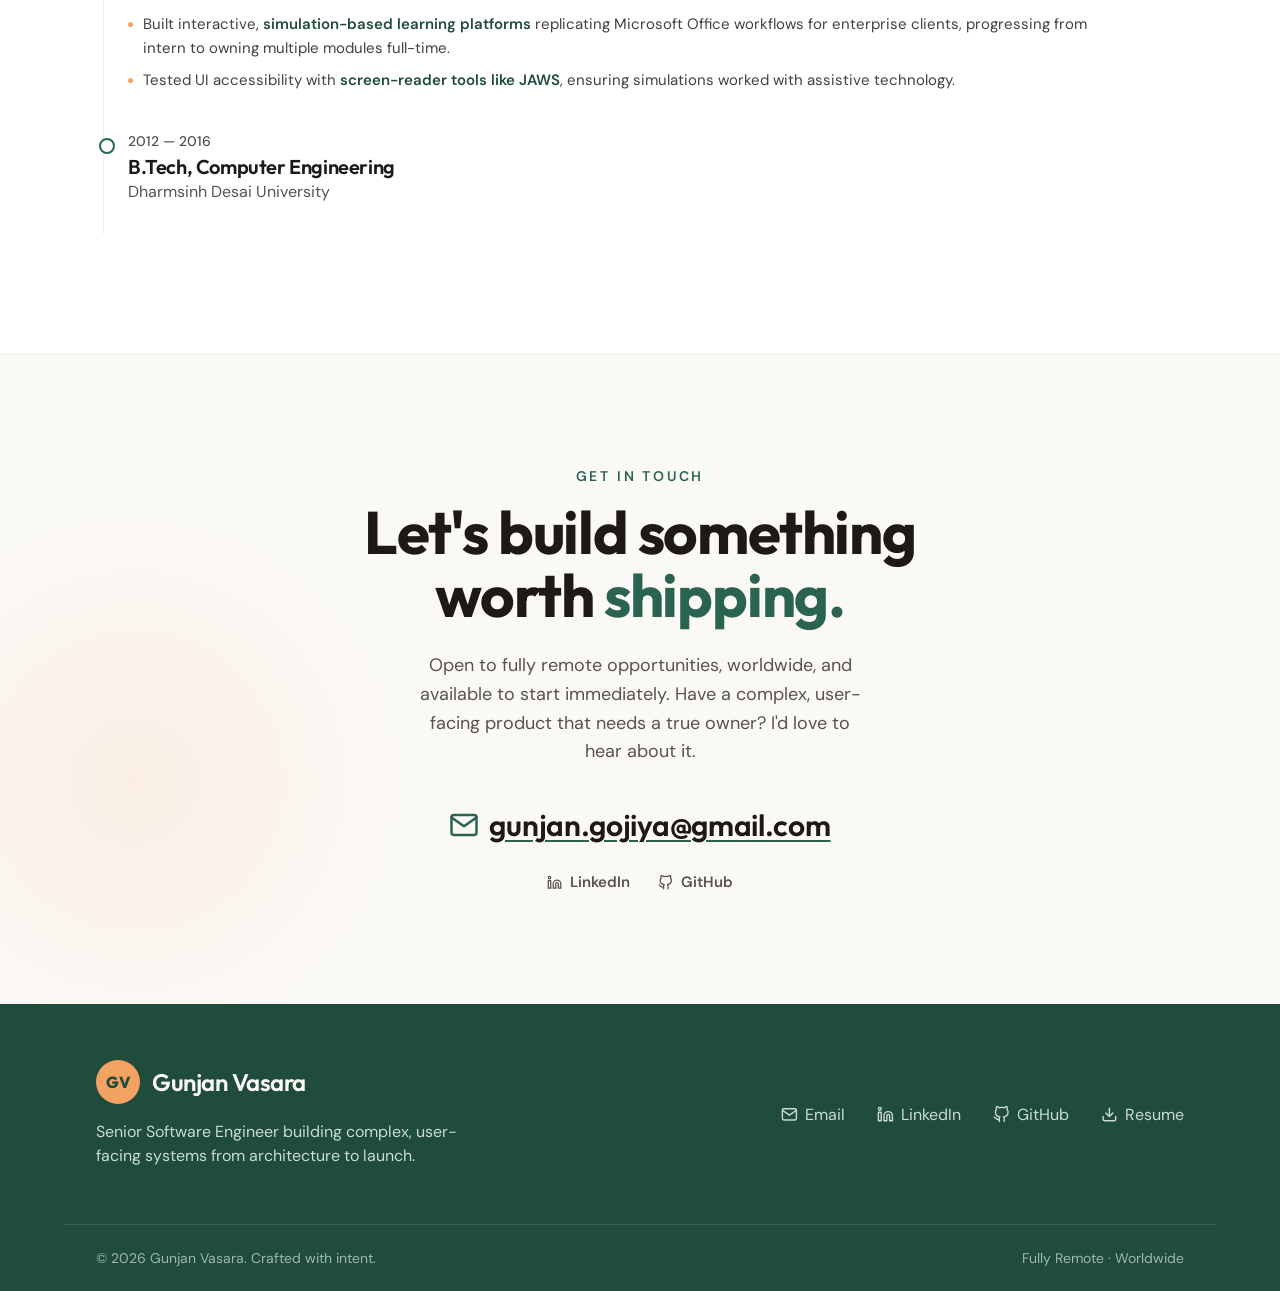
==== commit 7bd06651: "Present the role consistently as "Senior Software Engineer" The portfolio was mostly "Senior Softwar" ====
--- a/index.html
+++ b/index.html
@@ -20,7 +20,7 @@
     <meta property="og:site_name" content="Gunjan Vasara — Portfolio" />
     <meta property="og:title" content="Gunjan Vasara — Senior Software Engineer" />
     <meta property="og:description"
-        content="Senior Frontend Engineer with 7+ years building and owning complex, user-facing systems end-to-end — case studies from Uber, an enterprise LLM security platform, and more." />
+        content="Senior Software Engineer with 7+ years building and owning complex, user-facing systems end-to-end — case studies from Uber, an enterprise LLM security platform, and more." />
     <meta property="og:url" content="https://gunjanvasara.dev/" />
     <meta property="og:image" content="https://gunjanvasara.dev/images/highflame-hero-og.jpg" />
     <meta property="og:image:width" content="1200" />
@@ -30,7 +30,7 @@
     <meta name="twitter:card" content="summary_large_image" />
     <meta name="twitter:title" content="Gunjan Vasara — Senior Software Engineer" />
     <meta name="twitter:description"
-        content="Senior Frontend Engineer with 7+ years building and owning complex, user-facing systems end-to-end." />
+        content="Senior Software Engineer with 7+ years building and owning complex, user-facing systems end-to-end." />
     <meta name="twitter:image" content="https://gunjanvasara.dev/images/highflame-hero-og.jpg" />
 
     <link rel="icon" href="data:image/svg+xml,%3Csvg xmlns='http://www.w3.org/2000/svg' viewBox='0 0 32 32'%3E%3Crect width='32' height='32' rx='7' fill='%232a6451'/%3E%3Ctext x='16' y='22' font-family='Outfit,Arial,sans-serif' font-size='17' font-weight='700' fill='%23fbf9f6' text-anchor='middle'%3EGV%3C/text%3E%3C/svg%3E" />
@@ -559,7 +559,7 @@
                                                 Insights Platform</span></p>
                                         <p class="exp-client-meta">Jan 2022 – Jun 2025 · React, TypeScript, GraphQL,
                                             Apollo Client, Jest, Playwright</p>
-                                        <p class="exp-client-summary">Frontend engineer on an internal developer
+                                        <p class="exp-client-summary">Software engineer on an internal developer
                                             platform used daily by engineers.</p>
                                         <ul class="exp-client-bullets">
                                             <li><span class="bullet"></span>Led the end-to-end migration of
@@ -609,7 +609,7 @@
                                         <p class="exp-client-title">Stealth Startup <span>— Deuex client · System
                                                 Architecture Visualisation Tool</span></p>
                                         <p class="exp-client-meta">Jun 2021 – 2022 · React, TypeScript, ReactFlow</p>
-                                        <p class="exp-client-summary">Sole Frontend Engineer building an interactive,
+                                        <p class="exp-client-summary">Sole Software Engineer building an interactive,
                                             node-and-edge-based system modelling platform.</p>
                                         <ul class="exp-client-bullets">
                                             <li><span class="bullet"></span>Architected and built the <span class="exp-highlight">core
--- a/assets/home.css
+++ b/assets/home.css
@@ -66,22 +66,6 @@
 .reveal.in {
     opacity: 1;
     transform: translateY(0);
-}
-
-.reveal-delay-1 {
-    transition-delay: 0.08s;
-}
-
-.reveal-delay-2 {
-    transition-delay: 0.16s;
-}
-
-.reveal-delay-3 {
-    transition-delay: 0.24s;
-}
-
-.reveal-delay-4 {
-    transition-delay: 0.32s;
 }
 
 /* ============================================================
@@ -761,56 +745,6 @@
 }
 
 @media (min-width: 1024px) {
-    .work-card.span-7 {
-        grid-column: span 7;
-    }
-
-    .work-card.span-5 {
-        grid-column: span 5;
-    }
-
-    .work-card.span-8 {
-        grid-column: span 8;
-    }
-
-    .work-card.span-6 {
-        grid-column: span 6;
-    }
-
-    .work-card.span-4 {
-        grid-column: span 4;
-    }
-
-    .work-card.span-12 {
-        grid-column: span 12;
-    }
-
-    .work-card.row-span-2 {
-        grid-row: span 2;
-    }
-}
-
-.work-img-wrap.img-hero img {
-    height: 16rem;
-}
-
-@media (min-width: 1024px) {
-    .work-img-wrap.img-hero {
-        flex: 1 1 auto;
-        min-height: 34rem;
-    }
-
-    .work-img-wrap.img-hero img {
-        height: 100%;
-    }
-
-    .work-img-wrap.img-tall img {
-        height: 20rem;
-    }
-
-    .work-img-wrap.img-banner img {
-        height: 20rem;
-    }
 
     .work-card.hero-card .work-card-link {
         display: flex;
@@ -1449,6 +1383,4 @@
         flex-direction: row;
         justify-content: space-between;
     }
-}
-
-    
+}
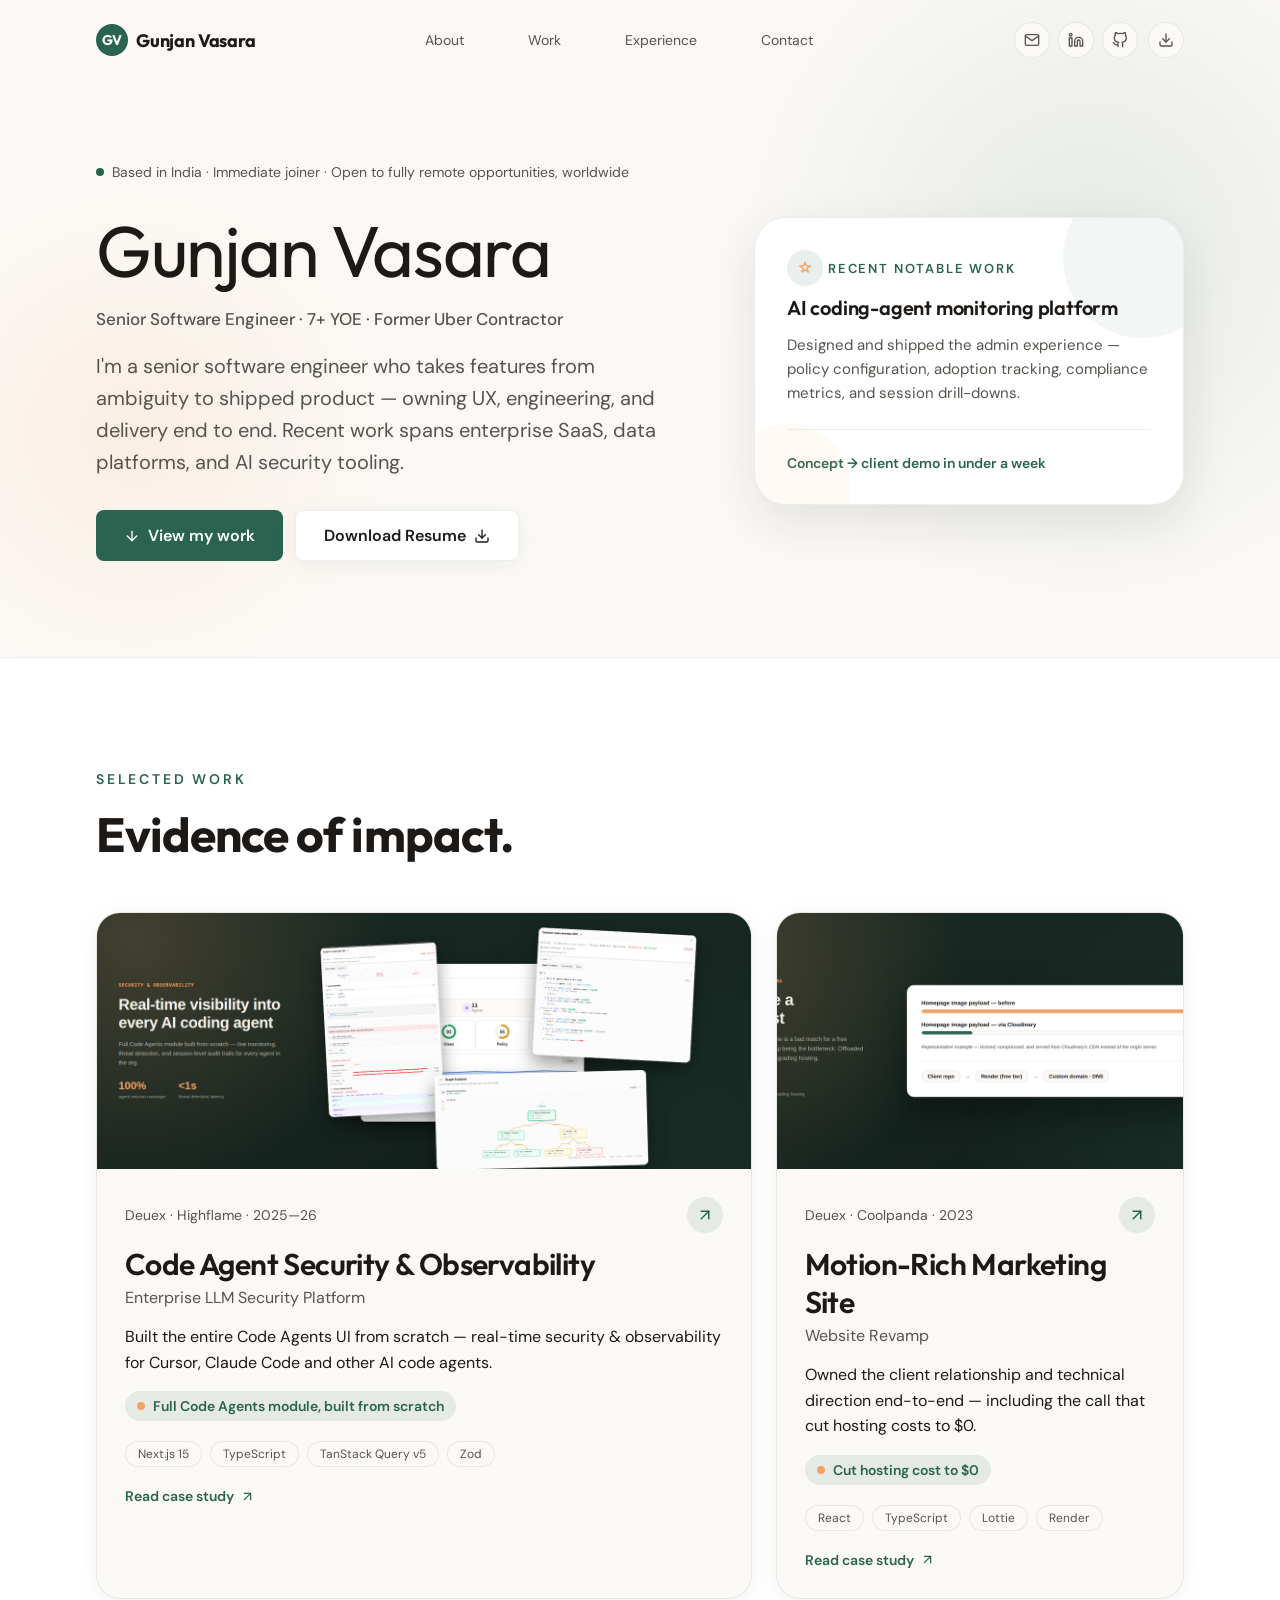
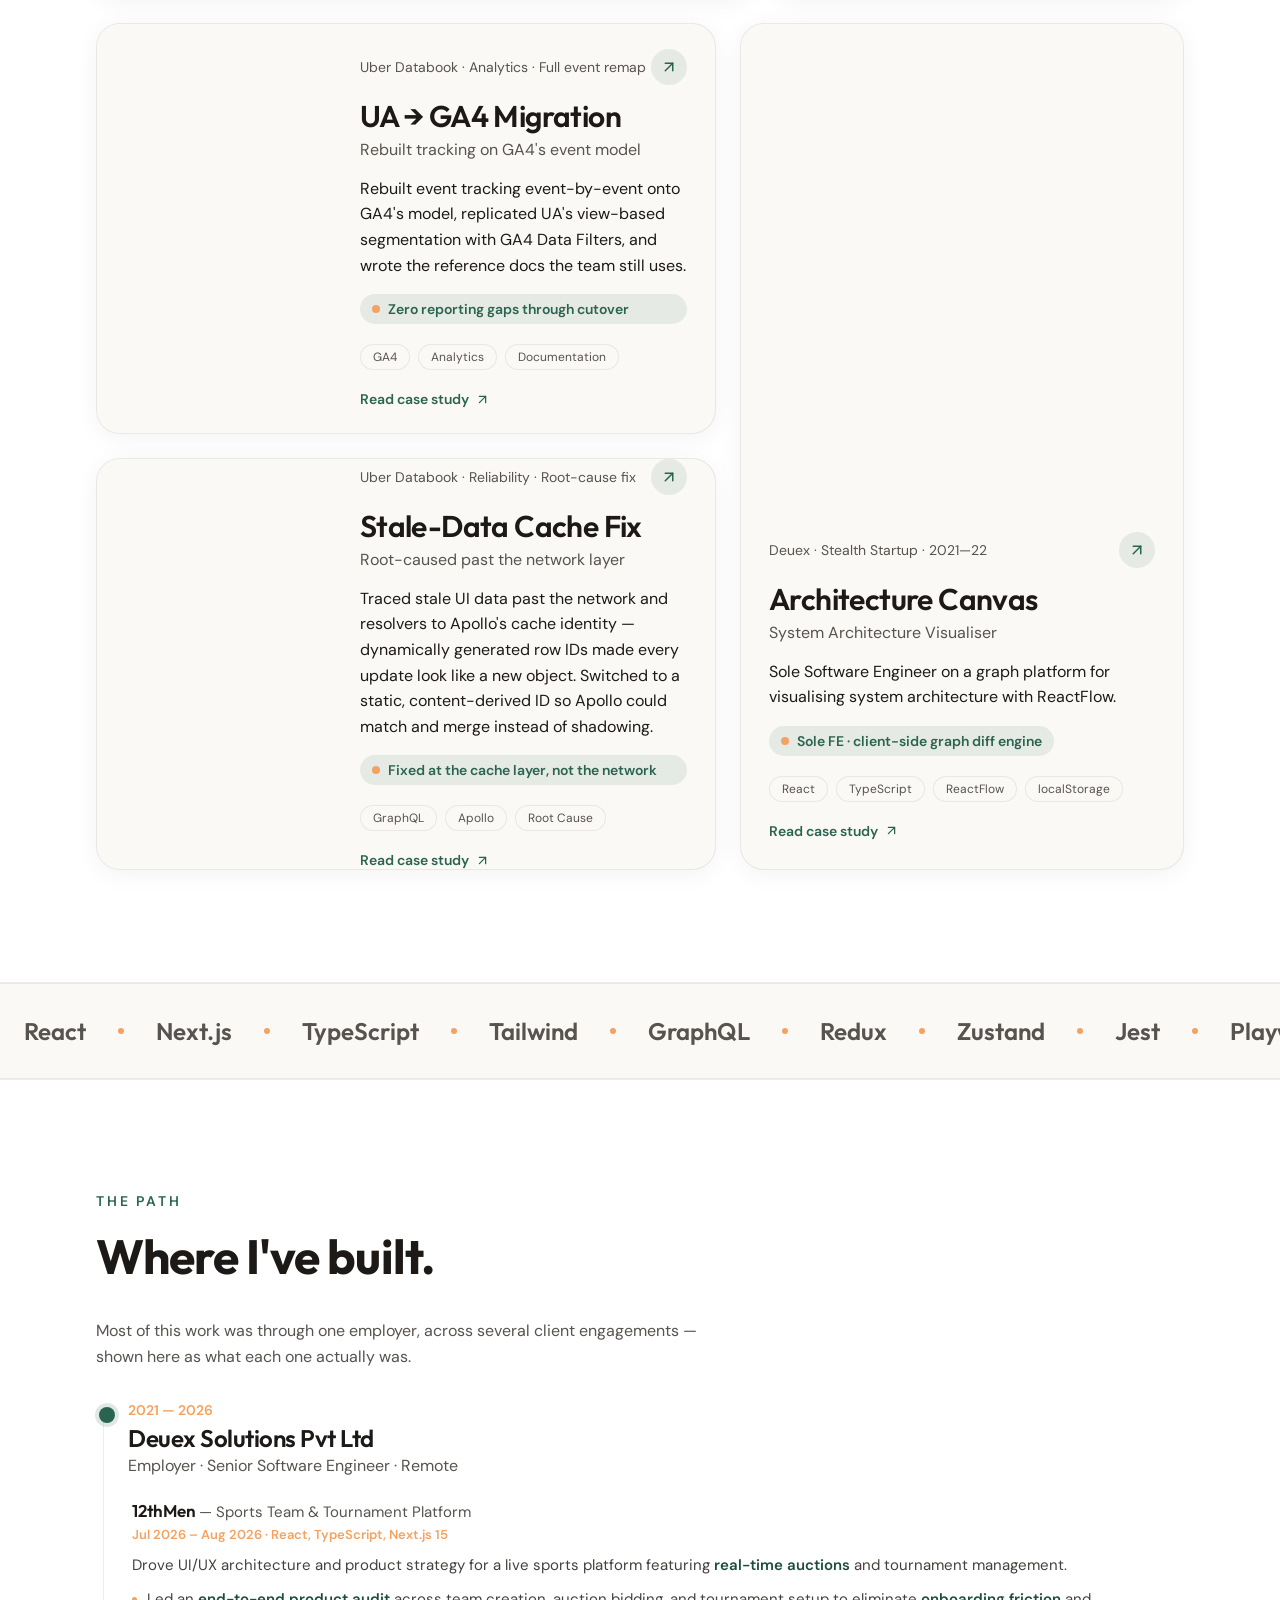
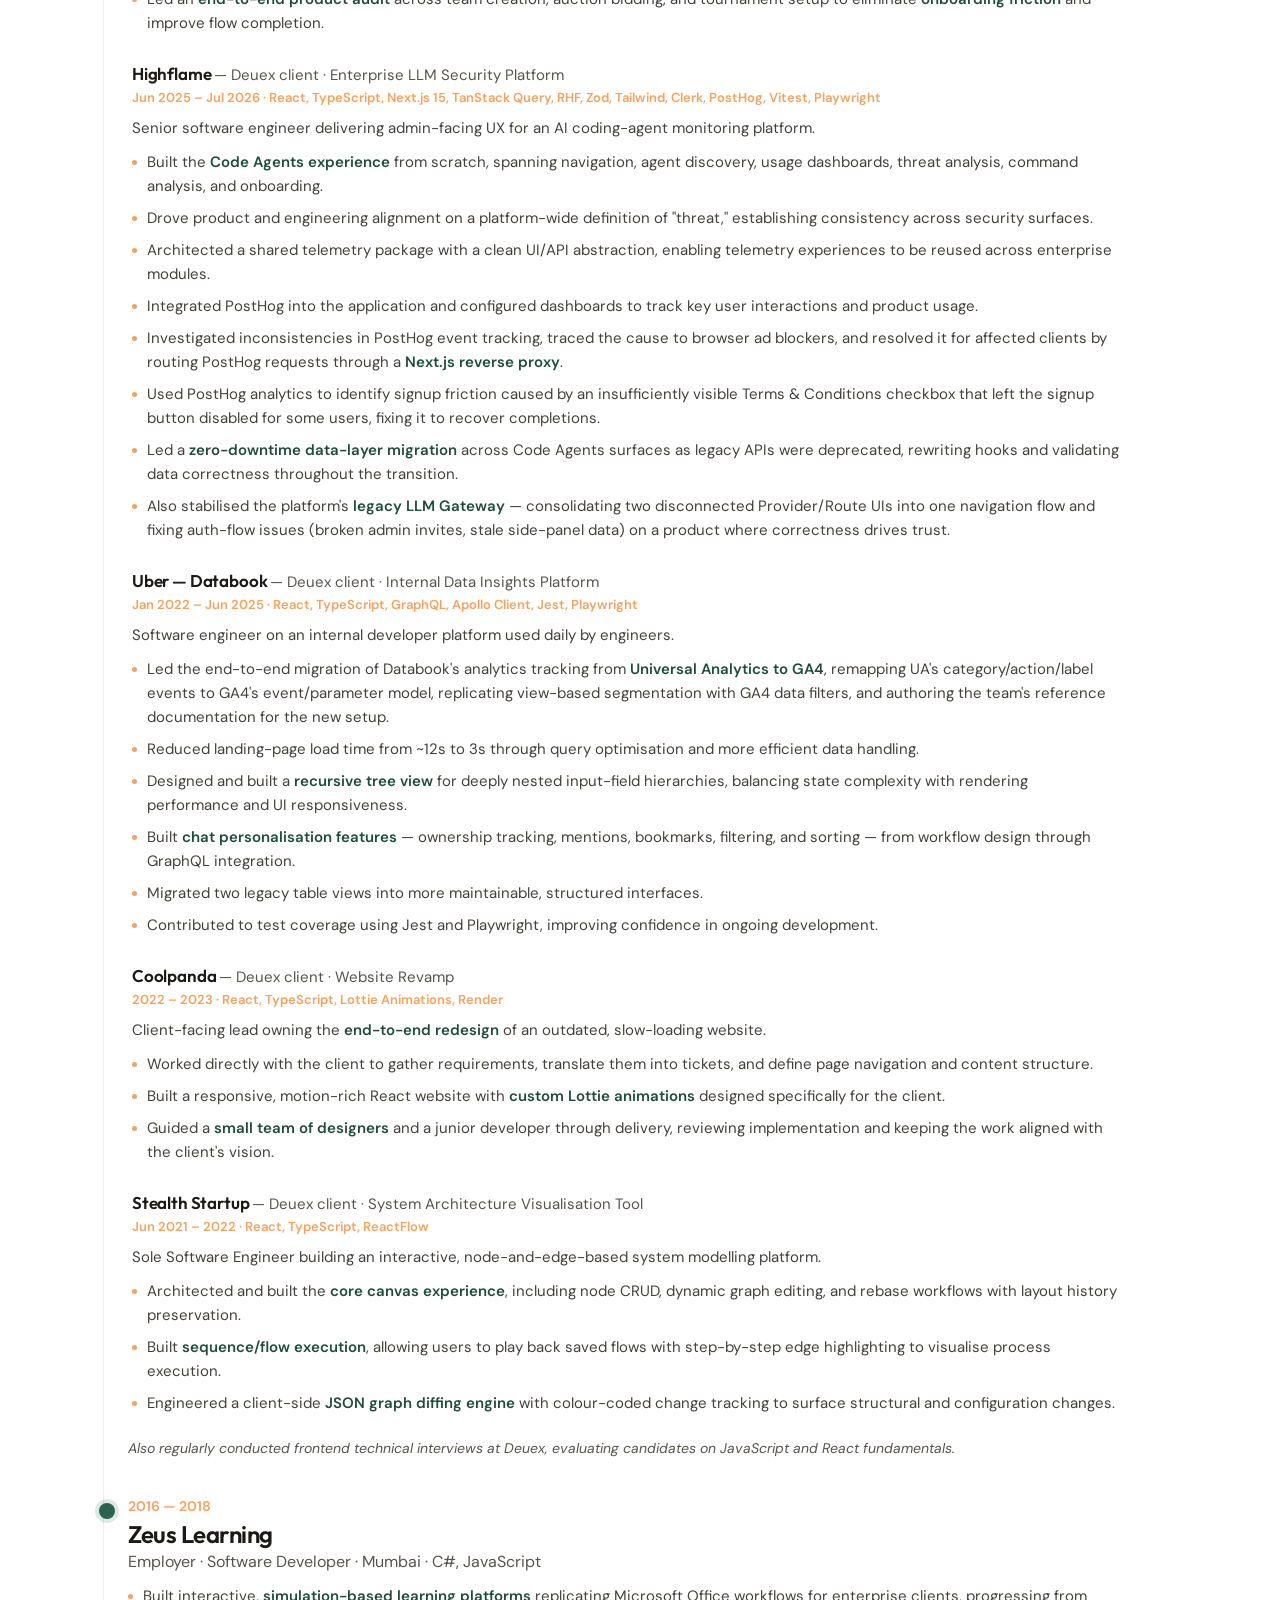
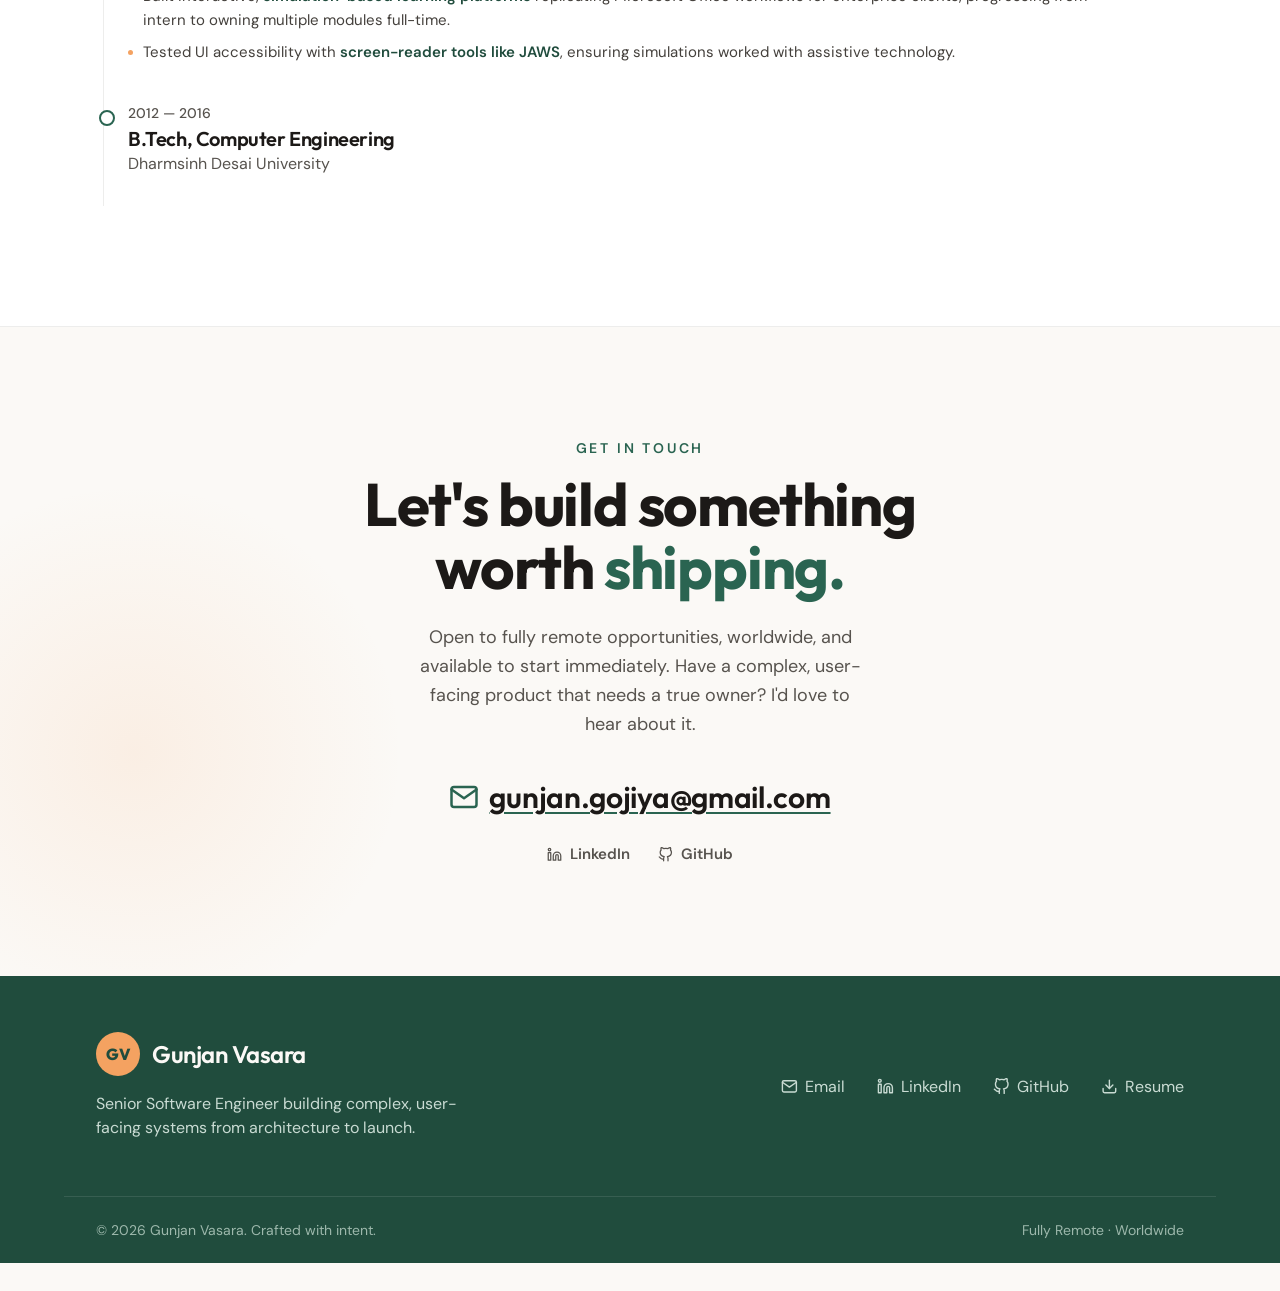
==== commit 392a8869: "Replace button with anchor for work link" ====
--- a/index.html
+++ b/index.html
@@ -171,15 +171,15 @@
                         </p>
 
                         <div class="hero-actions">
-                            <button class="btn-primary" data-resume-btn>
+                            <a href="#work" class="btn-primary">
                                 <svg class="icon" viewBox="0 0 24 24" fill="none" stroke="currentColor" stroke-width="2"
                                     stroke-linecap="round" stroke-linejoin="round">
                                     <line x1="12" y1="5" x2="12" y2="19" />
                                     <polyline points="19 12 12 19 5 12" />
                                 </svg>
                                 View my work
-                            </button>
-                            <a href="#work" class="btn-secondary">
+                            </a>
+                            <button class="btn-secondary" data-resume-btn>
                                 Download Resume
                                 <svg class="icon" viewBox="0 0 24 24" fill="none" stroke="currentColor" stroke-width="2"
                                     stroke-linecap="round" stroke-linejoin="round">
@@ -188,8 +188,9 @@
                                     <line x1="12" y1="15" x2="12" y2="3" />
                                 </svg>
 
-                            </a>
+                            </button>
                         </div>
+
                     </div>
 
                     <div class="hero-card-col">
@@ -766,4 +767,4 @@
     <script src="assets/site.js" defer></script>
 </body>
 
-</html>+</html>
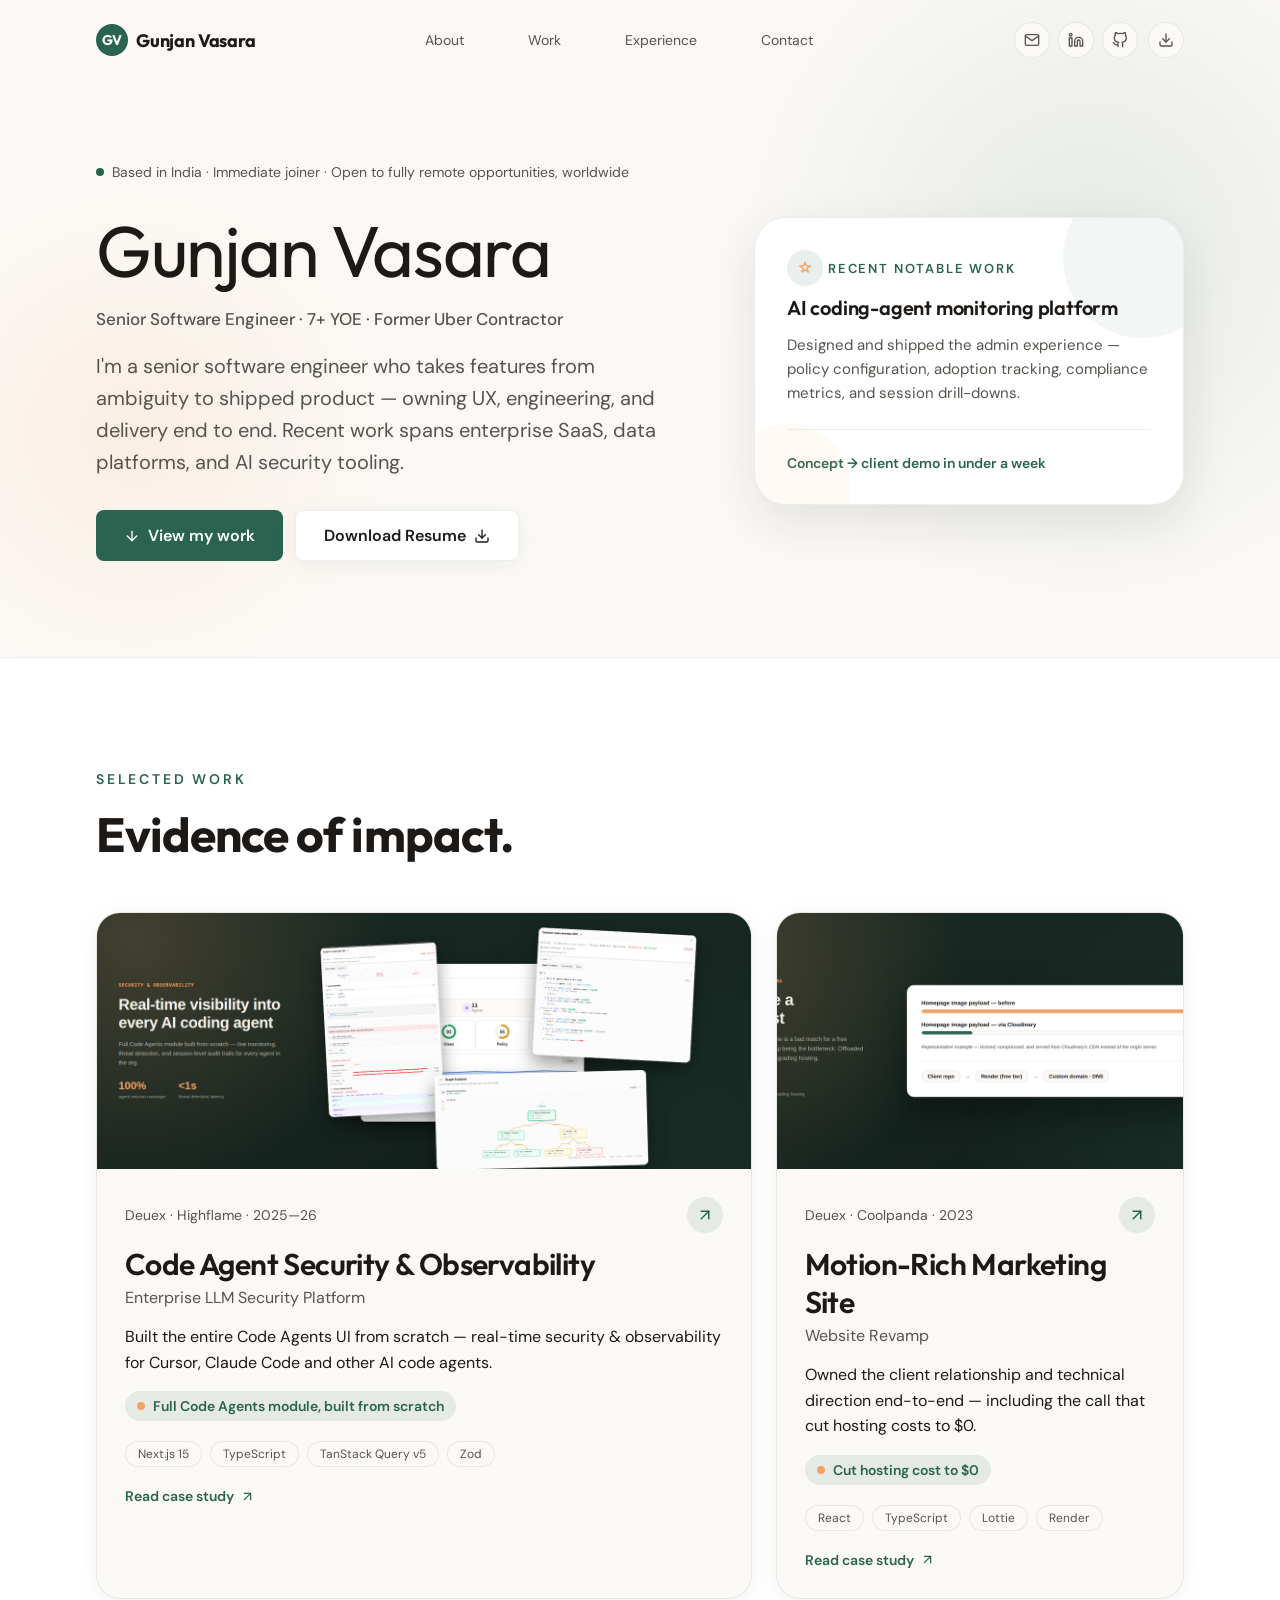
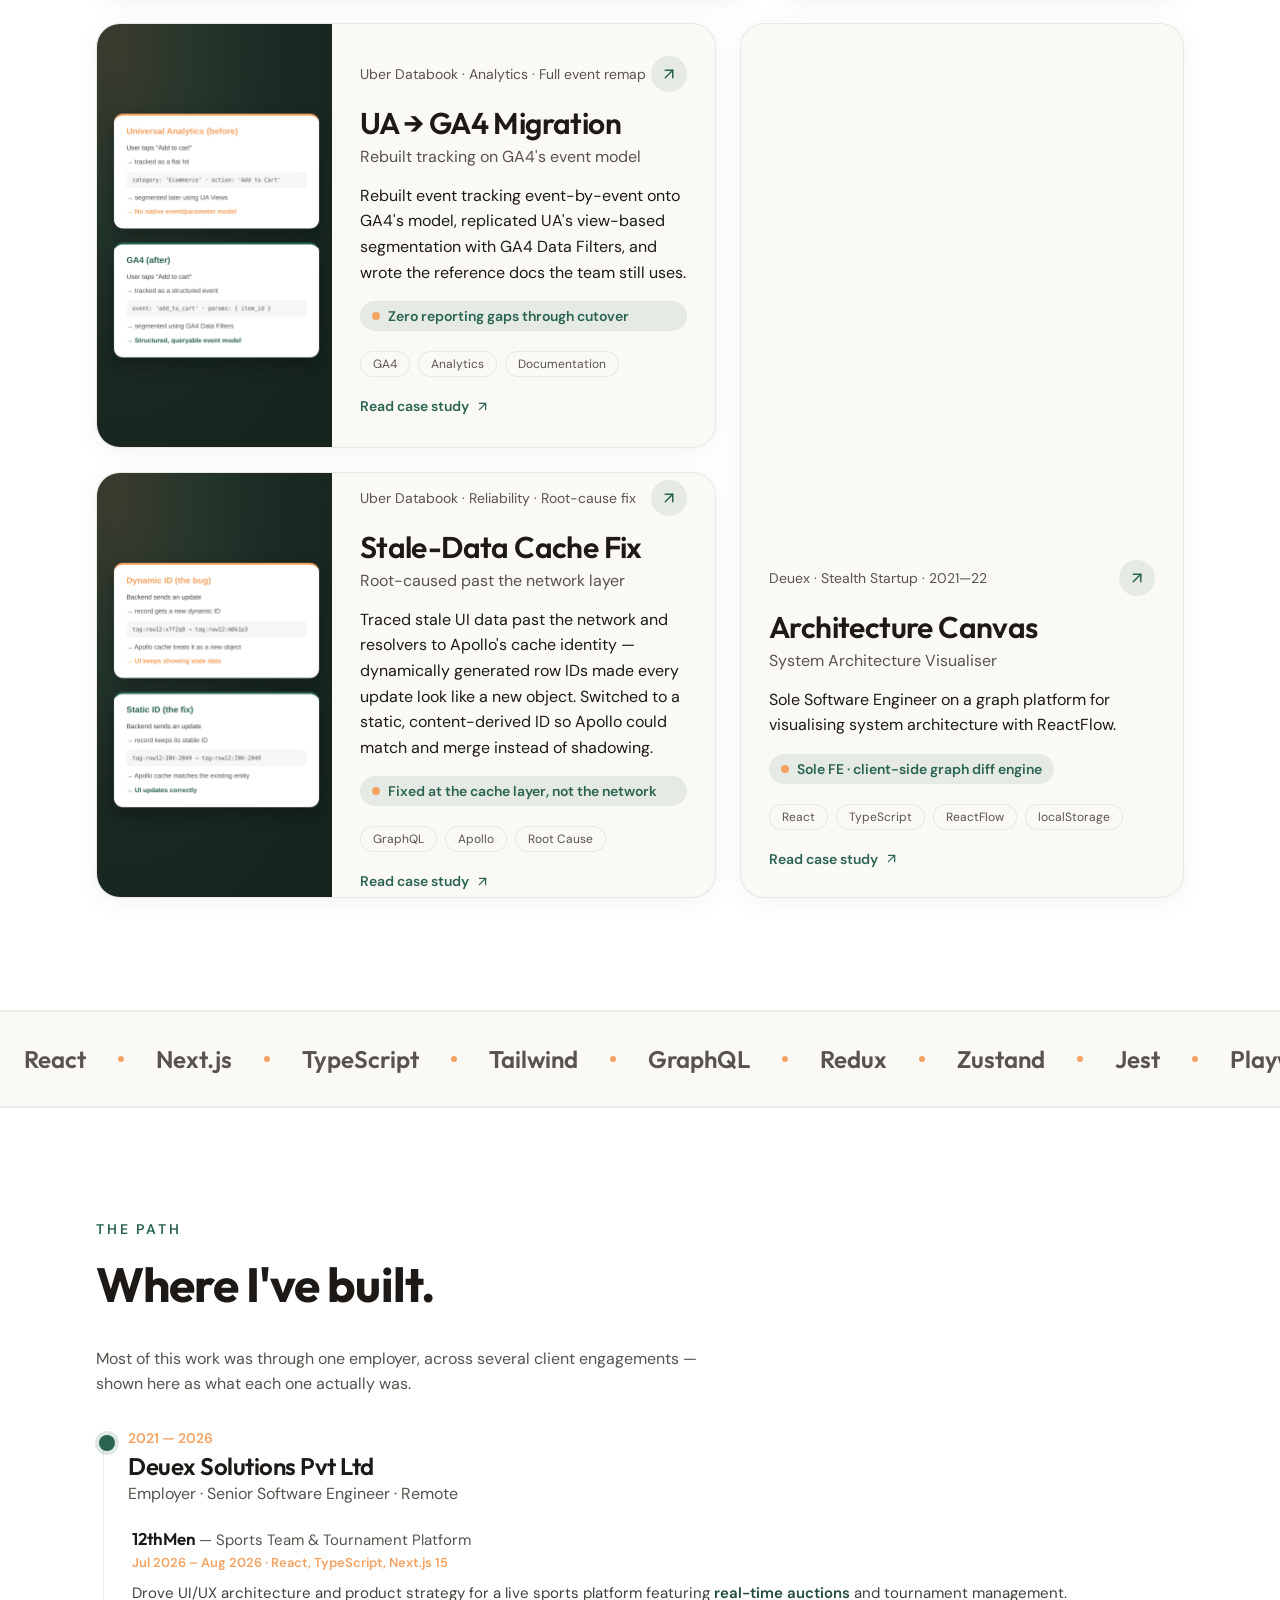
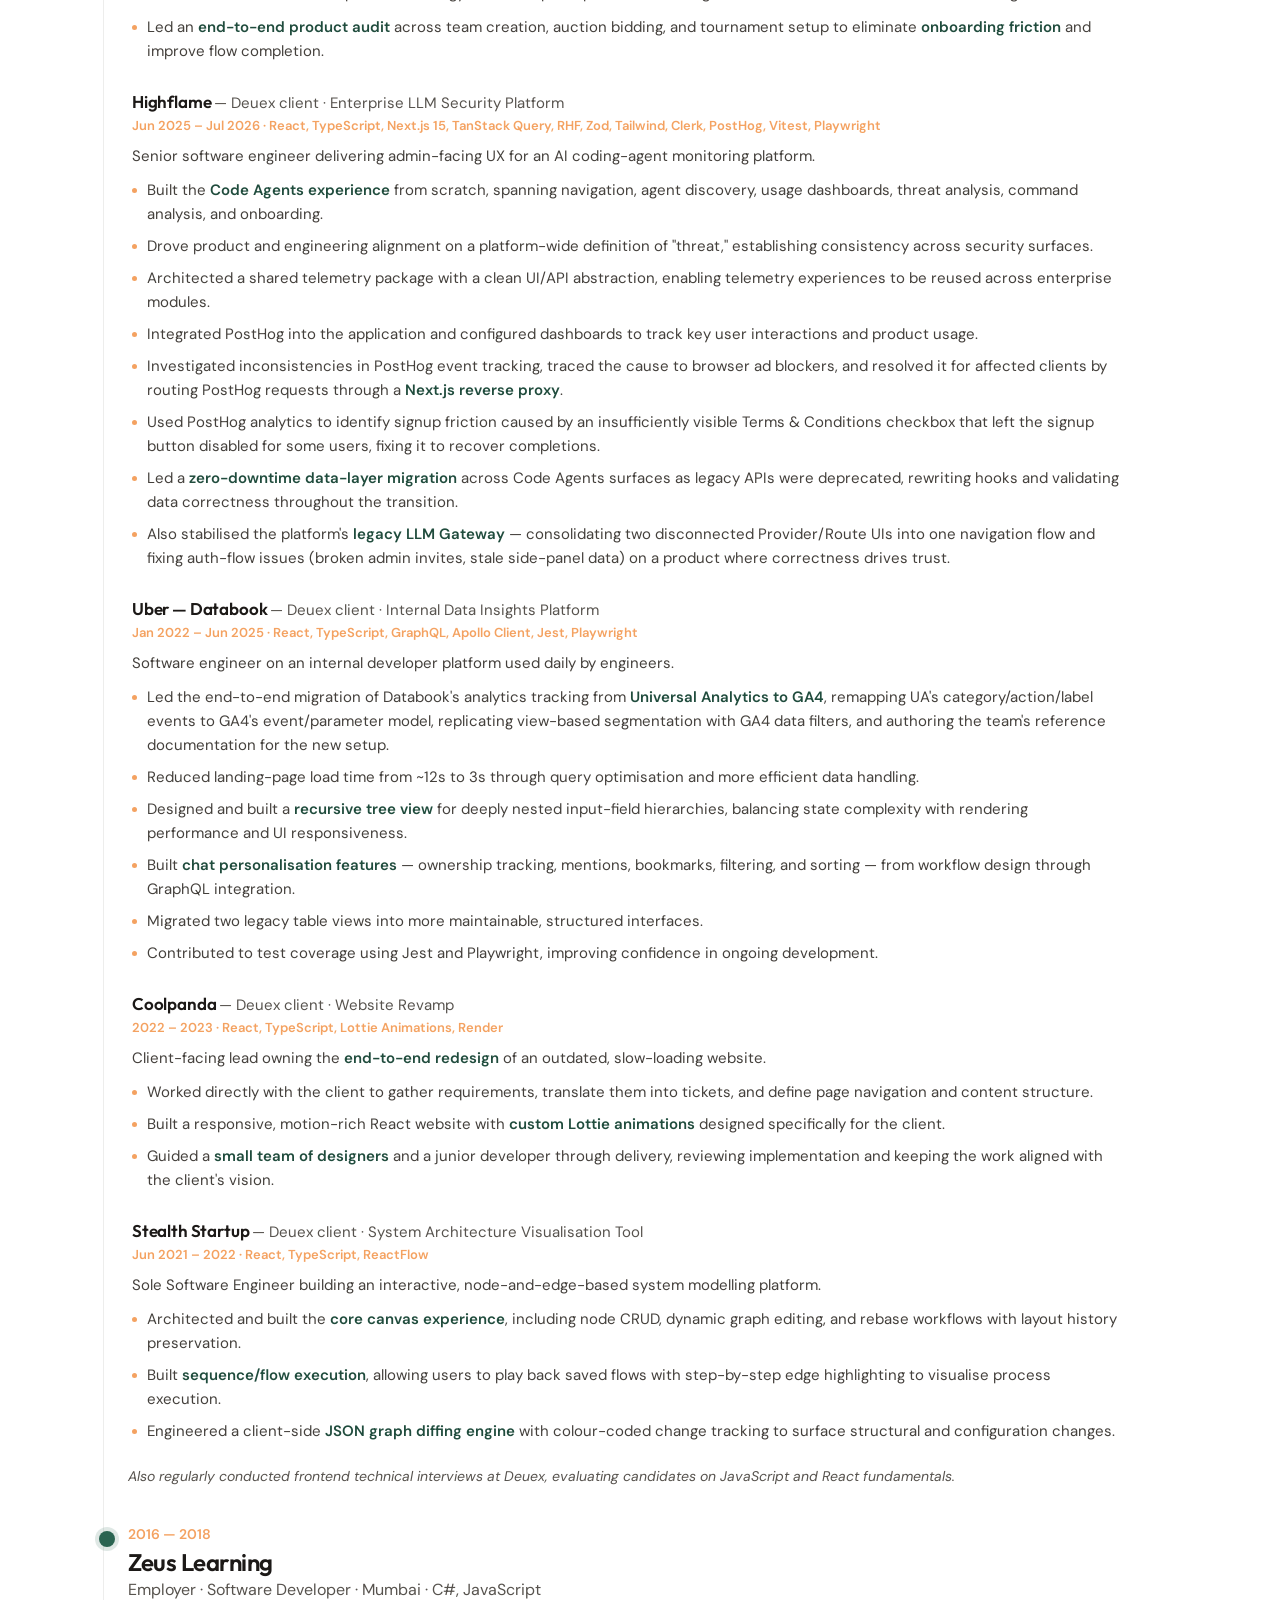
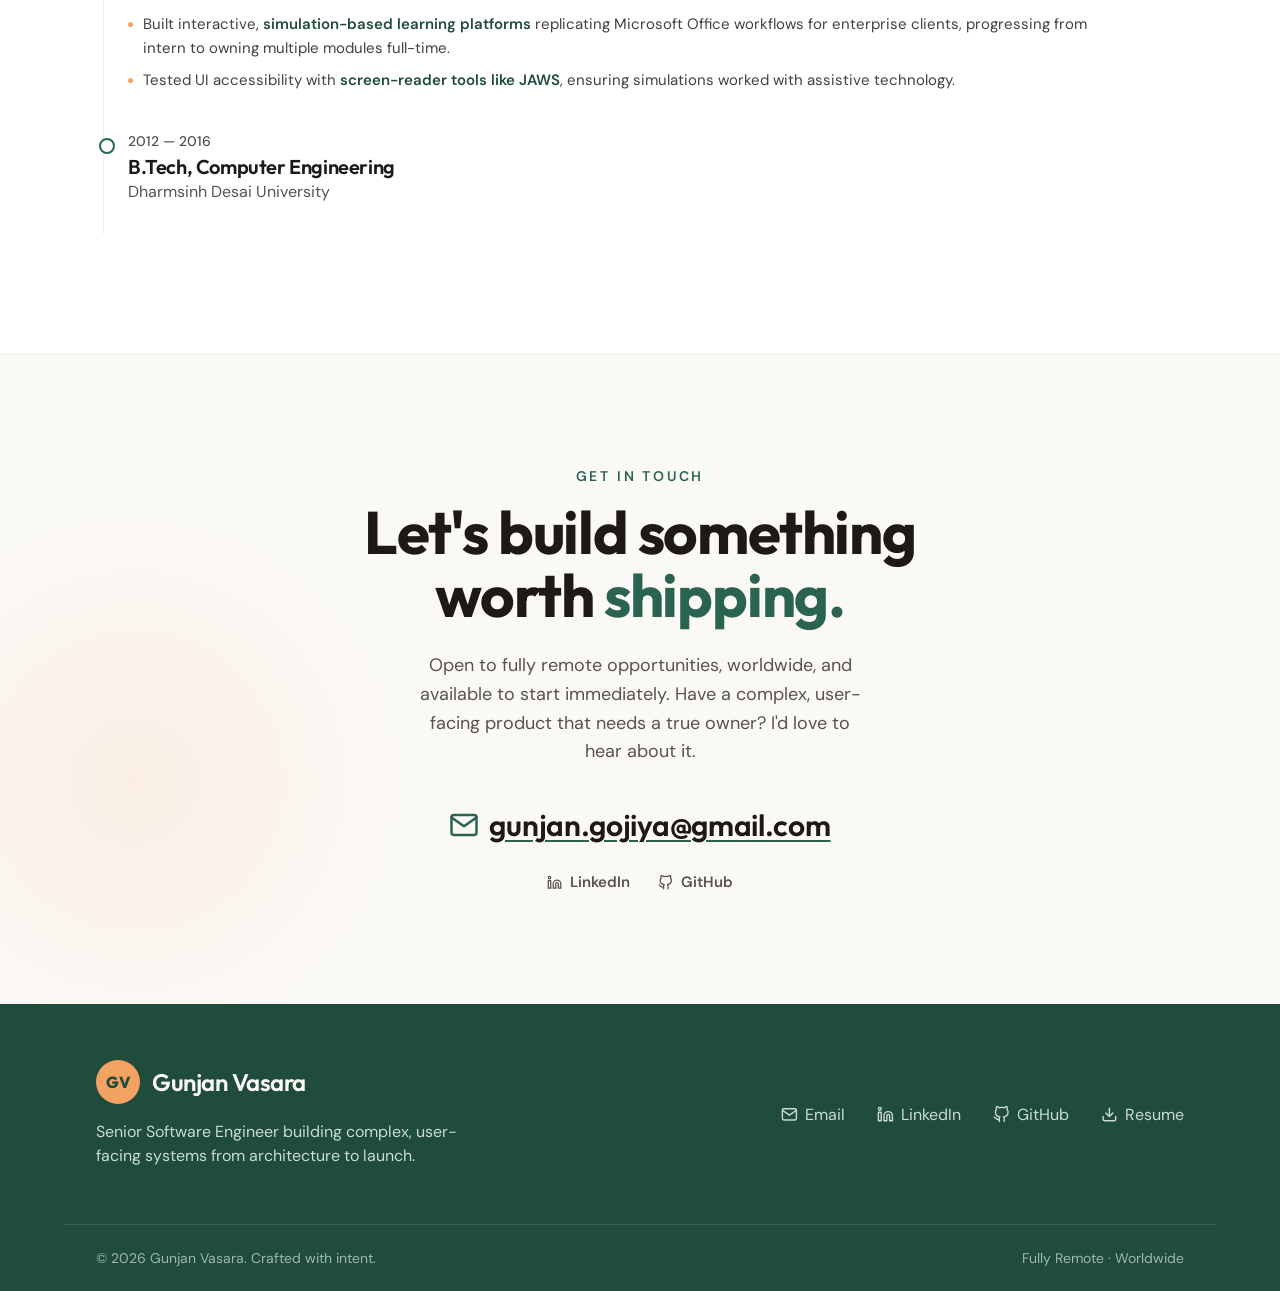
==== commit f8984433: "Fix work-card image cropping and restore before/after portrait images The work-card images were rend" ====
--- a/index.html
+++ b/index.html
@@ -323,11 +323,8 @@
                     <div class="work-card mosaic-ga reveal">
                         <a href="work/databook.html#discovery" class="work-card-link horiz" data-testid="project-card-databook-discovery">
                             <div class="work-img-wrap">
-                                <picture>
-                                    <source media="(min-width: 1024px)" srcset="./images/databook-analytics-vertical.png">
-                                    <img src="./images/databook-analytics-horizontal.png"
-                                        alt="Universal Analytics to GA4 migration" width="1920" height="1080" loading="lazy" decoding="async" />
-                                </picture>
+                                <img src="./images/databook-analytics-vertical.png"
+                                    alt="Universal Analytics to GA4 migration" width="960" height="1700" loading="lazy" decoding="async" />
                             </div>
                             <div class="work-card-body">
                                 <div class="work-card-top">
@@ -368,11 +365,8 @@
                     <div class="work-card mosaic-cf reveal">
                         <a href="work/databook.html#reliability" class="work-card-link horiz" data-testid="project-card-databook-reliability">
                             <div class="work-img-wrap">
-                                <picture>
-                                    <source media="(min-width: 1024px)" srcset="./images/databook-reliability-vertical.png">
-                                    <img src="./images/databook-reliability-horizontal.png"
-                                        alt="Databook cache reliability fix" width="1920" height="1080" loading="lazy" decoding="async" />
-                                </picture>
+                                <img src="./images/databook-reliability-vertical.png"
+                                    alt="Databook cache reliability fix" width="960" height="1700" loading="lazy" decoding="async" />
                             </div>
                             <div class="work-card-body">
                                 <div class="work-card-top">
@@ -415,11 +409,8 @@
                     <div class="work-card mosaic-sh reveal">
                         <a href="work/stealth-startup.html" class="work-card-link" data-testid="project-card-stealth-startup">
                             <div class="work-img-wrap">
-                                <picture>
-                                    <source media="(min-width: 1024px)" srcset="./images/stealth-startup-hero-vertical.png">
-                                    <img src="./images/stealth-startup-hero-horizontal.png"
-                                        alt="System architecture graph canvas" width="1400" height="787" loading="lazy" decoding="async" />
-                                </picture>
+                                <img src="./images/stealth-startup-hero-vertical.png"
+                                    alt="System architecture graph canvas" width="1880" height="2160" loading="lazy" decoding="async" />
                             </div>
                             <div class="work-card-body">
                                 <div class="work-card-top">
--- a/assets/home.css
+++ b/assets/home.css
@@ -867,16 +867,17 @@
 /* Mobile-first image sizing: use aspect-ratio instead of a fixed
    pixel height so the crop scales fluidly with the card's actual
    width at every viewport, rather than jumping between two fixed
-   heights (which, combined with a single full-width column, used to
-   stretch the image to an extreme, overly-wide-and-short crop on
-   larger phones/small tablets). Single-column mobile gets a taller,
-   more portrait-leaning crop for a stronger full-bleed hero feel;
-   once cards pair up at the tablet tier the crop flattens back out
-   to a standard landscape ratio. Desktop (1024px+) restores the
-   original fixed-height behavior, since the hero/tall/banner/horiz/
-   canvas variants below already take over sizing at that width. */
+   heights. Desktop (1024px+) restores the original fixed-height
+   behavior, since the hero/tall/banner/horiz/canvas variants below
+   already take over sizing at that width.
+   height: auto is required here - the <img> tags carry width/height
+   attributes (for CLS), and without an explicit height the browser
+   uses that attribute's pixel value as the box height instead of
+   deriving it from aspect-ratio, which blows the crop up to the
+   image's native size. */
 .work-img-wrap img {
     width: 100%;
+    height: auto;
     aspect-ratio: 16 / 9;
     object-fit: cover;
     transition: transform 0.5s ease;
@@ -887,6 +888,21 @@
     .work-img-wrap img {
         aspect-ratio: auto;
         height: 16rem;
+    }
+}
+
+/* The Databook (analytics/reliability) and Stealth Startup cards use a
+   portrait "before on top, after on bottom" image at every width (see
+   markup) instead of the generic 16:9 crop above. Below 1024px that
+   needs a taller box here or the flat 16:9 ratio crops it down to a
+   sliver; at 1024px+ the .horiz / .mosaic-sh rules below take over
+   sizing instead (height: 100% of the card), so this only needs to
+   apply up to the desktop breakpoint. */
+@media (max-width: 1023px) {
+    .mosaic-ga .work-img-wrap img,
+    .mosaic-cf .work-img-wrap img,
+    .mosaic-sh .work-img-wrap img {
+        aspect-ratio: 3 / 4;
     }
 }
 
